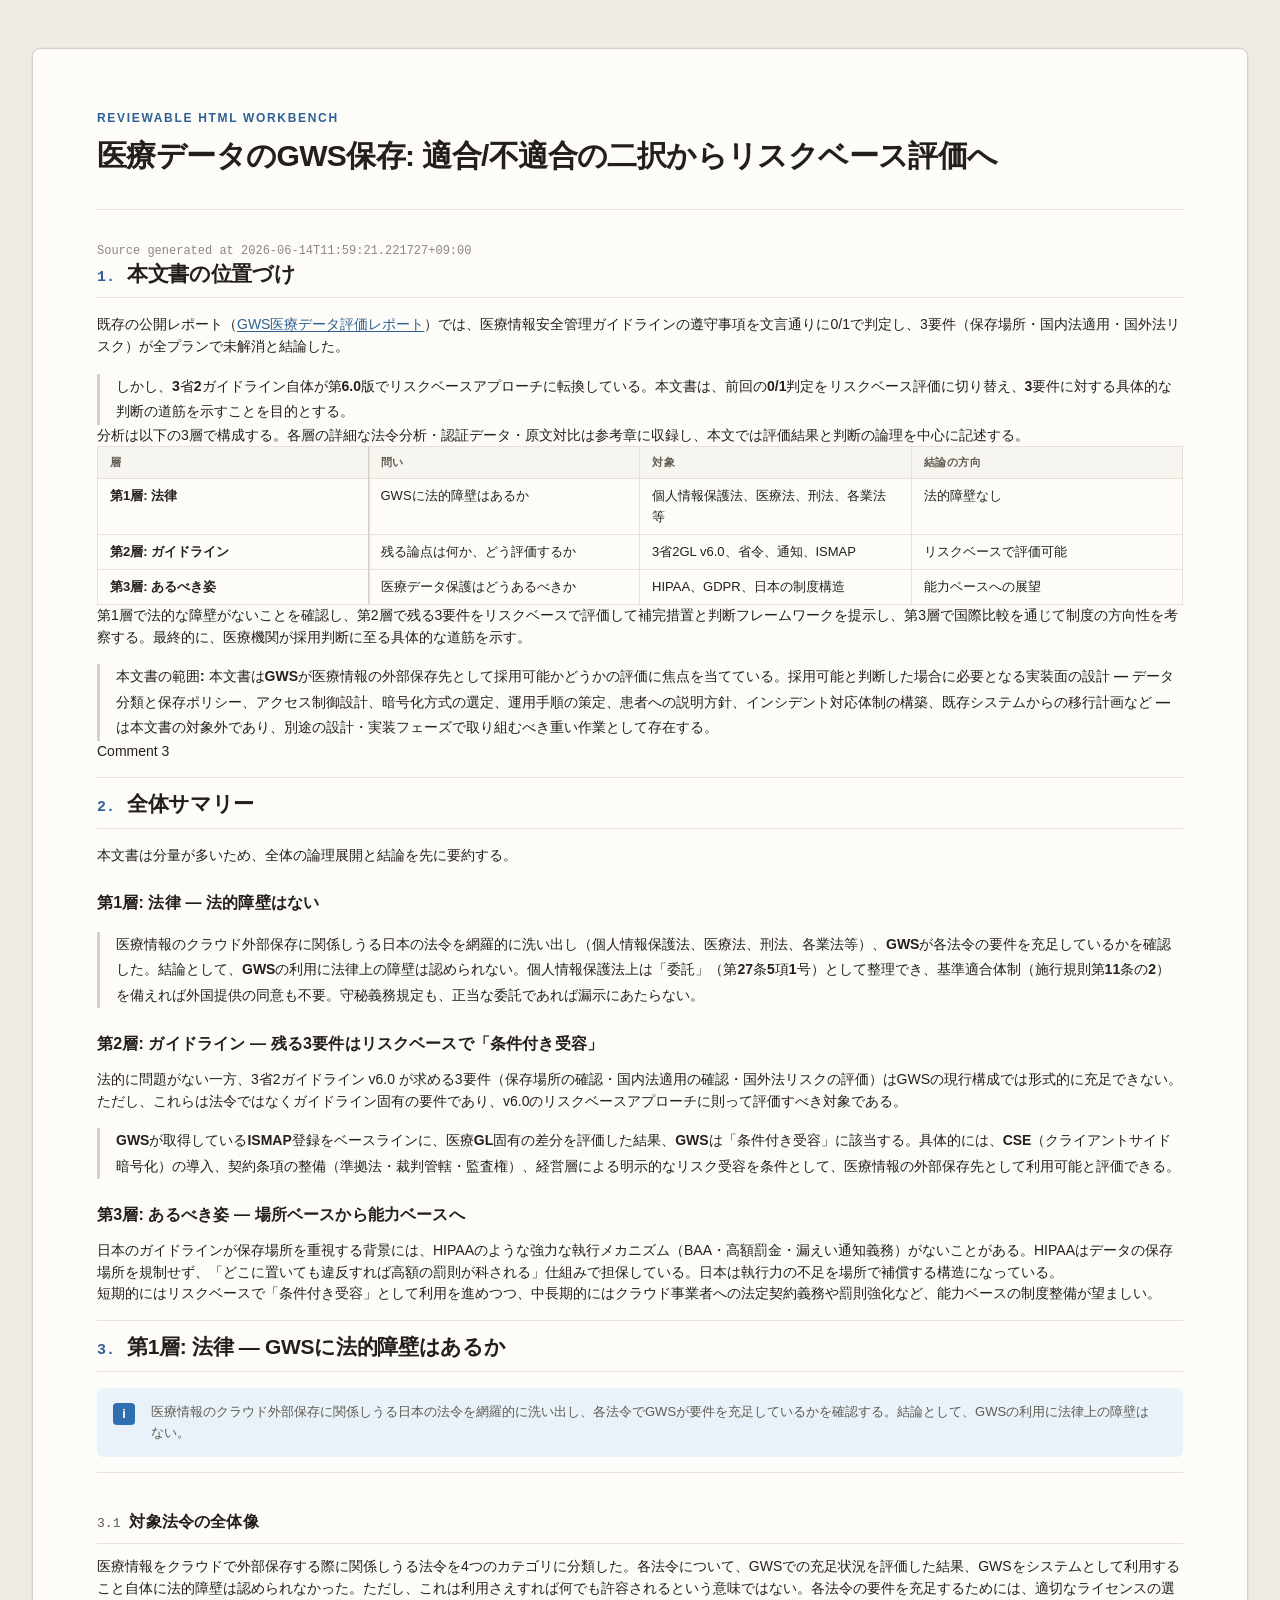
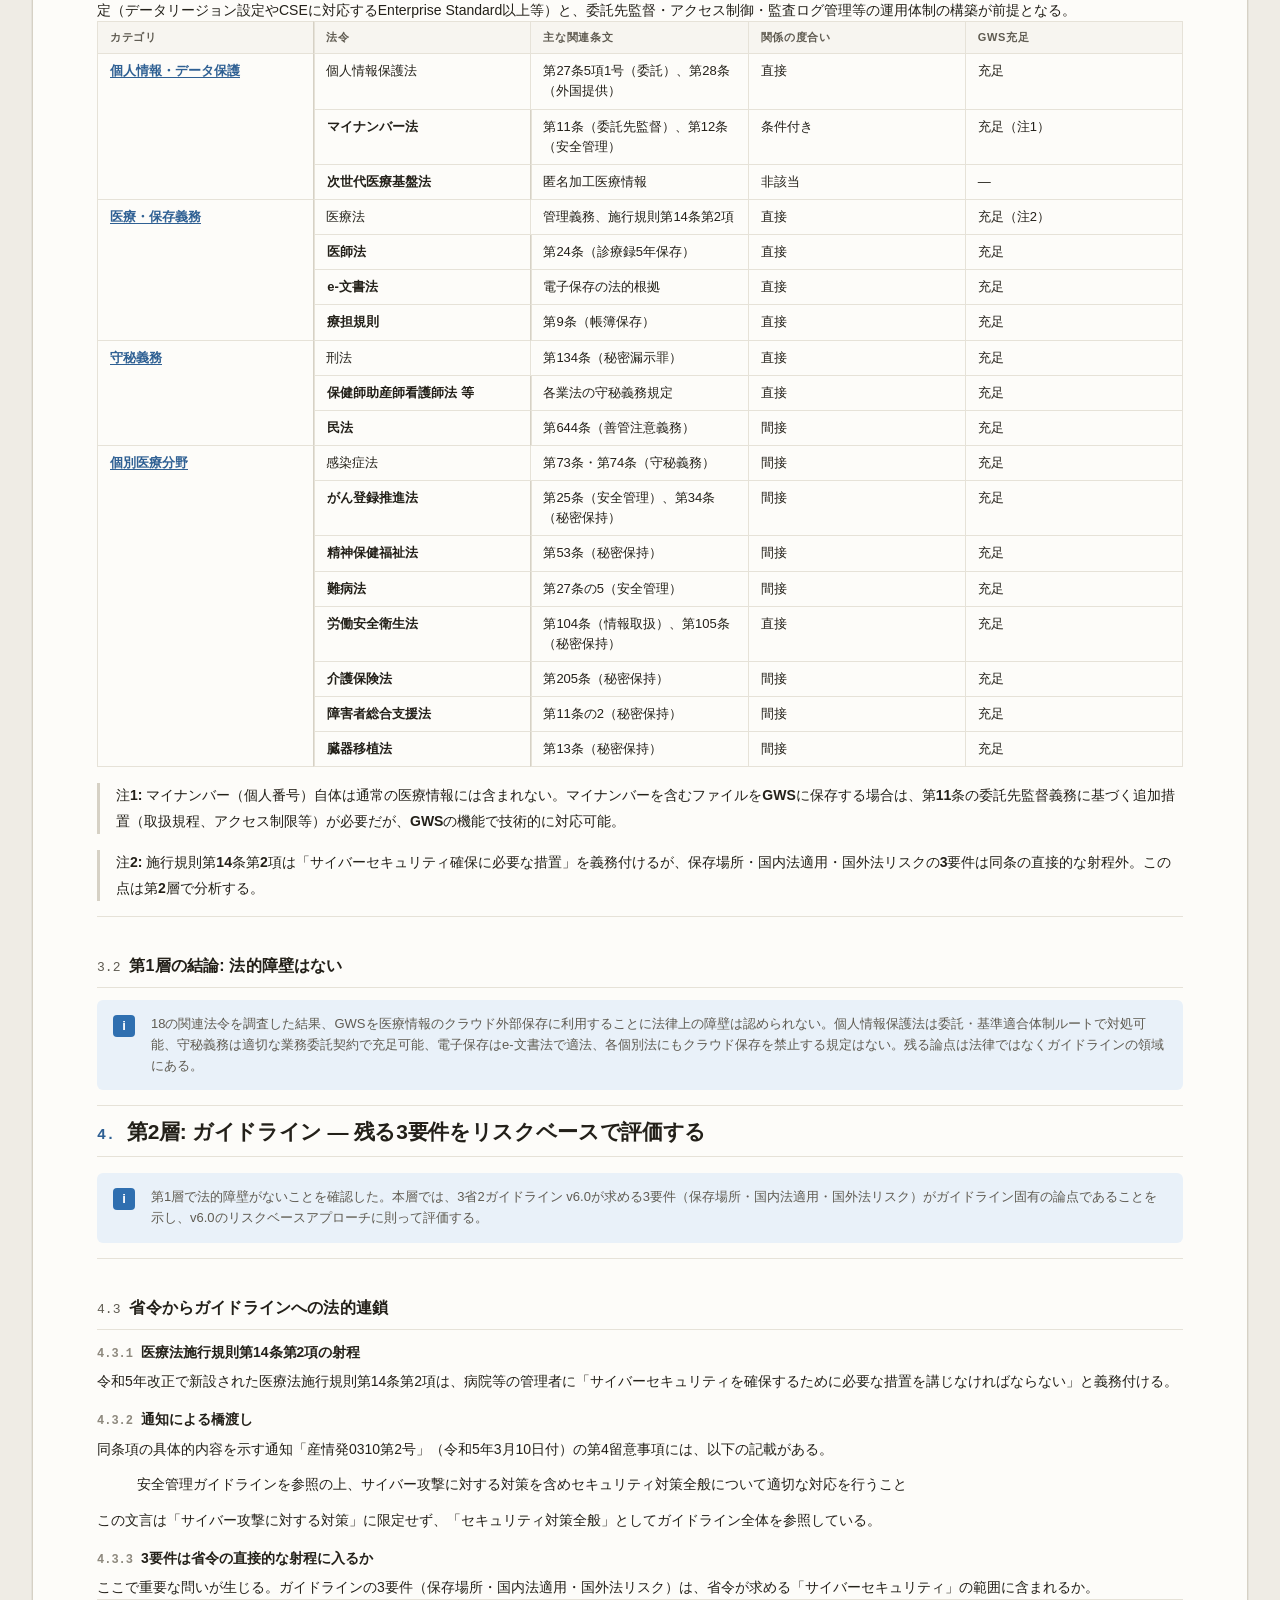
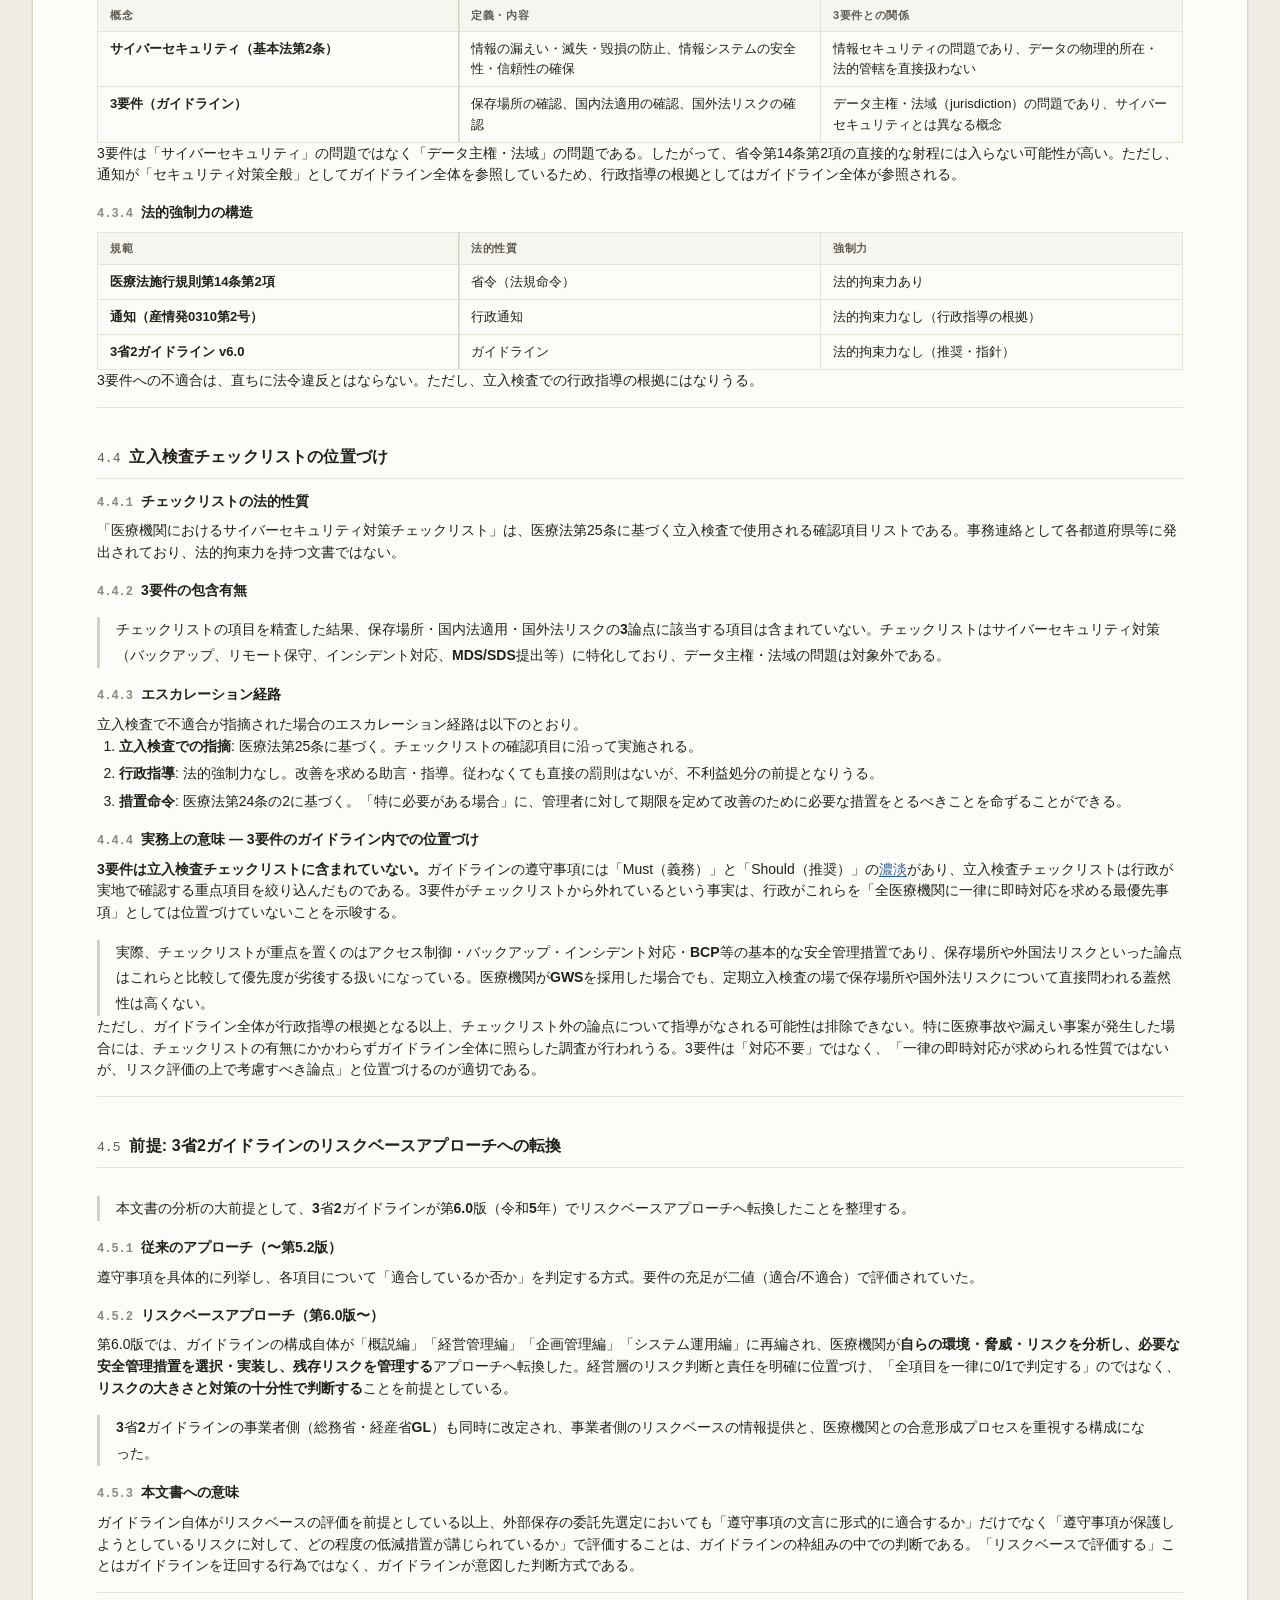
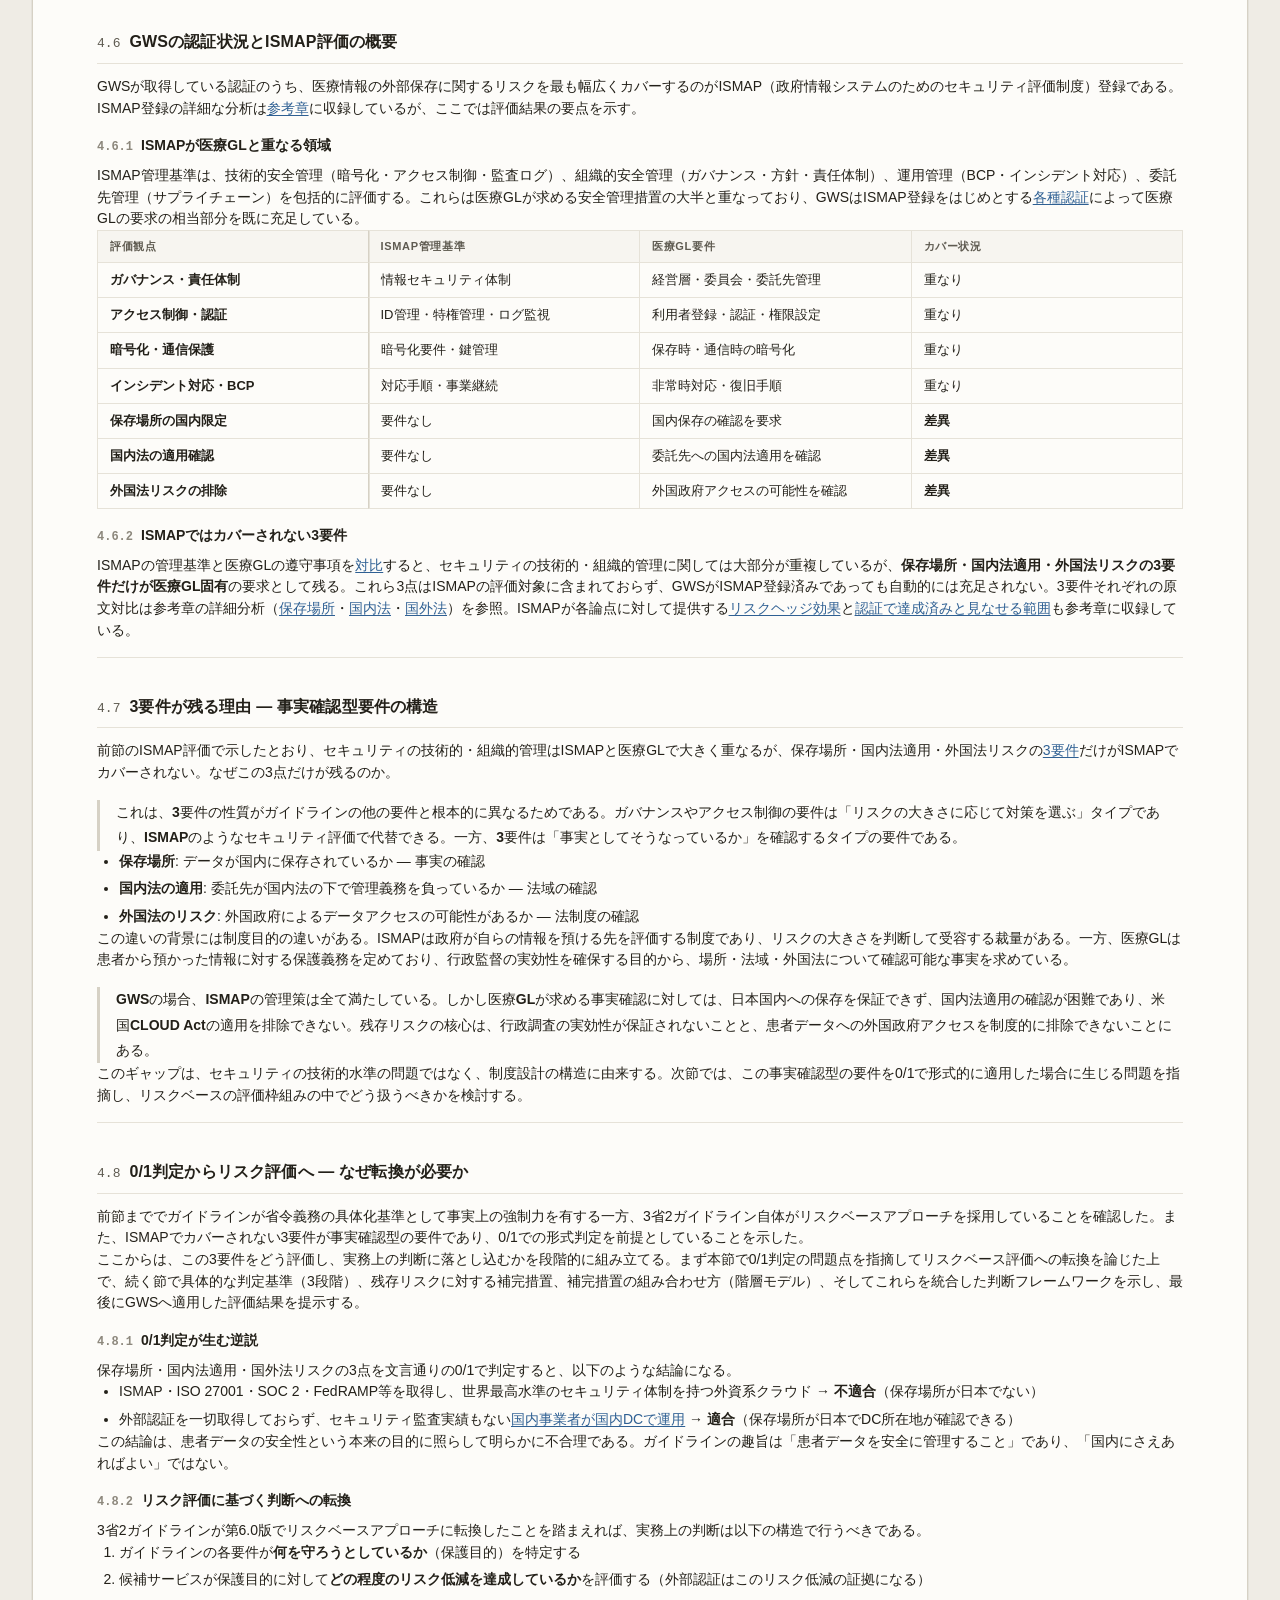
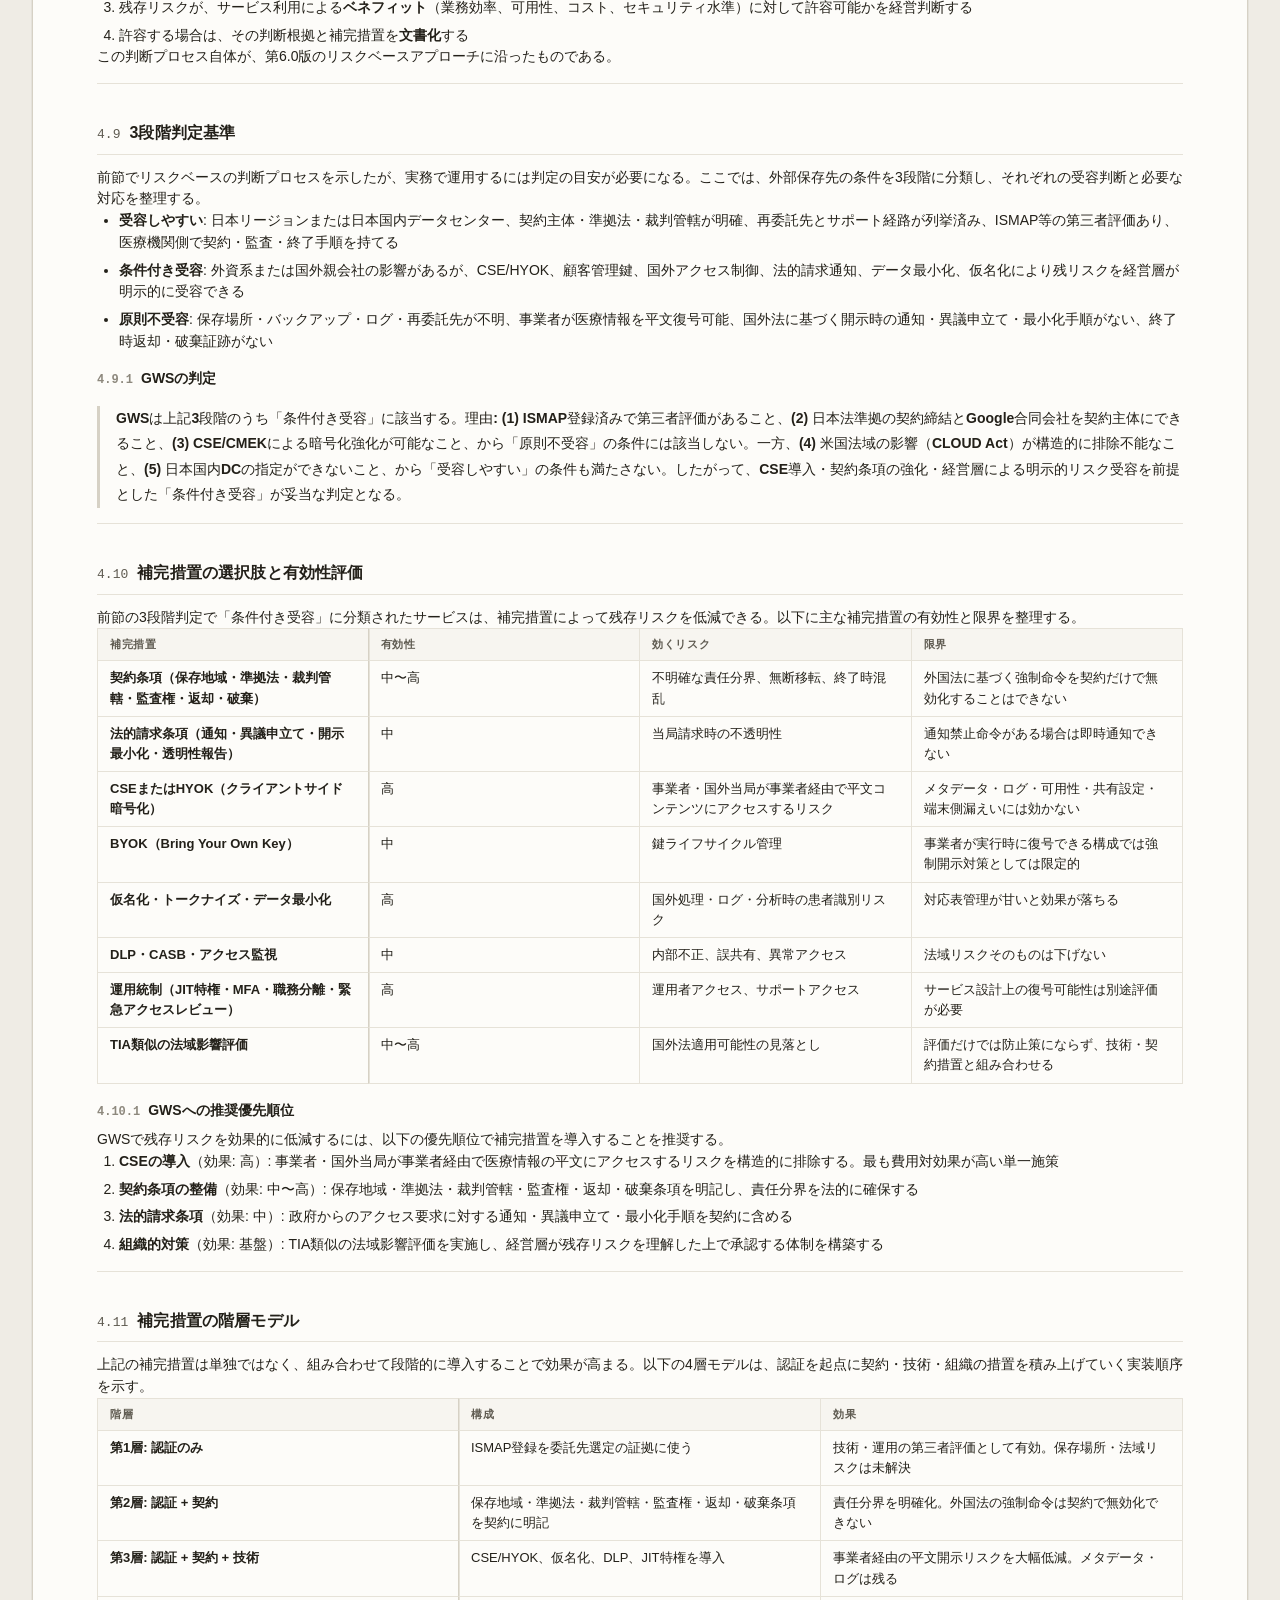
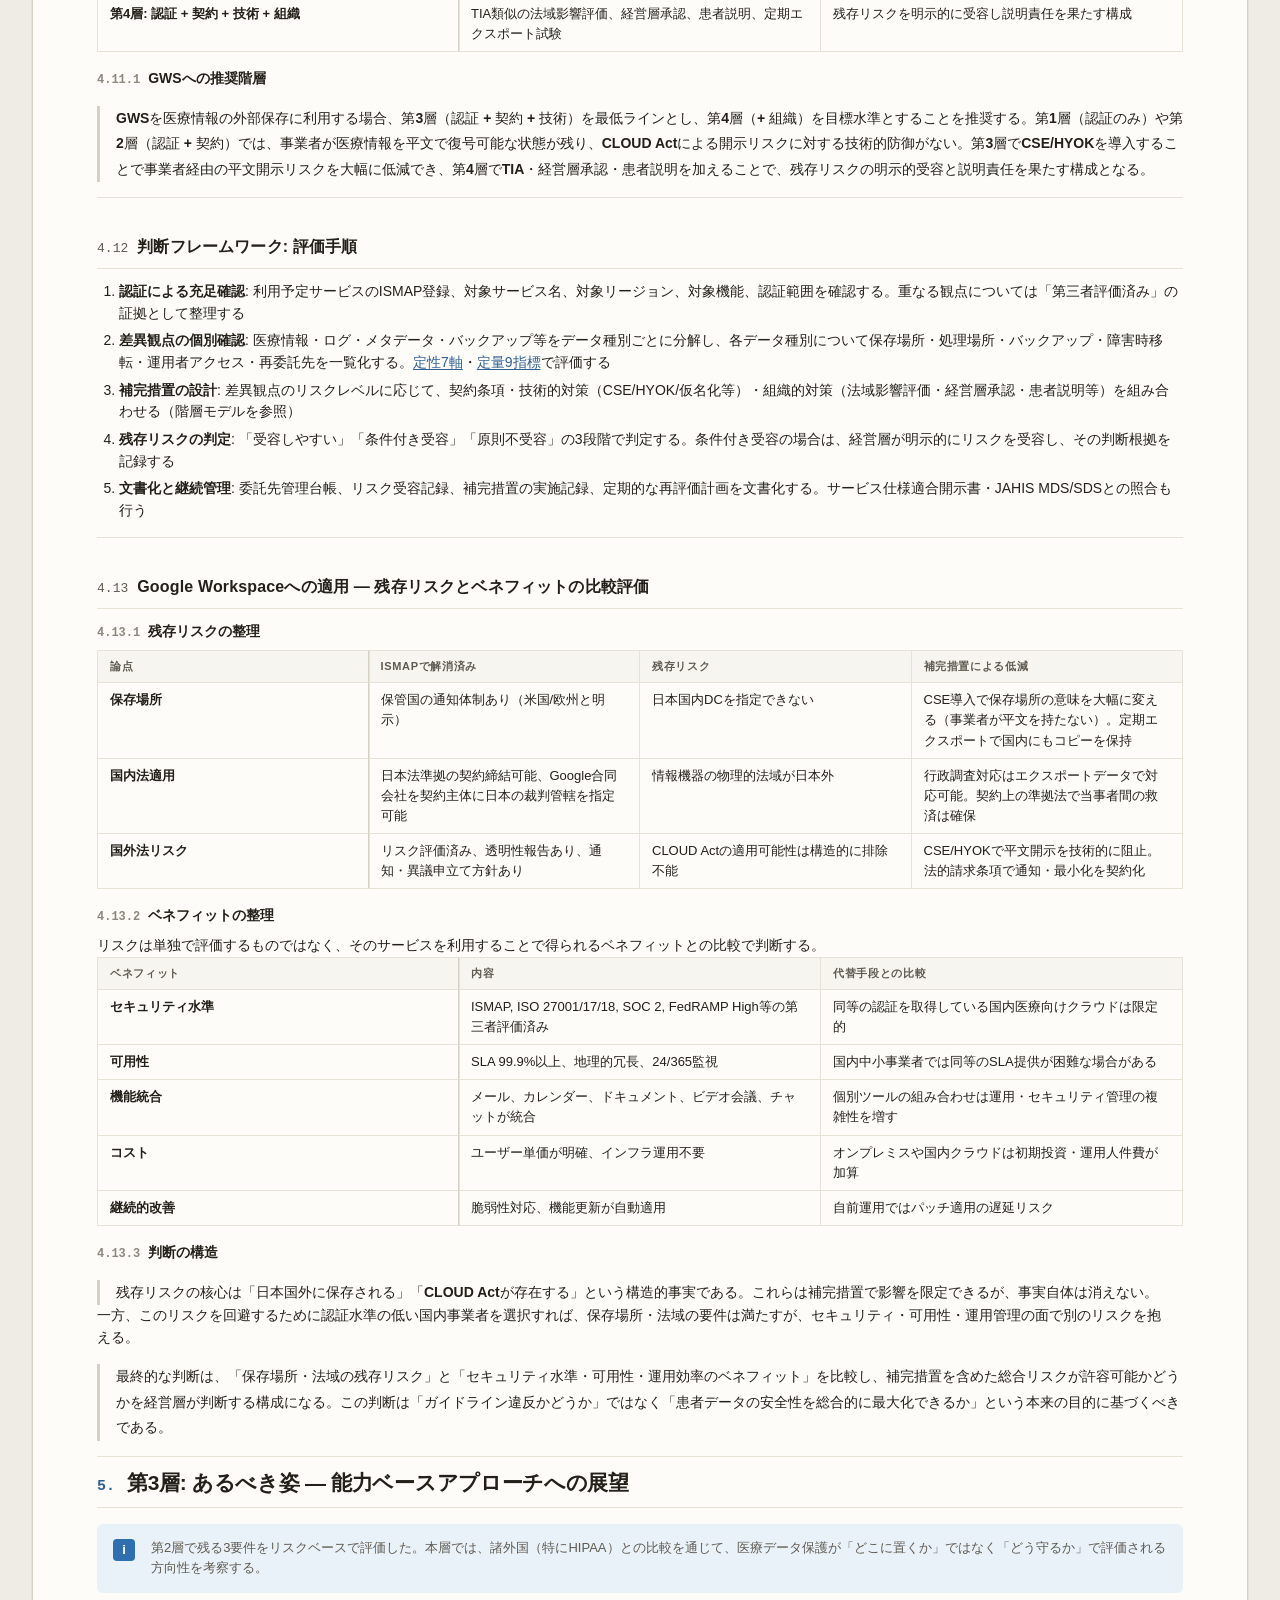
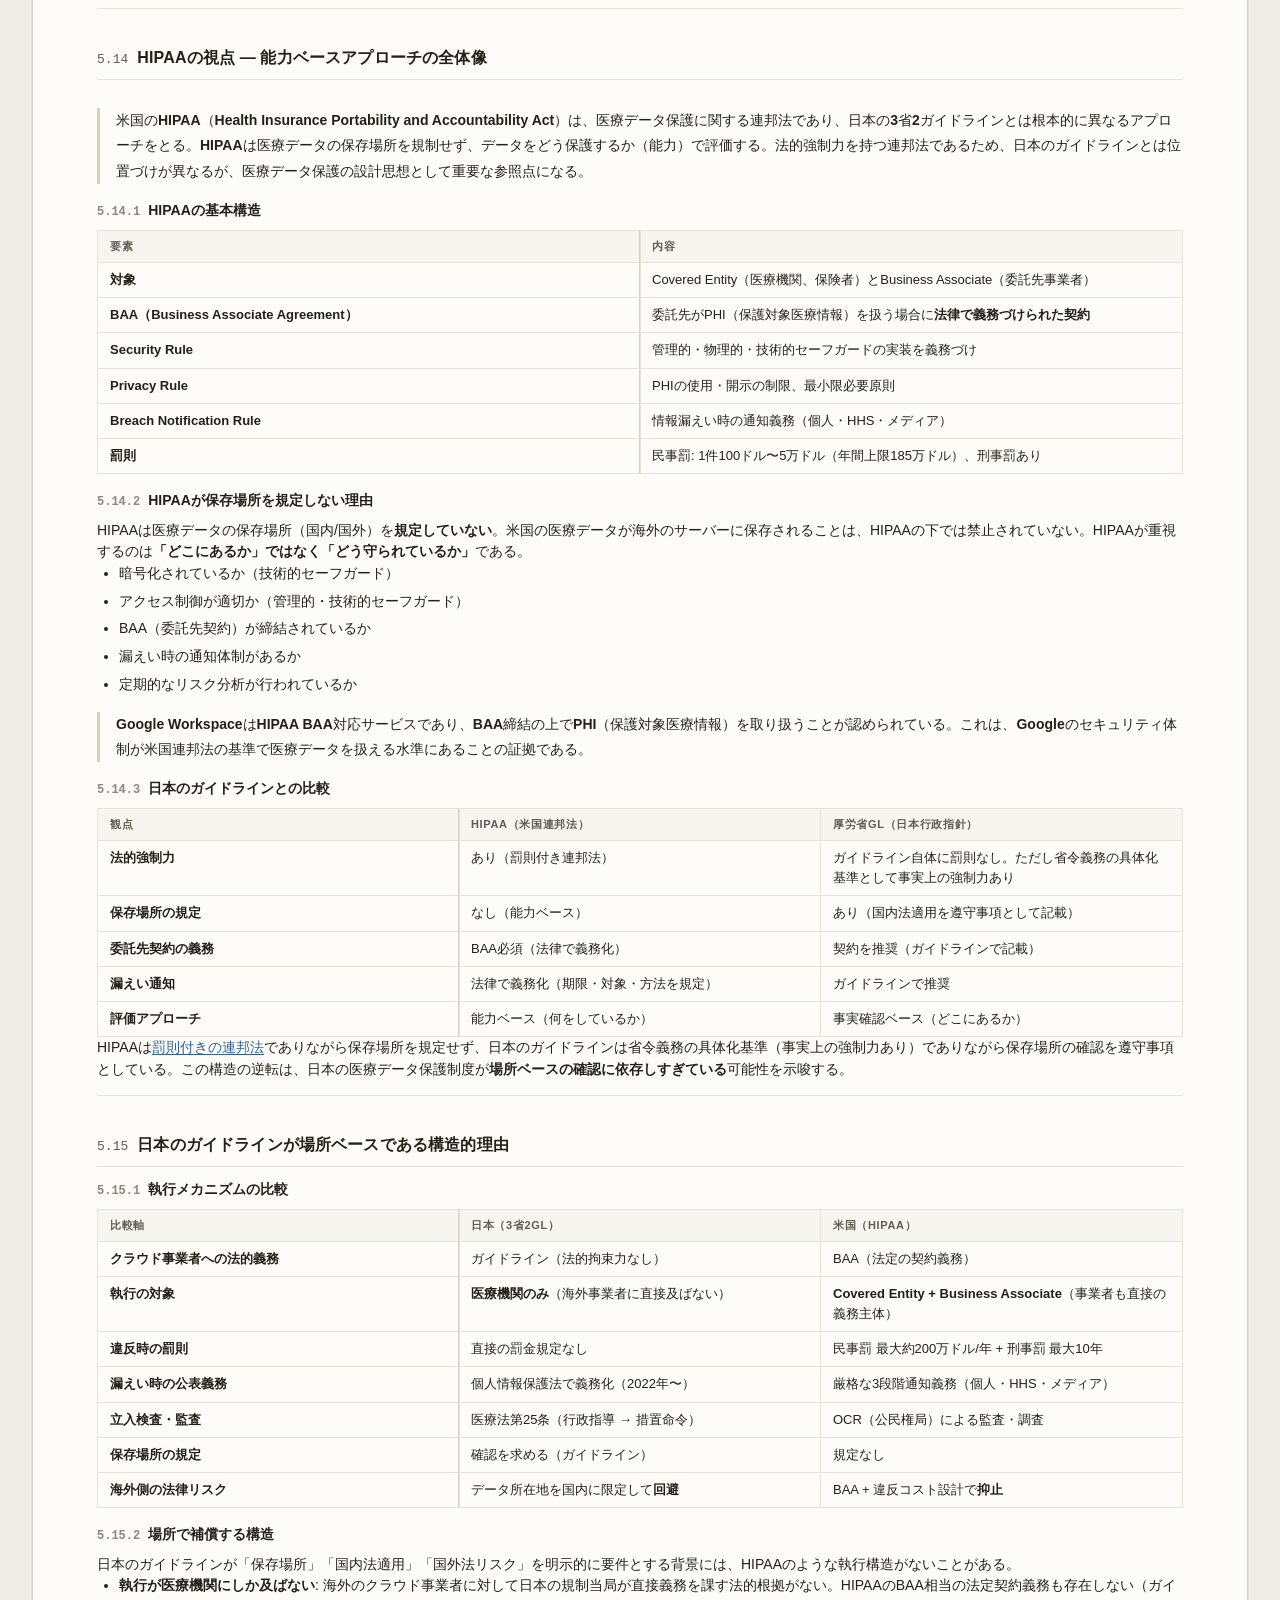
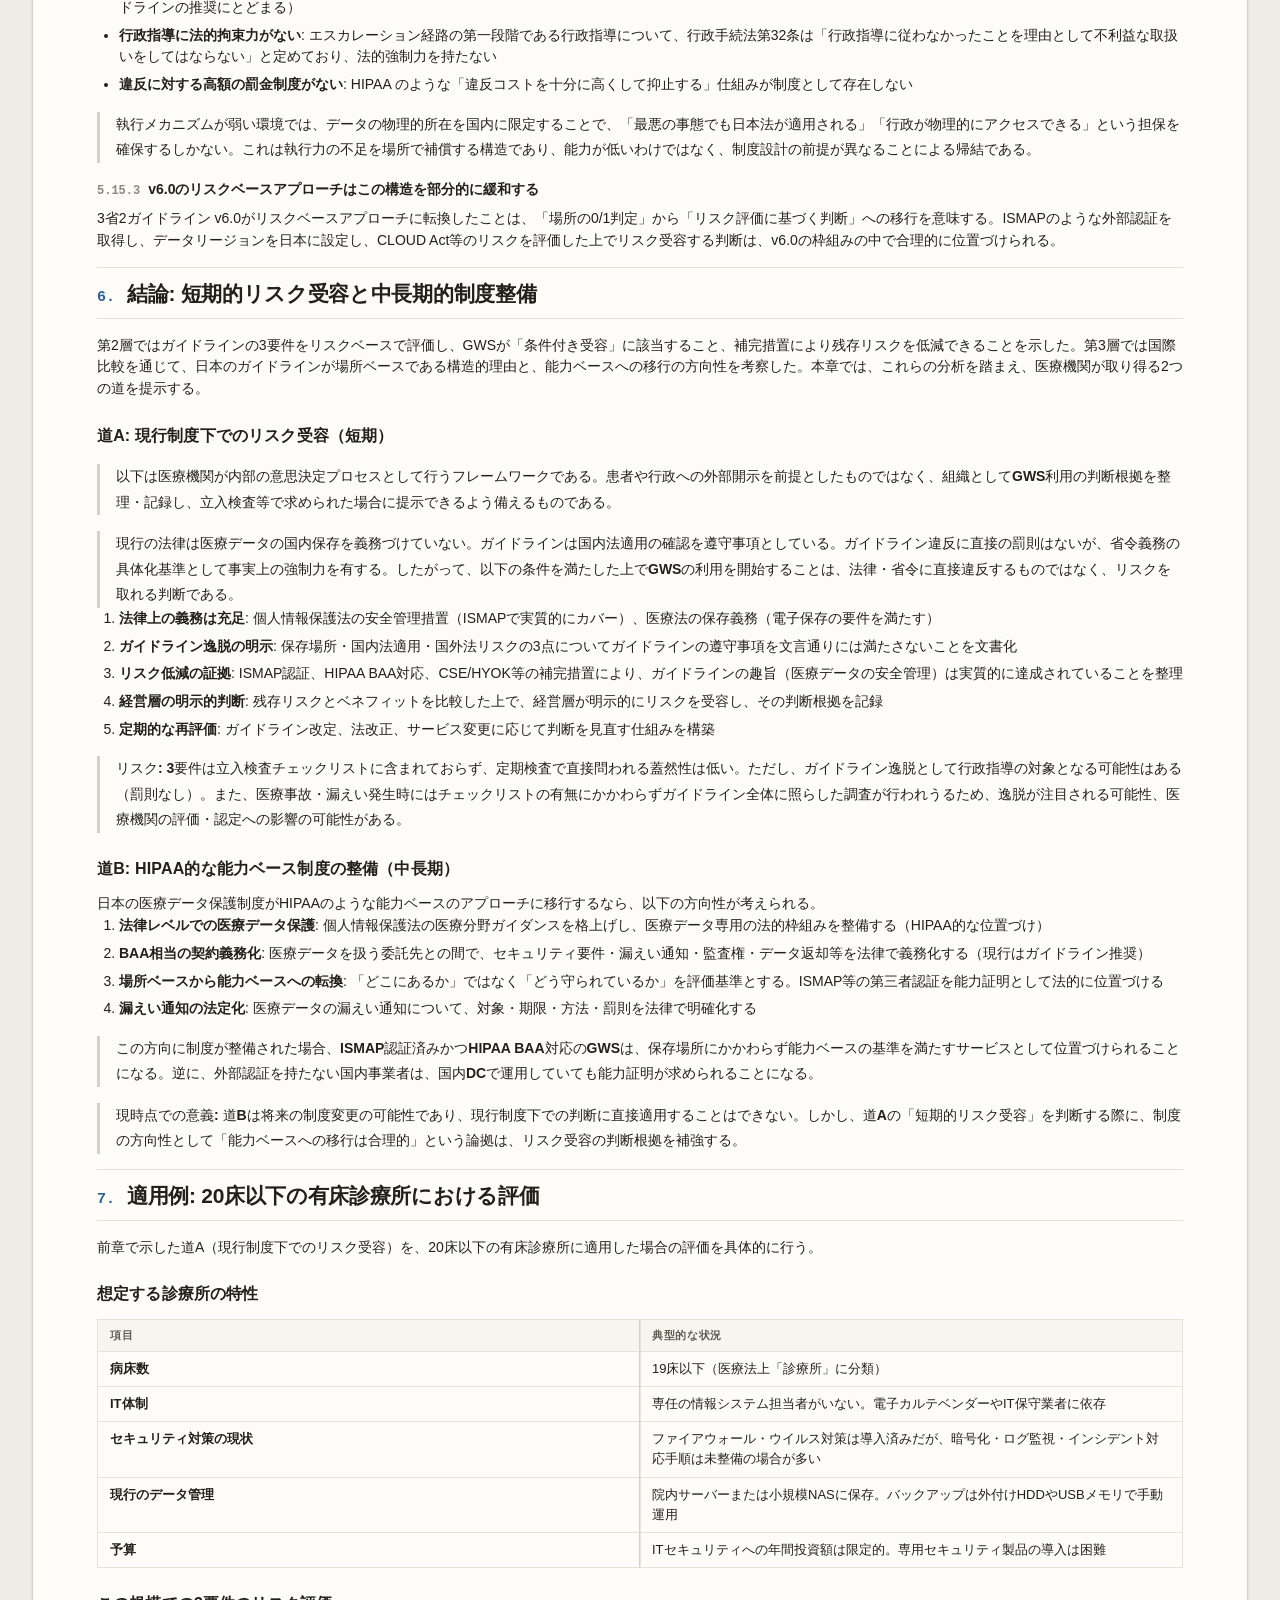
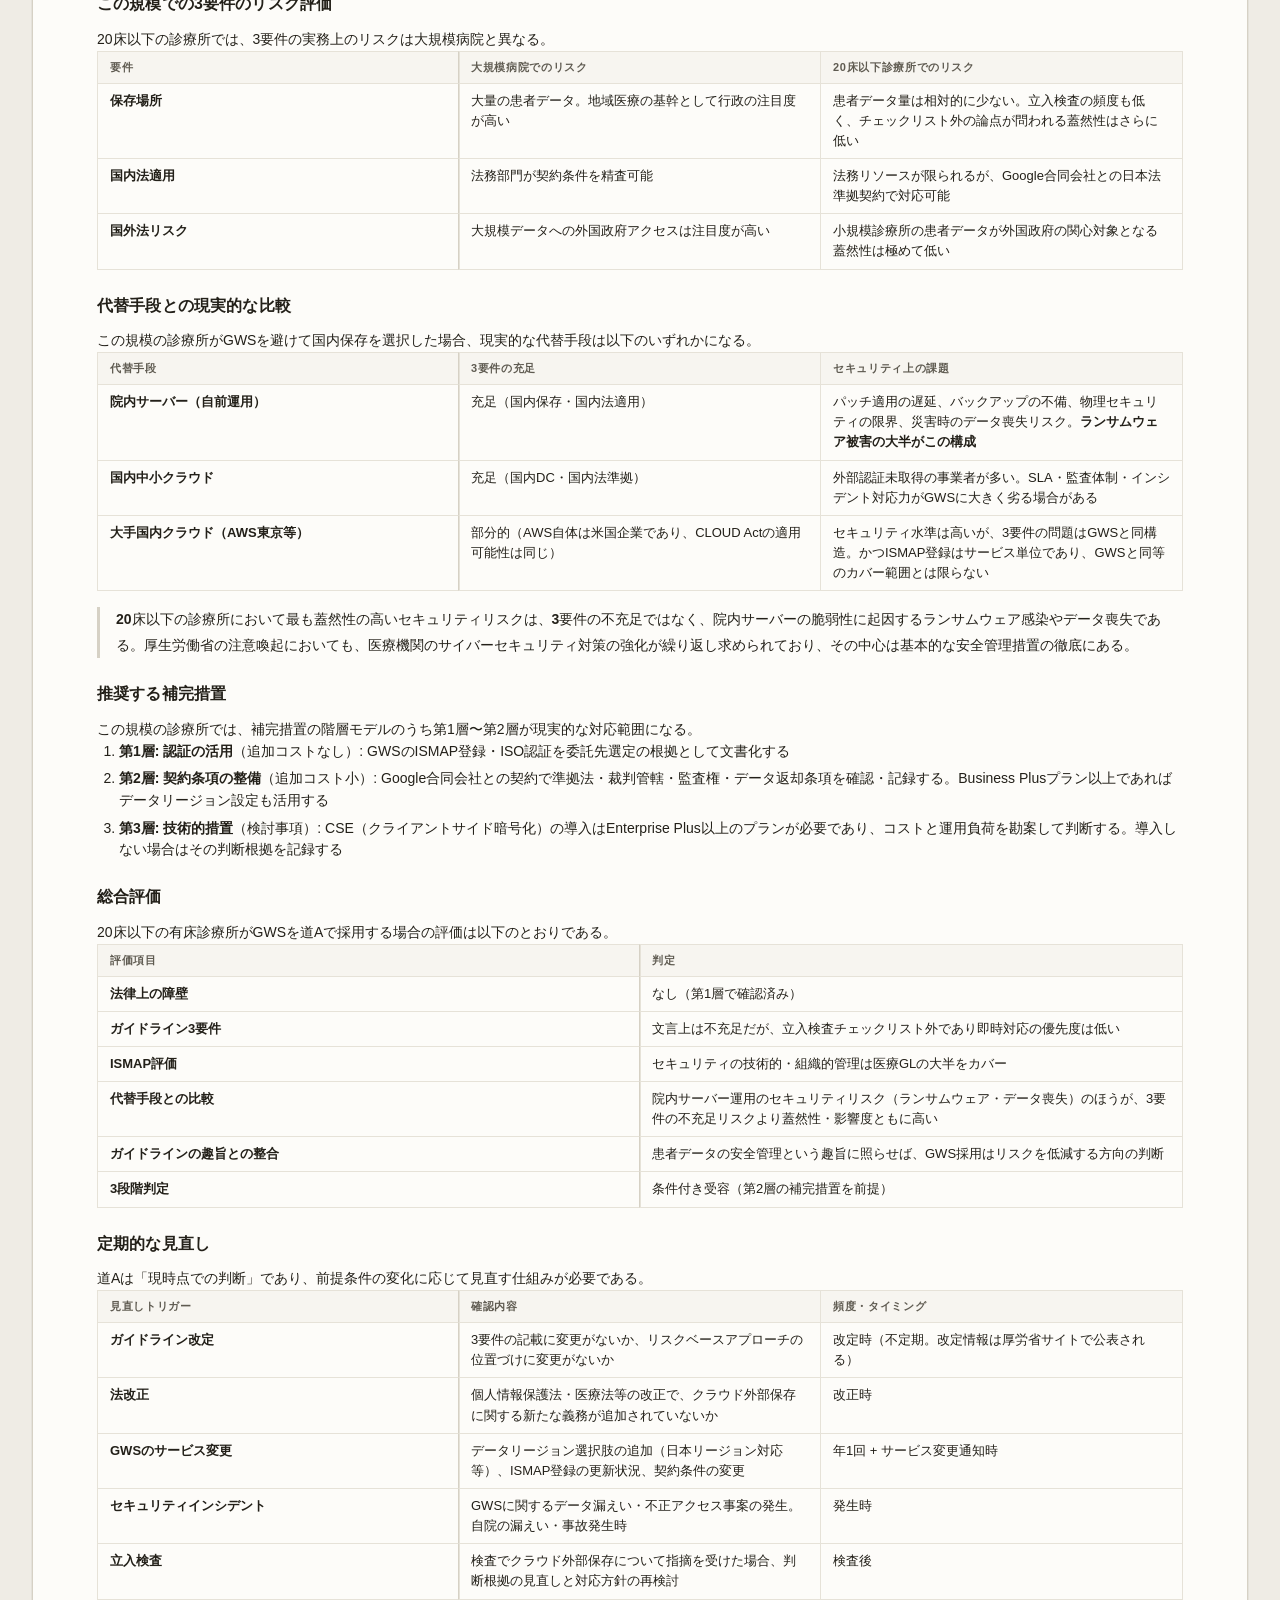
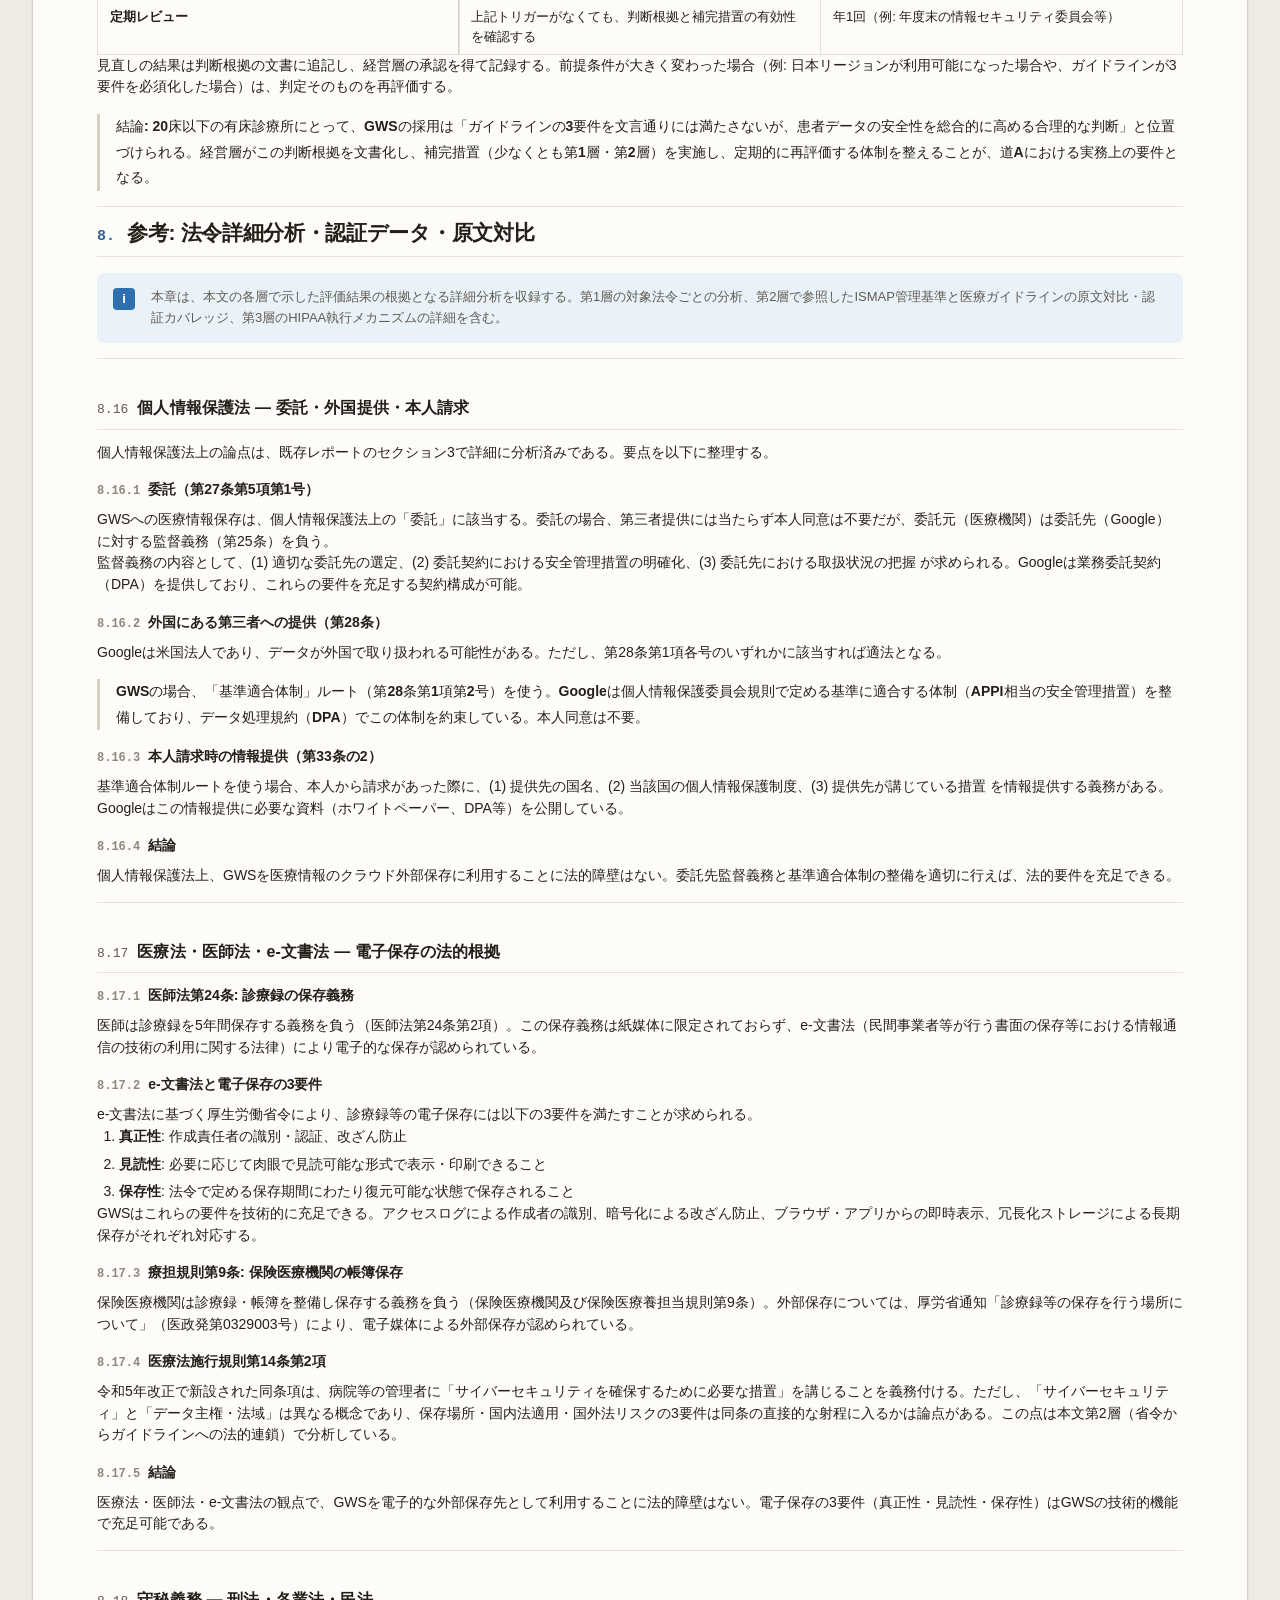
==== 2026-06-14-gws-medical-data-risk-based-evaluation/index.html @ 414c190c "📝 GWS医療データ リスクベース評価レポートを公開 Co-Authored-By: Claude Opus 4.6 <noreply@anthropic.com>" ====
<!DOCTYPE html>
<html lang="ja" data-density="compact">
<head>
<meta charset="utf-8">
<meta name="viewport" content="width=device-width, initial-scale=1.0">
<title>医療データのGWS保存: 適合/不適合の二択からリスクベース評価へ</title>
<style>
:root { --font-sans: -apple-system, BlinkMacSystemFont, "Segoe UI", "Helvetica Neue",
    "Hiragino Kaku Gothic ProN", "Yu Gothic", "Yu Gothic UI", Meiryo, sans-serif; --font-serif: -apple-system, BlinkMacSystemFont, "Segoe UI", "Helvetica Neue",
    "Hiragino Kaku Gothic ProN", "Yu Gothic", "Yu Gothic UI", Meiryo, sans-serif; --font-mono: ui-monospace, "SF Mono", "Cascadia Mono", Menlo, Consolas,
    "Liberation Mono", monospace; --fs-caption: 12px; --fs-small: 13px; --fs-meta: 13px; --fs-body: 15px; --fs-lead: 17px; --fs-h3: 16px; --fs-h2: 21px; --fs-h1: 30px; --fs-display: 34px; --sp-1: 4px; --sp-2: 8px; --sp-3: 12px; --sp-4: 16px; --sp-5: 24px; --sp-6: 32px; --sp-7: 48px; --sp-8: 64px; --r-xs: 2px; --r-sm: 4px; --r-md: 6px; --r-lg: 8px; --r-pill: 999px; --line: 1.72; --block-gap: 22px; --pad-card: 18px; --row-pad: 11px 14px; --bg-app: #efece5; --bg-rail: #f4f2ec; --paper: #fdfcf9; --paper-2: #f7f5f0; --ink: #232019; --ink-2: #5f5b51; --ink-3: #8d887d; --ink-faint: #b3aea3; --line-1: #e6e2d8; --line-2: #d6d1c5; --line-3: #c4bdae; --brand: #2f6093; --brand-soft: #e8eff7; --open: #2f6fb0; --open-bg: #e9f1f9; --open-line: #bcd6ee; --reply: #a9772a; --reply-bg: #f7efdc; --reply-line: #e6cf9b; --resolved: #3f8a5c; --resolved-bg: #e9f1ea; --resolved-line: #bcd9c5; --code-bg: #1d2127; --code-bg-2: #23282f; --code-ink: #d7d3c8; --code-ink-2: #8b9099; --code-line: #2f343c; --code-blue: #82b4e6; --code-green: #8fce9b; --code-amber: #e6c074; --code-pink: #e08fa8; --sh-1: 0 1px 2px rgba(40,36,28,.06), 0 0 0 1px rgba(40,36,28,.04); --sh-2: 0 2px 6px rgba(40,36,28,.08), 0 1px 2px rgba(40,36,28,.05); --sh-3: 0 8px 24px rgba(30,26,20,.16), 0 2px 6px rgba(30,26,20,.10); --focus-ring: 0 0 0 3px color-mix(in srgb, var(--brand) 28%, transparent); }
[data-density="compact"] { --line: 1.55; --block-gap: 15px; --pad-card: 13px; --row-pad: 7px 12px; --fs-body: 14px; }
[data-theme="dark"] { --bg-app: #131519; --bg-rail: #171a1f; --paper: #1c1f24; --paper-2: #20242a; --ink: #e7e3da; --ink-2: #a6a299; --ink-3: #7d7a72; --ink-faint: #5b5851; --line-1: #2c2f35; --line-2: #393d44; --line-3: #4a4e56; --brand: #6ea4dc; --brand-soft: #1f2d3c; --open: #6ea4dc; --open-bg: #1c2c3b; --open-line: #355472; --reply: #d6a85a; --reply-bg: #352c18; --reply-line: #604c25; --resolved: #6dba88; --resolved-bg: #1c2e23; --resolved-line: #345240; --code-bg: #15181d; --code-bg-2: #1b1f25; --code-line: #262b32; --sh-1: 0 1px 2px rgba(0,0,0,.4), 0 0 0 1px rgba(255,255,255,.04); --sh-2: 0 2px 8px rgba(0,0,0,.5), 0 0 0 1px rgba(255,255,255,.05); --sh-3: 0 10px 30px rgba(0,0,0,.6), 0 2px 6px rgba(0,0,0,.4); --focus-ring: 0 0 0 3px color-mix(in srgb, var(--brand) 40%, transparent); }
*, ::before, ::after { box-sizing: border-box; }
html, body { margin: 0px; padding: 0px; }
body { font-family: var(--font-sans); font-size: var(--fs-body); line-height: var(--line); color: var(--ink); background: var(--bg-app); -webkit-font-smoothing: antialiased; text-rendering: optimizelegibility; }
:focus-visible { outline: none; box-shadow: var(--focus-ring); border-radius: var(--r-sm); }
::selection { background: color-mix(in srgb, var(--brand) 24%, transparent); }
.app { min-height: 100vh; display: flex; flex-direction: column; }
.topbar { position: sticky; top: 0px; z-index: 60; display: flex; align-items: center; gap: var(--sp-4); height: 52px; padding: 0 var(--sp-5); background: color-mix(in srgb, var(--bg-app) 86%, transparent); backdrop-filter: saturate(1.2) blur(8px); border-bottom: 1px solid var(--line-2); }
.brand-mark { display: flex; align-items: center; gap: var(--sp-3); min-width: 0px; }
.brand-glyph { width: 26px; height: 26px; flex: 0 0 auto; border-radius: var(--r-sm); background: var(--ink); color: var(--paper); display: grid; place-items: center; font-weight: 700; font-size: 13px; font-family: var(--font-mono); letter-spacing: -0.5px; }
.brand-name { font-weight: 650; font-size: 14px; letter-spacing: 0.1px; white-space: nowrap; }
.brand-sub { color: var(--ink-3); font-size: var(--fs-caption); white-space: nowrap; }
.topbar-spacer { flex: 1 1 0%; }
.toolset { display: flex; align-items: center; gap: var(--sp-2); }
.icon { width: 14px; height: 14px; display: inline-block; vertical-align: -2px; }
.tool-label { font-size: var(--fs-caption); color: var(--ink-3); margin: 0px 2px 0px 6px; }
.chip-select { appearance: none; font-style: inherit; font-variant: inherit; font-stretch: inherit; line-height: inherit; font-family: inherit; font-optical-sizing: inherit; font-size-adjust: inherit; font-kerning: inherit; font-feature-settings: inherit; font-variation-settings: inherit; font-language-override: inherit; font-size: var(--fs-caption); font-weight: 550; color: var(--ink); background-attachment: ; background-origin: ; background-clip: ; background-color: ; border: 1px solid var(--line-2); border-radius: var(--r-md); padding: 6px 26px 6px 10px; cursor: pointer; background-image: linear-gradient(45deg, transparent 50%, var(--ink-3) 50%),
                    linear-gradient(135deg, var(--ink-3) 50%, transparent 50%); background-position: calc(100% - 14px) 13px, calc(100% - 9px) 13px; background-size: 5px 5px, 5px 5px; background-repeat: no-repeat; }
.canvas { flex: 1 1 0%; overflow-y: auto; }
.view { display: none; }
.view.active { display: block; }
.doc-shell { max-width: 1600px; margin: 0px auto; padding: var(--sp-7) var(--sp-6) var(--sp-8); }
.doc-grid { display: grid; grid-template-columns: 232px minmax(0px, 1fr) 332px; column-gap: var(--sp-6); align-items: start; }
.toc { position: sticky; top: 76px; font-size: var(--fs-small); }
.toc-h { font-size: var(--fs-caption); letter-spacing: 0.14em; text-transform: uppercase; color: var(--ink-3); margin: 0 0 var(--sp-3); font-weight: 650; }
.toc ol { list-style: none; margin: 0px; padding: 0px; border-left: 2px solid var(--line-2); }
.toc li a { display: flex; justify-content: space-between; gap: 8px; align-items: baseline; text-decoration: none; color: var(--ink-2); padding: 5px 12px; margin-left: -2px; border-left: 2px solid transparent; }
.toc li a:hover { color: var(--ink); }
.toc li a.current { color: var(--ink); border-left-color: var(--brand); font-weight: 600; }
.toc .toc-flag { font-size: 10px; font-family: var(--font-mono); color: var(--ink-faint); }
.toc-list > li.toc-h2 { font-weight: 600; margin-top: var(--sp-2); }
.toc-list > li.toc-h2 > ol { font-weight: 400; margin-left: var(--sp-3); font-size: 0.9em; }
.toc-meta { margin-top: var(--sp-5); padding-top: var(--sp-4); border-top: 1px solid var(--line-1); color: var(--ink-3); font-size: var(--fs-caption); line-height: 1.6; }
.doc-main { min-width: 0px; }
.paper { background: var(--paper); border: 1px solid var(--line-2); border-radius: var(--r-lg); box-shadow: var(--sh-1); padding: var(--sp-7) var(--sp-7) var(--sp-8); }
.cmt-rail { position: relative; min-width: 0px; }
.cmt-rail-h { display: flex; align-items: center; justify-content: space-between; font-size: var(--fs-caption); letter-spacing: 0.12em; text-transform: uppercase; color: var(--ink-3); font-weight: 650; margin-bottom: var(--sp-2); }
.cmt-rail-count { font-family: var(--font-mono); letter-spacing: 0px; }
.cmt-layer { position: relative; }
.doc-breadcrumb { display: flex; align-items: center; gap: 7px; font-size: var(--fs-small); color: var(--ink-3); margin-bottom: var(--sp-4); flex-wrap: wrap; }
.doc-breadcrumb a { color: var(--ink-3); text-decoration: none; }
.doc-breadcrumb a:hover { color: var(--ink-2); text-decoration: underline; }
.doc-breadcrumb .sep { color: var(--ink-faint); }
.doc-headrow { display: flex; align-items: flex-start; gap: var(--sp-4); flex-wrap: wrap; }
.doc-status { display: inline-flex; align-items: center; gap: 6px; flex: 0 0 auto; font-size: var(--fs-caption); font-weight: 600; padding: 4px 10px; border-radius: var(--r-pill); border: 1px solid var(--line-2); background: var(--paper-2); color: var(--ink-2); }
.doc-status .dot { width: 7px; height: 7px; border-radius: 50%; background: var(--reply); }
.doc-status.in-review .dot { background: var(--open); }
.eyebrow { font-size: var(--fs-caption); font-weight: 650; letter-spacing: 0.14em; text-transform: uppercase; color: var(--brand); margin-bottom: 10px; }
h1.doc-title { font-family: var(--font-serif); font-weight: 700; font-size: var(--fs-h1); line-height: 1.18; letter-spacing: -0.02em; margin: 0 0 var(--sp-3); color: var(--ink); text-wrap: balance; }
.doc-deck { font-size: var(--fs-lead); line-height: 1.55; color: var(--ink-2); margin: 0px; max-width: 60ch; text-wrap: pretty; }
.byline { display: flex; align-items: center; gap: var(--sp-3); margin-top: var(--sp-4); font-size: var(--fs-small); color: var(--ink-2); flex-wrap: wrap; }
.agent-badge { display: inline-flex; align-items: center; gap: 7px; background: var(--paper-2); border: 1px solid var(--line-2); border-radius: var(--r-pill); padding: 3px 11px 3px 4px; font-weight: 550; }
.agent-avatar { width: 22px; height: 22px; border-radius: 50%; background: linear-gradient(140deg, var(--brand), #6a4f9c); color: rgb(255, 255, 255); display: grid; place-items: center; font-size: 10px; font-weight: 700; font-family: var(--font-mono); }
.byline .muted { color: var(--ink-3); }
.meta-grid { display: grid; grid-template-columns: repeat(auto-fit, minmax(132px, 1fr)); border: 1px solid var(--line-1); border-radius: var(--r-md); overflow: hidden; background: var(--paper-2); margin: var(--sp-5) 0; }
.meta-cell { padding: 12px 14px; border-right: 1px solid var(--line-1); border-bottom: 1px solid var(--line-1); }
.meta-key { font-size: 11px; letter-spacing: 0.08em; text-transform: uppercase; color: var(--ink-3); font-weight: 600; margin-bottom: 4px; display: flex; align-items: center; gap: 5px; }
.meta-val { font-size: var(--fs-small); font-weight: 600; color: var(--ink); font-variant-numeric: tabular-nums; }
.meta-val .mono { font-family: var(--font-mono); font-weight: 500; font-size: 12px; }
.confidence { display: inline-flex; gap: 3px; align-items: center; }
.confidence .bar { width: 5px; height: 11px; border-radius: 1px; background: var(--line-3); }
.confidence .bar.fill { background: var(--resolved); }
.prose { color: var(--ink); }
.prose > * + * { margin-top: var(--block-gap); }
.prose h2 { font-family: var(--font-serif); font-weight: 700; font-size: var(--fs-h2); line-height: 1.25; margin: var(--sp-7) 0 0; letter-spacing: -0.015em; padding-bottom: 10px; border-bottom: 1px solid var(--line-1); scroll-margin-top: 72px; }
.prose h2 .sec-no { font-family: var(--font-mono); font-size: 14px; color: var(--ink-faint); font-weight: 500; margin-right: 10px; }
.prose h3 { font-size: var(--fs-h3); font-weight: 650; margin: var(--sp-5) 0 0; letter-spacing: 0.01em; }
.review-block > h3 { font-size: var(--fs-h3); font-weight: 650; letter-spacing: 0.01em; margin: var(--sp-5) 0 var(--sp-3); padding-bottom: var(--sp-2); border-bottom: 1px solid var(--line-1); }
.review-block > h3 .sec-no { font-family: var(--font-mono); font-size: 13px; color: var(--ink-faint); font-weight: 500; margin-right: 8px; }
.review-block > h4 { font-size: var(--fs-body); font-weight: 600; margin: var(--sp-4) 0 var(--sp-2); }
.review-block > h4 .sub-sec-no, .block-content h4 .sub-sec-no { font-family: var(--font-mono); font-size: 11px; color: var(--ink-faint); font-weight: 500; margin-right: 6px; }
.prose.autonum { counter-reset: h2 0 h3 0 h4 0; }
.prose.autonum .review-block:has(> h2) { counter-increment: h2 1; counter-reset: h3 0 h4 0; }
.prose.autonum .review-block:has(> h3) { counter-increment: h3 1; counter-reset: h4 0; }
.prose.autonum .review-block > h4, .prose.autonum .block-content h4 { counter-increment: h4 1; }
.prose.autonum .sec-no, .prose.autonum .sub-sec-no { display: none; }
.prose.autonum .review-block > h2::before { content: counter(h2) "."; font-family: var(--font-mono); font-size: 15px; font-weight: 600; color: var(--brand); margin-right: 12px; letter-spacing: 0px; }
.prose.autonum .review-block > h3::before { content: counter(h2) "." counter(h3); font-family: var(--font-mono); font-size: 13px; font-weight: 500; color: var(--ink-2); margin-right: 9px; letter-spacing: 0px; }
.prose.autonum .review-block > h4::before, .prose.autonum .block-content h4::before { content: counter(h2) "." counter(h3) "." counter(h4); font-family: var(--font-mono); font-size: 12px; font-weight: 600; color: var(--ink-3); margin-right: 8px; letter-spacing: 0px; }
.prose p { margin: 0px; max-width: none; text-wrap: pretty; }
.prose a { color: var(--brand); text-decoration: underline; text-underline-offset: 2px; }
.prose a:hover { color: var(--brand); text-decoration-thickness: 2px; }
.prose a.ref { color: var(--brand); text-decoration: none; font-weight: 550; }
.prose a.ref:hover { text-decoration: underline; }
.prose sup.cite { font-size: 10px; color: var(--brand); font-weight: 700; font-family: var(--font-mono); vertical-align: super; margin-left: 1px; }
.prose ul, .prose ol { margin: 0px; padding-left: 22px; max-width: none; }
.prose li + li { margin-top: 6px; }
.prose strong { font-weight: 650; }
.prose p:has(> strong:only-child) { font-weight: 580; line-height: 1.82; }
.prose p:has(> strong:only-child) strong { font-weight: inherit; }
.block-content > p:has(> strong:only-child) { border-left: 3px solid var(--line-2); padding-left: var(--sp-4); margin-top: var(--sp-4); }
.prose code:not(pre code) { font-family: var(--font-mono); font-size: 0.86em; background: var(--paper-2); border: 1px solid var(--line-1); border-radius: var(--r-xs); padding: 1px 5px; color: color-mix(in srgb, var(--ink) 88%, var(--brand)); }
.lead-note { font-size: var(--fs-lead); line-height: 1.55; color: var(--ink-2); }
.decision-panel { border-top-color: ; border-top-style: ; border-top-width: ; border-right-color: ; border-right-style: ; border-right-width: ; border-bottom-color: ; border-bottom-style: ; border-bottom-width: ; border-image-source: ; border-image-slice: ; border-image-width: ; border-image-outset: ; border-image-repeat: ; border-left: 3px solid var(--brand); border-radius: var(--r-md); background: var(--paper-2); padding: var(--pad-card) var(--sp-5); margin: var(--sp-5) 0; }
.decision-panel > :first-child { margin-top: 0px; }
.decision-panel > :last-child { margin-bottom: 0px; }
.lead { font-size: var(--fs-lead); line-height: 1.55; }
.lead strong { font-weight: inherit; }
.document-header { margin-bottom: var(--sp-6); border-bottom: 1px solid var(--line-1); padding-bottom: var(--sp-5); }
.doc-head-main { flex: 1 1 0%; min-width: 260px; }
.doc-meta, .document-meta { margin: var(--sp-3) 0 0; color: var(--ink-3); font-family: var(--font-mono); font-size: var(--fs-caption); }
.document-summary { max-width: 60ch; margin: 0 0 var(--sp-4); color: var(--ink-2); font-size: var(--fs-lead); line-height: 1.55; text-wrap: pretty; }
.review-block { position: relative; margin: 0 0 var(--block-gap); padding: var(--pad-card) 0 0; border-top: 1px solid var(--line-1); }
.review-block:first-child { padding-top: 0px; border-top: 0px; }
.review-block.has-review-comments { border-left: 3px solid var(--open); padding-left: var(--sp-4); }
.review-block.has-review-replies { border-left-color: var(--reply); }
.review-block h2 { font-family: var(--font-serif); font-size: var(--fs-h2); font-weight: 700; letter-spacing: -0.015em; line-height: 1.25; margin: 0 0 var(--sp-4); padding-bottom: 10px; border-bottom: 1px solid var(--line-1); scroll-margin-top: 72px; }
.block-content h3 { font-size: var(--fs-h3); font-weight: 650; letter-spacing: 0.01em; margin: var(--sp-5) 0 var(--sp-3); }
.block-content h4 { font-size: var(--fs-body); font-weight: 600; margin: var(--sp-4) 0 var(--sp-2); }
.block-content { max-width: 100%; margin: 0px; overflow-x: auto; }
.block-content > :first-child { margin-top: 0px; }
.block-content > :last-child { margin-bottom: 0px; }
.block-content table { width: 100%; min-width: 720px; border-collapse: separate; border-spacing: 0px; table-layout: fixed; font-size: var(--fs-small); }
.block-content th, .block-content td { padding: var(--row-pad); border-bottom: 1px solid var(--line-1); border-right: 1px solid var(--line-1); text-align: left; vertical-align: top; overflow-wrap: anywhere; word-break: normal; }
.block-content th { position: sticky; top: 0px; z-index: 2; background: var(--paper-2); border-top: 1px solid var(--line-1); color: var(--ink-2); font-size: 11px; font-weight: 650; letter-spacing: 0.06em; text-transform: uppercase; }
.block-content th:first-child, .block-content td:first-child { position: sticky; left: 0px; z-index: 1; min-width: 168px; background: var(--paper); border-left: 1px solid var(--line-1); border-right: 1px solid var(--line-2); box-shadow: 1px 0 0 var(--line-1); font-weight: 600; }
.block-content th:first-child { z-index: 3; background: var(--paper-2); }
.block-content pre, .diagram-source { overflow-x: auto; margin: 0px; padding: 14px 16px; background: var(--code-bg); color: var(--code-ink); border: 1px solid var(--code-line); border-radius: var(--r-md); }
.block-content pre code, .diagram-source code { color: rgb(248, 250, 252); font-family: var(--font-mono); font-size: 12.5px; }
.block-content.callout { display: block; }
.review-block-callout .block-content.callout { border-left-color: var(--reply); background: var(--reply-bg); }
.summary { border-top-color: ; border-top-style: ; border-top-width: ; border-right-color: ; border-right-style: ; border-right-width: ; border-bottom-color: ; border-bottom-style: ; border-bottom-width: ; border-image-source: ; border-image-slice: ; border-image-width: ; border-image-outset: ; border-image-repeat: ; border-radius: var(--r-md); background: linear-gradient(var(--paper-2), var(--paper-2)) padding-box; padding: var(--pad-card) var(--sp-5); margin: var(--sp-5) 0; border-left: 3px solid var(--brand); }
.summary-h { display: flex; align-items: center; gap: 8px; font-size: var(--fs-caption); letter-spacing: 0.12em; text-transform: uppercase; color: var(--brand); font-weight: 700; margin-bottom: 10px; }
.summary p { margin: 0px; }
.summary ul { margin: 8px 0px 0px; padding-left: 20px; }
.callout { display: grid; grid-template-columns: 26px 1fr; gap: 12px; align-items: start; border-top-color: ; border-top-style: ; border-top-width: ; border-right-color: ; border-right-style: ; border-right-width: ; border-bottom-color: ; border-bottom-style: ; border-bottom-width: ; border-left-color: ; border-left-style: ; border-image-source: ; border-image-slice: ; border-image-width: ; border-image-outset: ; border-image-repeat: ; border-left-width: 3px; border-radius: var(--r-md); padding: 14px var(--sp-4); background: var(--paper-2); }
.callout .co-ico { width: 22px; height: 22px; border-radius: var(--r-sm); display: grid; place-items: center; color: rgb(255, 255, 255); font-weight: 700; font-size: 13px; margin-top: 1px; }
.callout .co-title { font-weight: 650; font-size: var(--fs-small); margin-bottom: 3px; }
.callout .co-body { font-size: var(--fs-small); color: var(--ink-2); line-height: 1.6; }
.callout .co-body p { margin: 0px; }
.callout.info { border-left-color: var(--open); background: var(--open-bg); }
.callout.info .co-ico { background: var(--open); }
.callout.warn { border-left-color: var(--reply); background: var(--reply-bg); }
.callout.warn .co-ico { background: var(--reply); }
.callout.success { border-left-color: var(--resolved); background: var(--resolved-bg); }
.callout.success .co-ico { background: var(--resolved); }
[data-theme="dark"] .callout.info .co-title, [data-theme="dark"] .callout.warn .co-title, [data-theme="dark"] .callout.success .co-title { color: var(--ink); }
.reco { border: 1px solid var(--resolved-line); background: var(--resolved-bg); border-radius: var(--r-md); padding: var(--sp-4) var(--sp-5); }
.reco .reco-tag { display: inline-flex; align-items: center; gap: 6px; font-size: 11px; font-weight: 700; letter-spacing: 0.1em; text-transform: uppercase; color: var(--resolved); margin-bottom: 8px; }
.table-wrap { border: 1px solid var(--line-2); border-radius: var(--r-md); overflow: hidden; background: var(--paper); }
.table-cap { display: flex; align-items: baseline; justify-content: space-between; gap: 12px; padding: 10px 14px; border-bottom: 1px solid var(--line-1); background: var(--paper-2); font-size: var(--fs-caption); color: var(--ink-3); flex-wrap: wrap; }
.table-cap .t-no { font-family: var(--font-mono); font-weight: 600; color: var(--ink-2); }
.table-cap .t-title { color: var(--ink); font-weight: 600; font-size: var(--fs-small); }
.table-scroll { overflow-x: auto; }
table.cmp { border-collapse: separate; border-spacing: 0px; width: 100%; font-size: var(--fs-small); min-width: 720px; }
table.cmp th, table.cmp td { padding: var(--row-pad); text-align: left; vertical-align: top; border-bottom: 1px solid var(--line-1); }
table.cmp thead th { position: sticky; top: 0px; z-index: 2; background: var(--paper-2); font-size: 11px; letter-spacing: 0.06em; text-transform: uppercase; color: var(--ink-2); font-weight: 650; border-bottom: 2px solid var(--line-2); white-space: nowrap; }
table.cmp th.axis, table.cmp td.axis { position: sticky; left: 0px; z-index: 1; background: var(--paper); font-weight: 600; color: var(--ink); border-right: 1px solid var(--line-2); min-width: 168px; box-shadow: 1px 0 0 var(--line-1); }
table.cmp thead th.axis { z-index: 3; background: var(--paper-2); }
table.cmp tbody tr:hover td { background: color-mix(in srgb, var(--brand) 4%, transparent); }
table.cmp tbody tr:hover td.axis { background: color-mix(in srgb, var(--brand) 6%, var(--paper)); }
table.cmp tbody tr:last-child td { border-bottom: 0px; }
table.cmp col.pick, table.cmp .pick { background: color-mix(in srgb, var(--resolved) 8%, var(--paper)); }
table.cmp th.pick { background: color-mix(in srgb, var(--resolved) 14%, var(--paper-2)); color: var(--resolved); }
table.cmp td.pick { background: color-mix(in srgb, var(--resolved) 7%, var(--paper)); }
.axis-sub { display: block; font-weight: 400; color: var(--ink-3); font-size: 11px; margin-top: 2px; }
.rate { display: inline-flex; align-items: center; gap: 6px; font-weight: 600; }
.rate .pips { display: inline-flex; gap: 2px; }
.rate .pip { width: 6px; height: 6px; border-radius: 50%; background: var(--line-3); }
.rate.r5 .pip:nth-child(-n+5), .rate.r4 .pip:nth-child(-n+4), .rate.r3 .pip:nth-child(-n+3), .rate.r2 .pip:nth-child(-n+2), .rate.r1 .pip:nth-child(-n+1) { background: var(--rate-c); }
.rate.good { --rate-c: var(--resolved); }
.rate.mid { --rate-c: var(--reply); }
.rate.low { --rate-c: #b65b4a; }
.tag-yes { color: var(--resolved); font-weight: 600; }
.tag-no { color: var(--ink-3); }
.tag-cell-note { display: block; color: var(--ink-3); font-size: 11px; margin-top: 3px; }
.num { font-variant-numeric: tabular-nums; font-family: var(--font-mono); font-size: 12px; }
.code { background: var(--code-bg); border: 1px solid var(--code-line); border-radius: var(--r-md); overflow: hidden; font-family: var(--font-mono); color: var(--code-ink); }
.code-bar { display: flex; align-items: center; gap: 10px; padding: 8px 12px; background: var(--code-bg-2); border-bottom: 1px solid var(--code-line); font-size: var(--fs-caption); }
.code-bar .dots { display: flex; gap: 5px; }
.code-bar .dots i { width: 9px; height: 9px; border-radius: 50%; background: rgb(74, 79, 87); display: block; }
.code-bar .fname { color: var(--code-ink-2); font-size: 12px; }
.code-bar .lang { margin-left: auto; color: var(--code-ink-2); font-size: 11px; text-transform: uppercase; letter-spacing: 0.08em; }
.code-body { margin: 0px; padding: 14px 0px; font-size: 12.5px; line-height: 1.65; overflow-x: auto; }
.code-body .ln { display: block; padding: 0px 16px 0px 56px; position: relative; white-space: pre; }
.code-body .ln::before { content: attr(data-n); position: absolute; left: 0px; width: 40px; text-align: right; color: rgb(86, 92, 100); }
.code-body .ln.hl { background: rgba(130, 180, 230, 0.1); box-shadow: inset 2px 0 0 var(--code-blue); }
.tok-k { color: var(--code-pink); }
.tok-f { color: var(--code-blue); }
.tok-s { color: var(--code-green); }
.tok-c { color: var(--code-ink-2); font-style: italic; }
.tok-n { color: var(--code-amber); }
.code.log .code-body { font-size: 12px; }
.log-line { display: block; padding: 1px 16px; white-space: pre-wrap; word-break: break-word; }
.log-line .ts { color: rgb(95, 101, 109); }
.lvl { font-weight: 700; }
.lvl.info { color: var(--code-blue); }
.lvl.ok { color: var(--code-green); }
.lvl.warn { color: var(--code-amber); }
.lvl.err { color: var(--code-pink); }
.log-line.is-warn { background: rgba(230, 192, 116, 0.07); }
.log-line.is-err { background: rgba(224, 143, 168, 0.09); }
.diagram-fallback { border: 1px dashed var(--line-3); border-radius: var(--r-md); background: var(--paper-2); padding: var(--sp-5); position: relative; }
.diagram-fallback .df-head { display: flex; align-items: center; gap: 8px; font-size: var(--fs-caption); color: var(--ink-3); font-family: var(--font-mono); margin-bottom: var(--sp-4); }
.diagram-fallback .df-badge { background: var(--reply-bg); color: var(--reply); border: 1px solid var(--reply-line); border-radius: var(--r-xs); padding: 1px 6px; font-weight: 600; letter-spacing: 0.04em; }
.flow { display: flex; align-items: stretch; gap: 0px; flex-wrap: wrap; font-size: var(--fs-small); }
.node { background: var(--paper); border: 1px solid var(--line-2); border-radius: var(--r-sm); padding: 10px 14px; text-align: center; min-width: 96px; box-shadow: var(--sh-1); }
.node .n-t { font-weight: 600; }
.node .n-s { color: var(--ink-3); font-size: 11px; font-family: var(--font-mono); }
.node.accent { border-color: var(--brand); background: var(--brand-soft); }
.arrow { align-self: center; color: var(--ink-faint); font-family: var(--font-mono); padding: 0px 10px; font-size: 16px; }
.df-cap { margin-top: var(--sp-4); font-size: var(--fs-caption); color: var(--ink-3); }
.df-raw { margin-top: 12px; font-size: 11px; color: var(--ink-faint); font-family: var(--font-mono); }
.figure { margin: var(--sp-5) 0; }
.gen-image { position: relative; border: 1px solid var(--line-2); border-radius: var(--r-md); aspect-ratio: 16 / 8.5; overflow: hidden; background-color: var(--paper-2); background-image: repeating-linear-gradient(135deg,
    transparent 0, transparent 9px,
    color-mix(in srgb, var(--ink) 5%, transparent) 9px,
    color-mix(in srgb, var(--ink) 5%, transparent) 10px); display: grid; place-items: center; }
.gen-image .gi-tag { position: absolute; top: 10px; left: 10px; font-family: var(--font-mono); font-size: 11px; background: color-mix(in srgb, var(--paper) 88%, transparent); color: var(--ink-2); border: 1px solid var(--line-2); border-radius: var(--r-xs); padding: 2px 7px; }
.gen-image .gi-center { text-align: center; color: var(--ink-3); font-family: var(--font-mono); font-size: var(--fs-small); padding: 10px 16px; }
.gen-image .gi-center .gi-dim { display: block; font-size: 11px; color: var(--ink-faint); margin-top: 4px; }
figcaption { margin-top: 8px; font-size: var(--fs-caption); color: var(--ink-3); display: flex; gap: 8px; }
figcaption .fc-no { font-family: var(--font-mono); font-weight: 600; color: var(--ink-2); }
.cx { border-radius: var(--r-xs); padding: 0px 1px; cursor: pointer; transition: background 0.12s; position: relative; box-decoration-break: clone; -webkit-box-decoration-break: clone; }
.cx[data-state="open"] { background: var(--open-bg); border-bottom: 2px solid var(--open); }
.cx[data-state="reply"] { background: var(--reply-bg); border-bottom: 2px solid var(--reply); }
.cx[data-state="resolved"] { background: transparent; border-bottom: 1px dashed var(--resolved-line); color: inherit; }
.code .cx[data-state="open"], .code .cx[data-state="reply"], .diagram-source .cx[data-state="open"], .diagram-source .cx[data-state="reply"] { color: rgb(29, 33, 39); }
[data-theme="dark"] .code .cx[data-state="open"], [data-theme="dark"] .code .cx[data-state="reply"], [data-theme="dark"] .diagram-source .cx[data-state="open"], [data-theme="dark"] .diagram-source .cx[data-state="reply"] { color: var(--code-ink); }
.cx:hover { filter: brightness(0.97); }
[data-theme="dark"] .cx:hover { filter: brightness(1.25); }
.cx.is-active { box-shadow: 0 0 0 2px var(--paper), 0 0 0 4px currentColor; }
.cx[data-state="open"].is-active { color: var(--open); }
.cx[data-state="reply"].is-active { color: var(--reply); }
.cx[data-state="resolved"].is-active { color: var(--resolved); }
.cx .cx-num { font-family: var(--font-mono); font-size: 9px; font-weight: 700; line-height: 1; vertical-align: super; padding: 1px 3px; border-radius: var(--r-pill); margin-left: 2px; color: rgb(255, 255, 255); }
.cx[data-state="open"] .cx-num { background: var(--open); }
.cx[data-state="reply"] .cx-num { background: var(--reply); }
.cx[data-state="resolved"] .cx-num { background: var(--resolved); }
.filter-open [data-state="reply"].cx { background: var(--reply-bg); }
.hide-resolved [data-cstate="resolved"] { display: none !important; }
.only-open [data-cstate="reply"], .only-open [data-cstate="resolved"] { display: none !important; }
.only-open .cx[data-state="reply"], .only-open .cx[data-state="resolved"] { background: transparent; border-bottom: 0px; }
.hide-resolved .cx[data-state="resolved"] { background: transparent; border-bottom: 0px; cursor: default; }
.is-focus .doc-grid { grid-template-columns: minmax(0px, 1fr); }
.is-focus .toc, .is-focus .cmt-rail { display: none; }
.is-focus .doc-shell { max-width: 1480px; }
.is-focus .paper { padding: var(--sp-7) clamp(28px, 5vw, 76px) var(--sp-8); }
.is-focus .prose p, .is-focus .prose ul, .is-focus .prose ol, .is-focus .doc-deck { max-width: none; }
.is-focus .table-wrap, .is-focus .code, .is-focus .figure, .is-focus .diagram-fallback, .is-focus .summary, .is-focus .meta-grid { max-width: none; }
.is-focus .cx { background: transparent; border-bottom: 0px; cursor: default; }
.is-focus .cx .cx-num { display: none; }
#focusToggle[aria-pressed="true"] { background: var(--brand-soft); color: var(--brand); }
.is-published .topbar { display: none; }
.is-published .doc-grid { grid-template-columns: minmax(0px, 1fr); }
.is-published .toc, .is-published .cmt-rail { display: none; }
.is-published .doc-shell { max-width: 1180px; padding-top: var(--sp-7); }
.is-published .paper { padding: var(--sp-7) clamp(28px, 5vw, 64px) var(--sp-8); }
.is-published .prose p, .is-published .prose ul, .is-published .prose ol, .is-published .doc-deck { max-width: none; }
.is-published .canvas.is-focus .doc-shell { max-width: 1480px; }
.is-published .canvas.is-focus .prose p, .is-published .canvas.is-focus .prose ul, .is-published .canvas.is-focus .prose ol, .is-published .canvas.is-focus .doc-deck { max-width: none; }
.is-published .table-wrap, .is-published .code, .is-published .figure, .is-published .diagram-fallback, .is-published .summary, .is-published .meta-grid { max-width: none; }
.is-published .cx { background: transparent; border-bottom: 0px; cursor: default; color: inherit; }
.is-published .cx .cx-num { display: none; }
.is-published .doc-status, .is-published .byline, .is-published .toc-flag { display: none; }
.is-published .review-comments-root { display: none; }
.is-published .review-comments-utility { display: none; }
.pub-exit { display: none; position: fixed; bottom: var(--sp-5); left: 50%; transform: translateX(-50%); z-index: 80; background: rgb(28, 31, 36); color: rgb(231, 227, 218); border-radius: var(--r-pill); padding: 6px 6px 6px 18px; gap: 8px; align-items: center; font-size: var(--fs-small); box-shadow: var(--sh-3); }
.is-published .pub-exit { display: flex; }
.pub-exit > * { flex: 0 0 auto; }
.pub-exit .pe-label { font-weight: 550; min-width: 0px; flex: 0 1 auto; overflow: hidden; }
@media (max-width: 760px) {
  .pub-exit .pe-label { display: none; }
}
.pub-exit .pe-w, .pub-exit .pe-btn { white-space: nowrap; }
.pub-exit .pe-label b { font-weight: 700; }
.pub-exit .pe-seg { display: inline-flex; background: rgba(255, 255, 255, 0.14); border-radius: var(--r-pill); padding: 2px; }
.pub-exit .pe-seg .pe-w { padding: 4px 12px; border-radius: var(--r-pill); border-width: medium; border-style: none; border-color: currentcolor; border-image: initial; background: transparent; color: inherit; font: inherit; cursor: pointer; }
.pub-exit .pe-seg .pe-w.on { background: var(--paper); color: var(--ink); }
.pub-exit .pe-btn { padding: 6px 14px; border-radius: var(--r-pill); border-width: medium; border-style: none; border-color: currentcolor; border-image: initial; background: rgba(255, 255, 255, 0.14); color: inherit; font: inherit; cursor: pointer; display: inline-flex; align-items: center; gap: 5px; }
.pub-exit .pe-btn.primary { background: var(--brand); color: rgb(255, 255, 255); }
.pub-exit .pe-btn:hover { filter: brightness(0.94); }
.pub-exit .pe-btn .icon { width: 14px; height: 14px; }
.pub-toast { position: fixed; bottom: 80px; left: 50%; transform: translateX(-50%) translateY(12px); background: rgb(28, 31, 36); color: rgb(231, 227, 218); padding: 10px 18px; border-radius: var(--r-pill); font: var(--fs-small)/1.4 var(--font-sans); box-shadow: var(--sh-3); z-index: 90; opacity: 0; transition: opacity 0.24s, transform 0.24s; display: flex; align-items: center; gap: 8px; }
.pub-toast .icon { width: 14px; height: 14px; }
.pub-toast.show { opacity: 1; transform: translateX(-50%) translateY(0px); }
.cmt { background: var(--paper); border-top-color: ; border-top-style: ; border-top-width: ; border-right-color: ; border-right-style: ; border-right-width: ; border-bottom-color: ; border-bottom-style: ; border-bottom-width: ; border-image-source: ; border-image-slice: ; border-image-width: ; border-image-outset: ; border-image-repeat: ; border-radius: var(--r-md); box-shadow: var(--sh-1); padding: var(--pad-card); font-size: var(--fs-small); border-left: 3px solid var(--ink-3); transition: box-shadow 0.15s, border-color 0.15s, transform 0.15s; }
.doc-grid .cmt { position: absolute; left: 0px; right: 0px; width: 100%; }
.cmt[data-cstate="open"] { border-left-color: var(--open); }
.cmt[data-cstate="reply"] { border-left-color: var(--reply); }
.cmt[data-cstate="resolved"] { border-left-color: var(--resolved); opacity: 0.78; }
.cmt.is-active { box-shadow: var(--sh-3); border-color: var(--line-3); transform: translateX(-3px); z-index: 5; opacity: 1; }
.cmt-head { display: flex; align-items: center; gap: 8px; margin-bottom: 8px; }
.av { width: 26px; height: 26px; border-radius: 50%; flex: 0 0 auto; display: grid; place-items: center; color: rgb(255, 255, 255); font-size: 11px; font-weight: 700; font-family: var(--font-mono); }
.av.u1 { background: rgb(77, 106, 154); }
.av.u2 { background: rgb(138, 106, 62); }
.av.u3 { background: rgb(90, 125, 90); }
.av.u4 { background: rgb(132, 86, 111); }
.cmt-who { min-width: 0px; }
.cmt-name { font-weight: 650; font-size: var(--fs-small); line-height: 1.2; }
.cmt-time { font-size: 11px; color: var(--ink-3); }
.cmt-state { margin-left: auto; flex: 0 0 auto; font-size: 10px; font-weight: 700; letter-spacing: 0.04em; padding: 3px 8px; border-radius: var(--r-pill); display: inline-flex; align-items: center; gap: 4px; }
.cmt-state .sdot { width: 6px; height: 6px; border-radius: 50%; background: currentcolor; }
.cmt[data-cstate="open"] .cmt-state { color: var(--open); background: var(--open-bg); }
.cmt[data-cstate="reply"] .cmt-state { color: var(--reply); background: var(--reply-bg); }
.cmt[data-cstate="resolved"] .cmt-state { color: var(--resolved); background: var(--resolved-bg); }
.cmt-quote { font-size: 12px; color: var(--ink-3); border-left: 2px solid var(--line-2); padding-left: 8px; margin: 0px 0px 8px; font-style: italic; }
.cmt-body { color: var(--ink); line-height: 1.55; }
.cmt-body p { margin: 0px; }
.cmt-thread { margin-top: 10px; border-top: 1px solid var(--line-1); padding-top: 10px; display: flex; flex-direction: column; gap: 10px; }
.reply { display: grid; grid-template-columns: 22px 1fr; gap: 8px; align-items: start; }
.reply .av { width: 22px; height: 22px; font-size: 9px; }
.reply-name { font-weight: 650; font-size: 12px; }
.reply-name .role { font-weight: 500; color: var(--ink-3); margin-left: 6px; font-size: 11px; }
.reply-time { font-size: 10px; color: var(--ink-3); margin-left: 6px; }
.reply-body { font-size: 12.5px; color: var(--ink-2); line-height: 1.5; margin-top: 2px; }
.reply.from-agent .av { background: linear-gradient(140deg, var(--brand), #6a4f9c); }
.cmt-resolved-by { display: flex; align-items: center; gap: 6px; margin-top: 10px; font-size: 11px; color: var(--resolved); font-weight: 600; }
.cmt-foot { display: flex; align-items: center; gap: 6px; margin-top: 12px; }
textarea.cmt-input, input.cmt-input { flex: 1 1 0%; font-style: inherit; font-variant: inherit; font-weight: inherit; font-stretch: inherit; line-height: inherit; font-family: inherit; font-optical-sizing: inherit; font-size-adjust: inherit; font-kerning: inherit; font-feature-settings: inherit; font-variation-settings: inherit; font-language-override: inherit; font-size: 12.5px; background: var(--paper-2); border: 1px solid var(--line-2); border-radius: var(--r-sm); padding: 7px 10px; color: var(--ink); min-width: 0px; resize: vertical; }
.cmt-input::placeholder { color: var(--ink-faint); }
.btn { appearance: none; font-style: inherit; font-variant: inherit; font-stretch: inherit; font-family: inherit; font-optical-sizing: inherit; font-size-adjust: inherit; font-kerning: inherit; font-feature-settings: inherit; font-variation-settings: inherit; font-language-override: inherit; font-size: 12px; font-weight: 600; cursor: pointer; border-radius: var(--r-sm); padding: 7px 12px; border: 1px solid var(--line-2); background: var(--paper-2); color: var(--ink); line-height: 1; white-space: nowrap; }
.btn:hover { border-color: var(--line-3); }
.btn.primary { background: var(--brand); border-color: var(--brand); color: rgb(255, 255, 255); }
.btn.primary:hover { filter: brightness(1.06); }
.btn.ghost { background: transparent; border-color: transparent; color: var(--ink-2); padding: 7px 8px; }
.btn.ghost:hover { background: color-mix(in srgb, var(--ink) 7%, transparent); }
.btn.resolve { color: var(--resolved); }
.btn.reopen { color: var(--reply); }
.btn .icon { width: 13px; height: 13px; }
.m-thread { margin: 12px 0px; border-top-color: ; border-top-style: ; border-top-width: ; border-right-color: ; border-right-style: ; border-right-width: ; border-bottom-color: ; border-bottom-style: ; border-bottom-width: ; border-left-color: ; border-left-style: ; border-image-source: ; border-image-slice: ; border-image-width: ; border-image-outset: ; border-image-repeat: ; border-left-width: 3px; border-radius: var(--r-md); background: var(--paper-2); overflow: hidden; }
.m-thread[data-cstate="open"] { border-left-color: var(--open); }
.m-thread[data-cstate="reply"] { border-left-color: var(--reply); }
.m-thread[data-cstate="resolved"] { border-left-color: var(--resolved); }
.m-thread-head { display: flex; align-items: center; gap: 8px; padding: 10px 12px; cursor: pointer; }
.m-thread-head .cmt-state { margin-left: auto; }
.m-thread-head .m-count { font-size: 11px; color: var(--ink-3); font-family: var(--font-mono); }
.m-thread-body { padding: 0px 12px 12px; display: none; }
.m-thread.open-state .m-thread-body { display: block; }
.m-chev { transition: transform 0.15s; color: var(--ink-3); }
.m-thread.open-state .m-chev { transform: rotate(90deg); }
.m-fab { position: absolute; right: 14px; bottom: 14px; z-index: 25; background: var(--brand); color: rgb(255, 255, 255); border-radius: var(--r-pill); padding: 10px 16px; font-size: 12px; font-weight: 650; box-shadow: var(--sh-2); display: inline-flex; align-items: center; gap: 7px; }
.m-fab .badge-n { background: rgba(255, 255, 255, 0.25); border-radius: var(--r-pill); padding: 1px 6px; font-family: var(--font-mono); }
.cmt-empty { color: var(--ink-faint); font-size: var(--fs-small); padding: var(--sp-4); border: 1px dashed var(--line-2); border-radius: var(--r-md); text-align: center; }
@media (max-width: 1180px) {
  .doc-grid { grid-template-columns: minmax(0px, 1fr) 320px; }
  .toc { display: none; }
}
@media (max-width: 900px) {
  .doc-shell { padding: var(--sp-5) var(--sp-4) var(--sp-7); }
  .doc-grid { grid-template-columns: minmax(0px, 1fr); }
  .cmt-rail { display: none; }
  .paper { padding: var(--sp-5) var(--sp-4) var(--sp-6); }
  .inline-thread-host { display: block; }
}
@media (min-width: 901px) {
  .inline-thread-host { display: none; }
}
.kbd { font-family: var(--font-mono); font-size: 11px; background: var(--paper-2); border-top-color: ; border-top-style: ; border-top-width: ; border-right-color: ; border-right-style: ; border-right-width: ; border-bottom-color: ; border-bottom-style: ; border-left-color: ; border-left-style: ; border-left-width: ; border-image-source: ; border-image-slice: ; border-image-width: ; border-image-outset: ; border-image-repeat: ; border-bottom-width: 2px; border-radius: var(--r-sm); padding: 1px 6px; }
.mono { font-family: var(--font-mono); }
.visually-hidden { position: absolute; width: 1px; height: 1px; overflow: hidden; clip: rect(0px, 0px, 0px, 0px); }
.review-comments-root { position: absolute; inset: 0px auto auto 0px; z-index: 80; font-size: var(--fs-small); line-height: 1.45; }
.review-comments-root [hidden] { display: none !important; }
.review-comments-toolbar, .review-comments-composer, .review-comments-thread-popover { position: absolute; box-shadow: var(--sh-3); }
.review-comments-toolbar { display: flex; align-items: center; padding: 6px; background: var(--code-bg); border: 1px solid var(--code-line); border-radius: var(--r-md); }
.review-comments-toolbar button, .review-comments-composer-actions button, .review-comments-thread-actions button, .review-comments-utility button, .review-comments-import { display: inline-flex; align-items: center; min-height: 30px; padding: 6px 10px; color: var(--ink); background: var(--paper-2); border: 1px solid var(--line-2); border-radius: var(--r-sm); font-style: inherit; font-variant: inherit; font-stretch: inherit; font-size: inherit; line-height: inherit; font-family: inherit; font-optical-sizing: inherit; font-size-adjust: inherit; font-kerning: inherit; font-feature-settings: inherit; font-variation-settings: inherit; font-language-override: inherit; font-weight: 600; cursor: pointer; }
.review-comments-toolbar button { color: var(--code-ink); background: var(--code-bg-2); border-color: var(--code-line); }
.review-comments-composer, .review-comments-thread-popover { width: min(340px, -32px + 100vw); max-height: calc(-32px + 100vh); overflow-y: auto; padding: var(--pad-card); color: var(--ink); background: var(--paper); border: 1px solid var(--line-2); border-radius: var(--r-md); }
.review-comments-composer textarea, .review-comments-thread-popover textarea, .review-comment-status-row select { width: 100%; resize: vertical; padding: 8px 10px; color: var(--ink); background: var(--paper-2); border: 1px solid var(--line-2); border-radius: var(--r-sm); font: inherit; }
.review-comments-composer-actions, .review-comments-thread-actions { display: flex; justify-content: flex-end; gap: var(--sp-2); margin-top: var(--sp-2); }
.review-comments-thread-actions [data-thread-delete] { min-height: auto; padding: 0px; color: var(--ink-3); background: transparent; border: 0px; }
.review-comments-import input { display: none; }
.review-comments-utility { position: fixed; right: var(--sp-4); bottom: var(--sp-4); display: flex; align-items: center; gap: var(--sp-2); padding: var(--sp-2); background: color-mix(in srgb, var(--paper) 94%, transparent); border: 1px solid var(--line-2); border-radius: var(--r-md); box-shadow: var(--sh-2); }
.review-comments-status, .review-comment-author, .review-comments-thread-popover blockquote { color: var(--ink-3); font-size: var(--fs-caption); }
.review-comments-thread-header { display: flex; align-items: center; justify-content: space-between; gap: var(--sp-3); margin-bottom: var(--sp-2); }
.review-comments-thread-header button { width: 28px; height: 28px; color: var(--ink-3); background: transparent; border: 0px; cursor: pointer; }
.review-comments-thread-popover blockquote { margin: 6px 0px; padding-left: var(--sp-2); border-left: 3px solid var(--line-2); }
.review-comments-thread-popover p { margin: 6px 0px; }
.review-comment-replies { display: grid; gap: var(--sp-2); margin: var(--sp-2) 0; padding: 0px; list-style: none; }
.review-comment-author { margin: var(--sp-2) 0 3px; font-weight: 650; }
.review-comment-body { padding: 6px 0px; white-space: pre-wrap; }
.review-comment-main-body { cursor: text; }
.review-comment-main-body:hover { background: var(--paper-2); border-radius: var(--r-sm); }
.review-comment-highlight { padding: 0px 2px; color: inherit; background: var(--open-bg); border-bottom: 2px solid var(--open); border-radius: var(--r-xs); }
.review-comment-highlight.has-review-replies { background: var(--reply-bg); border-bottom-color: var(--reply); }
.review-comment-highlight.is-review-resolved { background: transparent; border-bottom: 1px dashed var(--resolved-line); }
.review-comment-badge { position: absolute; top: 10px; right: 10px; min-height: 28px; padding: 4px 8px; color: var(--open); background: var(--open-bg); border: 1px solid var(--open-line); border-radius: var(--r-pill); font-style: inherit; font-variant: inherit; font-weight: inherit; font-stretch: inherit; line-height: inherit; font-family: inherit; font-optical-sizing: inherit; font-size-adjust: inherit; font-kerning: inherit; font-feature-settings: inherit; font-variation-settings: inherit; font-language-override: inherit; font-size: var(--fs-caption); cursor: pointer; }
.review-comment-badge.has-review-replies { color: var(--reply); background: var(--reply-bg); border-color: var(--reply-line); }
.review-comment-badge.is-review-resolved { color: var(--resolved); background: var(--resolved-bg); border-color: var(--resolved-line); }
@media (max-width: 640px) {
  .topbar { height: auto; min-height: 52px; align-items: flex-start; padding: var(--sp-3) var(--sp-4); }
  .brand-sub, .brand-name { white-space: normal; }
  .toolset { flex-wrap: wrap; justify-content: flex-end; }
  .review-comments-utility { position: static; flex-wrap: wrap; margin: var(--sp-4); }
}

/* published export overrides */
html,body{background:var(--bg-app);}
.canvas{overflow:visible;height:auto;min-height:100vh;}
@media(prefers-color-scheme:dark){:root{--bg-app:#131519;--bg-rail:#171a1f;--paper:#1c1f24;--paper-2:#20242a;--ink:#e7e3da;--ink-2:#a6a299;--ink-3:#7d7a72;--ink-faint:#5b5851;--line-1:#2c2f35;--line-2:#393d44;--line-3:#4a4e56;--brand:#6ea4dc;--brand-soft:#1f2d3c;--open:#6ea4dc;--open-bg:#1c2c3b;--open-line:#355472;--reply:#d6a85a;--reply-bg:#352c18;--reply-line:#604c25;--resolved:#6dba88;--resolved-bg:#1c2e23;--resolved-line:#345240;--code-bg:#15181d;--code-bg-2:#1b1f25;--code-line:#262b32;--sh-1:0 1px 2px rgba(0,0,0,.4),0 0 0 1px rgba(255,255,255,.04);--sh-2:0 2px 8px rgba(0,0,0,.5),0 0 0 1px rgba(255,255,255,.05);--sh-3:0 10px 30px rgba(0,0,0,.6),0 2px 6px rgba(0,0,0,.4);--focus-ring:0 0 0 3px color-mix(in srgb,var(--brand) 40%,transparent);}}
</style>
</head>
<body class="is-published">
<main class="canvas is-focus">
<div class="doc-shell">
        <div class="doc-grid">
          
          <article class="doc-main">
            <div class="paper">
              <header class="doc-headrow document-header" id="document-header">
                <div class="doc-head-main">
                  <p class="eyebrow">Reviewable HTML Workbench</p>
                  <h1 class="doc-title">医療データのGWS保存: 適合/不適合の二択からリスクベース評価へ</h1>
                  
                </div>
              </header>
              
              
              <p class="doc-meta document-meta">Source generated at <time>2026-06-14T11:59:21.221727+09:00</time></p>
              
              <div class="prose autonum document-content" id="content">
<section class="review-block" id="intro">
<h2>本文書の位置づけ</h2>
<div class="block-content"><p>既存の公開レポート（<a href="https://u-ichi.github.io/temp-pages/2026-06-13-google-workspace-medical-data-report">GWS医療データ評価レポート</a>）では、医療情報安全管理ガイドラインの遵守事項を文言通りに0/1で判定し、3要件（保存場所・国内法適用・国外法リスク）が全プランで未解消と結論した。</p>
<p>しかし、3省2ガイドライン自体が第6.0版でリスクベースアプローチに転換している。本文書は、前回の0/1判定を<strong>リスクベース評価に切り替え</strong>、3要件に対する具体的な判断の道筋を示すことを目的とする。</p>
<p>分析は以下の3層で構成する。各層の詳細な法令分析・認証データ・原文対比は参考章に収録し、本文では評価結果と判断の論理を中心に記述する。</p>
<table>
<thead><tr><th>層</th><th>問い</th><th>対象</th><th>結論の方向</th></tr></thead>
<tbody>
<tr><td><strong>第1層: 法律</strong></td><td>GWSに法的障壁はあるか</td><td>個人情報保護法、医療法、刑法、各業法 等</td><td>法的障壁なし</td></tr>
<tr><td><strong>第2層: ガイドライン</strong></td><td>残る論点は何か、どう評価するか</td><td>3省2GL v6.0、省令、通知、ISMAP</td><td>リスクベースで評価可能</td></tr>
<tr><td><strong>第3層: あるべき姿</strong></td><td>医療データ保護はどうあるべきか</td><td>HIPAA、GDPR、日本の制度構造</td><td>能力ベースへの展望</td></tr>
</tbody>
</table>
<p>第1層で法的な障壁がないことを確認し、第2層で残る3要件をリスクベースで評価して補完措置と判断フレームワークを提示し、第3層で国際比較を通じて制度の方向性を考察する。最終的に、医療機関が採用判断に至る具体的な道筋を示す。</p>
<p><strong>本文書の範囲</strong>: 本文書はGWSが医療情報の外部保存先として採用可能かどうかの評価に焦点を当てている。採用可能と判断した場合に必要となる実装面の設計 — データ分類と保存ポリシー、アクセス制御設計、暗号化方式の選定、運用手順の策定、患者への説明方針、インシデント対応体制の構築、既存システムからの移行計画など — は本文書の対象外であり、別途の設計・実装フェーズで取り組むべき重い作業として存在する。</p></div>
Comment 3</section>
<section class="review-block" id="executive-summary">
<h2>全体サマリー</h2>
<div class="block-content"><p>本文書は分量が多いため、全体の論理展開と結論を先に要約する。</p><h3>第1層: 法律 — 法的障壁はない</h3><p>医療情報のクラウド外部保存に関係しうる日本の法令を網羅的に洗い出し（個人情報保護法、医療法、刑法、各業法等）、GWSが各法令の要件を充足しているかを確認した。<strong>結論として、GWSの利用に法律上の障壁は認められない。</strong>個人情報保護法上は「委託」（第27条5項1号）として整理でき、基準適合体制（施行規則第11条の2）を備えれば外国提供の同意も不要。守秘義務規定も、正当な委託であれば漏示にあたらない。</p><h3>第2層: ガイドライン — 残る3要件はリスクベースで「条件付き受容」</h3><p>法的に問題がない一方、3省2ガイドライン v6.0 が求める3要件（保存場所の確認・国内法適用の確認・国外法リスクの評価）はGWSの現行構成では形式的に充足できない。ただし、これらは法令ではなくガイドライン固有の要件であり、v6.0のリスクベースアプローチに則って評価すべき対象である。</p><p>GWSが取得しているISMAP登録をベースラインに、医療GL固有の差分を評価した結果、GWSは<strong>「条件付き受容」</strong>に該当する。具体的には、CSE（クライアントサイド暗号化）の導入、契約条項の整備（準拠法・裁判管轄・監査権）、経営層による明示的なリスク受容を条件として、医療情報の外部保存先として利用可能と評価できる。</p><h3>第3層: あるべき姿 — 場所ベースから能力ベースへ</h3><p>日本のガイドラインが保存場所を重視する背景には、HIPAAのような強力な執行メカニズム（BAA・高額罰金・漏えい通知義務）がないことがある。HIPAAはデータの保存場所を規制せず、「どこに置いても違反すれば高額の罰則が科される」仕組みで担保している。日本は執行力の不足を場所で補償する構造になっている。</p><p>短期的にはリスクベースで「条件付き受容」として利用を進めつつ、中長期的にはクラウド事業者への法定契約義務や罰則強化など、能力ベースの制度整備が望ましい。</p></div>
</section>
<section class="review-block" id="layer1-header">
<h2>第1層: 法律 — GWSに法的障壁はあるか</h2>
<div class="callout info"><div class="co-ico">i</div><div><div class="co-body"><p>医療情報のクラウド外部保存に関係しうる日本の法令を網羅的に洗い出し、各法令でGWSが要件を充足しているかを確認する。結論として、GWSの利用に法律上の障壁はない。</p></div></div></div>
</section>
<section class="review-block" id="legal-survey">
<h3>対象法令の全体像</h3>
<div class="block-content"><p>医療情報をクラウドで外部保存する際に関係しうる法令を4つのカテゴリに分類した。各法令について、GWSでの充足状況を評価した結果、GWSをシステムとして利用すること自体に法的障壁は認められなかった。ただし、これは利用さえすれば何でも許容されるという意味ではない。各法令の要件を充足するためには、適切なライセンスの選定（データリージョン設定やCSEに対応するEnterprise Standard以上等）と、委託先監督・アクセス制御・監査ログ管理等の運用体制の構築が前提となる。</p>
<table>
<thead><tr><th>カテゴリ</th><th>法令</th><th>主な関連条文</th><th>関係の度合い</th><th>GWS充足</th></tr></thead>
<tbody>
<tr><td rowspan="3"><strong><a href="#legal-appi">個人情報・データ保護</a></strong></td><td>個人情報保護法</td><td>第27条5項1号（委託）、第28条（外国提供）</td><td>直接</td><td>充足</td></tr>
<tr><td>マイナンバー法</td><td>第11条（委託先監督）、第12条（安全管理）</td><td>条件付き</td><td>充足（注1）</td></tr>
<tr><td>次世代医療基盤法</td><td>匿名加工医療情報</td><td>非該当</td><td>—</td></tr>
<tr><td rowspan="4"><strong><a href="#legal-medical-act">医療・保存義務</a></strong></td><td>医療法</td><td>管理義務、施行規則第14条第2項</td><td>直接</td><td>充足（注2）</td></tr>
<tr><td>医師法</td><td>第24条（診療録5年保存）</td><td>直接</td><td>充足</td></tr>
<tr><td>e-文書法</td><td>電子保存の法的根拠</td><td>直接</td><td>充足</td></tr>
<tr><td>療担規則</td><td>第9条（帳簿保存）</td><td>直接</td><td>充足</td></tr>
<tr><td rowspan="3"><strong><a href="#legal-criminal-duty">守秘義務</a></strong></td><td>刑法</td><td>第134条（秘密漏示罪）</td><td>直接</td><td>充足</td></tr>
<tr><td>保健師助産師看護師法 等</td><td>各業法の守秘義務規定</td><td>直接</td><td>充足</td></tr>
<tr><td>民法</td><td>第644条（善管注意義務）</td><td>間接</td><td>充足</td></tr>
<tr><td rowspan="8"><strong><a href="#legal-other">個別医療分野</a></strong></td><td>感染症法</td><td>第73条・第74条（守秘義務）</td><td>間接</td><td>充足</td></tr>
<tr><td>がん登録推進法</td><td>第25条（安全管理）、第34条（秘密保持）</td><td>間接</td><td>充足</td></tr>
<tr><td>精神保健福祉法</td><td>第53条（秘密保持）</td><td>間接</td><td>充足</td></tr>
<tr><td>難病法</td><td>第27条の5（安全管理）</td><td>間接</td><td>充足</td></tr>
<tr><td>労働安全衛生法</td><td>第104条（情報取扱）、第105条（秘密保持）</td><td>直接</td><td>充足</td></tr>
<tr><td>介護保険法</td><td>第205条（秘密保持）</td><td>間接</td><td>充足</td></tr>
<tr><td>障害者総合支援法</td><td>第11条の2（秘密保持）</td><td>間接</td><td>充足</td></tr>
<tr><td>臓器移植法</td><td>第13条（秘密保持）</td><td>間接</td><td>充足</td></tr>
</tbody>
</table>
<p><strong>注1</strong>: マイナンバー（個人番号）自体は通常の医療情報には含まれない。マイナンバーを含むファイルをGWSに保存する場合は、第11条の委託先監督義務に基づく追加措置（取扱規程、アクセス制限等）が必要だが、GWSの機能で技術的に対応可能。</p>
<p><strong>注2</strong>: 施行規則第14条第2項は「サイバーセキュリティ確保に必要な措置」を義務付けるが、保存場所・国内法適用・国外法リスクの3要件は同条の直接的な射程外。この点は第2層で分析する。</p></div>
</section>
<section class="review-block" id="legal-conclusion">
<h3>第1層の結論: 法的障壁はない</h3>
<div class="callout info"><div class="co-ico">i</div><div><div class="co-body"><p>18の関連法令を調査した結果、GWSを医療情報のクラウド外部保存に利用することに法律上の障壁は認められない。個人情報保護法は委託・基準適合体制ルートで対処可能、守秘義務は適切な業務委託契約で充足可能、電子保存はe-文書法で適法、各個別法にもクラウド保存を禁止する規定はない。残る論点は法律ではなくガイドラインの領域にある。</p></div></div></div>
</section>
<section class="review-block" id="layer2-header">
<h2>第2層: ガイドライン — 残る3要件をリスクベースで評価する</h2>
<div class="callout info"><div class="co-ico">i</div><div><div class="co-body"><p>第1層で法的障壁がないことを確認した。本層では、3省2ガイドライン v6.0が求める3要件（保存場所・国内法適用・国外法リスク）がガイドライン固有の論点であることを示し、v6.0のリスクベースアプローチに則って評価する。</p></div></div></div>
</section>
<section class="review-block" id="ordinance-gl-bridge">
<h3>省令からガイドラインへの法的連鎖</h3>
<div class="block-content"><h4>医療法施行規則第14条第2項の射程</h4>
<p>令和5年改正で新設された医療法施行規則第14条第2項は、病院等の管理者に「サイバーセキュリティを確保するために必要な措置を講じなければならない」と義務付ける。</p>
<h4>通知による橋渡し</h4>
<p>同条項の具体的内容を示す通知「産情発0310第2号」（令和5年3月10日付）の第4留意事項には、以下の記載がある。</p>
<blockquote>安全管理ガイドラインを参照の上、サイバー攻撃に対する対策を含めセキュリティ対策全般について適切な対応を行うこと</blockquote>
<p>この文言は「サイバー攻撃に対する対策」に限定せず、「セキュリティ対策全般」としてガイドライン全体を参照している。</p>
<h4>3要件は省令の直接的な射程に入るか</h4>
<p>ここで重要な問いが生じる。ガイドラインの3要件（保存場所・国内法適用・国外法リスク）は、省令が求める「サイバーセキュリティ」の範囲に含まれるか。</p>
<table>
<thead><tr><th>概念</th><th>定義・内容</th><th>3要件との関係</th></tr></thead>
<tbody>
<tr><td><strong>サイバーセキュリティ</strong>（基本法第2条）</td><td>情報の漏えい・滅失・毀損の防止、情報システムの安全性・信頼性の確保</td><td>情報セキュリティの問題であり、データの物理的所在・法的管轄を直接扱わない</td></tr>
<tr><td><strong>3要件</strong>（ガイドライン）</td><td>保存場所の確認、国内法適用の確認、国外法リスクの確認</td><td>データ主権・法域（jurisdiction）の問題であり、サイバーセキュリティとは異なる概念</td></tr>
</tbody>
</table>
<p>3要件は「サイバーセキュリティ」の問題ではなく「データ主権・法域」の問題である。したがって、省令第14条第2項の直接的な射程には入らない可能性が高い。ただし、通知が「セキュリティ対策全般」としてガイドライン全体を参照しているため、行政指導の根拠としてはガイドライン全体が参照される。</p>
<h4>法的強制力の構造</h4>
<table>
<thead><tr><th>規範</th><th>法的性質</th><th>強制力</th></tr></thead>
<tbody>
<tr><td>医療法施行規則第14条第2項</td><td>省令（法規命令）</td><td>法的拘束力あり</td></tr>
<tr><td>通知（産情発0310第2号）</td><td>行政通知</td><td>法的拘束力なし（行政指導の根拠）</td></tr>
<tr><td>3省2ガイドライン v6.0</td><td>ガイドライン</td><td>法的拘束力なし（推奨・指針）</td></tr>
</tbody>
</table>
<p>3要件への不適合は、直ちに法令違反とはならない。ただし、立入検査での行政指導の根拠にはなりうる。</p></div>
</section>
<section class="review-block" id="checklist-positioning">
<h3>立入検査チェックリストの位置づけ</h3>
<div class="block-content"><h4>チェックリストの法的性質</h4>
<p>「医療機関におけるサイバーセキュリティ対策チェックリスト」は、医療法第25条に基づく立入検査で使用される確認項目リストである。事務連絡として各都道府県等に発出されており、法的拘束力を持つ文書ではない。</p>
<h4>3要件の包含有無</h4>
<p>チェックリストの項目を精査した結果、<strong>保存場所・国内法適用・国外法リスクの3論点に該当する項目は含まれていない</strong>。チェックリストはサイバーセキュリティ対策（バックアップ、リモート保守、インシデント対応、MDS/SDS提出等）に特化しており、データ主権・法域の問題は対象外である。</p>
<h4>エスカレーション経路</h4>
<p>立入検査で不適合が指摘された場合のエスカレーション経路は以下のとおり。</p>
<ol>
<li><strong>立入検査での指摘</strong>: 医療法第25条に基づく。チェックリストの確認項目に沿って実施される。</li>
<li><strong>行政指導</strong>: 法的強制力なし。改善を求める助言・指導。従わなくても直接の罰則はないが、不利益処分の前提となりうる。</li>
<li><strong>措置命令</strong>: 医療法第24条の2に基づく。「特に必要がある場合」に、管理者に対して期限を定めて改善のために必要な措置をとるべきことを命ずることができる。</li>
</ol>
<h4>実務上の意味 — 3要件のガイドライン内での位置づけ</h4>
<p><strong>3要件は立入検査チェックリストに含まれていない。</strong>ガイドラインの遵守事項には「Must（義務）」と「Should（推奨）」の<a href="#guideline-positioning">濃淡</a>があり、立入検査チェックリストは行政が実地で確認する重点項目を絞り込んだものである。3要件がチェックリストから外れているという事実は、行政がこれらを「全医療機関に一律に即時対応を求める最優先事項」としては位置づけていないことを示唆する。</p>
<p>実際、チェックリストが重点を置くのはアクセス制御・バックアップ・インシデント対応・BCP等の基本的な安全管理措置であり、保存場所や外国法リスクといった論点はこれらと比較して<strong>優先度が劣後する</strong>扱いになっている。医療機関がGWSを採用した場合でも、定期立入検査の場で保存場所や国外法リスクについて直接問われる蓋然性は高くない。</p>
<p>ただし、ガイドライン全体が行政指導の根拠となる以上、チェックリスト外の論点について指導がなされる可能性は排除できない。特に医療事故や漏えい事案が発生した場合には、チェックリストの有無にかかわらずガイドライン全体に照らした調査が行われうる。3要件は「対応不要」ではなく、「一律の即時対応が求められる性質ではないが、リスク評価の上で考慮すべき論点」と位置づけるのが適切である。</p></div>
</section>
<section class="review-block" id="risk-based-foundation">
<h3>前提: 3省2ガイドラインのリスクベースアプローチへの転換</h3>
<div class="block-content"><p>本文書の分析の大前提として、<strong>3省2ガイドラインが第6.0版（令和5年）でリスクベースアプローチへ転換した</strong>ことを整理する。</p><h4>従来のアプローチ（〜第5.2版）</h4><p>遵守事項を具体的に列挙し、各項目について「適合しているか否か」を判定する方式。要件の充足が二値（適合/不適合）で評価されていた。</p><h4>リスクベースアプローチ（第6.0版〜）</h4><p>第6.0版では、ガイドラインの構成自体が「概説編」「経営管理編」「企画管理編」「システム運用編」に再編され、医療機関が<strong>自らの環境・脅威・リスクを分析し、必要な安全管理措置を選択・実装し、残存リスクを管理する</strong>アプローチへ転換した。経営層のリスク判断と責任を明確に位置づけ、「全項目を一律に0/1で判定する」のではなく、<strong>リスクの大きさと対策の十分性で判断する</strong>ことを前提としている。</p><p>3省2ガイドラインの事業者側（総務省・経産省GL）も同時に改定され、事業者側のリスクベースの情報提供と、医療機関との<strong>合意形成プロセス</strong>を重視する構成になった。</p><h4>本文書への意味</h4><p>ガイドライン自体がリスクベースの評価を前提としている以上、外部保存の委託先選定においても「遵守事項の文言に形式的に適合するか」だけでなく「遵守事項が保護しようとしているリスクに対して、どの程度の低減措置が講じられているか」で評価することは、ガイドラインの枠組みの中での判断である。「リスクベースで評価する」ことはガイドラインを迂回する行為ではなく、ガイドラインが意図した判断方式である。</p></div>
</section>
<section class="review-block" id="ismap-eval-summary">
<h3>GWSの認証状況とISMAP評価の概要</h3>
<div class="block-content"><p>GWSが取得している認証のうち、医療情報の外部保存に関するリスクを最も幅広くカバーするのがISMAP（政府情報システムのためのセキュリティ評価制度）登録である。ISMAP登録の詳細な分析は<a href="#ismap-registration">参考章</a>に収録しているが、ここでは評価結果の要点を示す。</p>

<h4>ISMAPが医療GLと重なる領域</h4>
<p>ISMAP管理基準は、技術的安全管理（暗号化・アクセス制御・監査ログ）、組織的安全管理（ガバナンス・方針・責任体制）、運用管理（BCP・インシデント対応）、委託先管理（サプライチェーン）を包括的に評価する。これらは医療GLが求める安全管理措置の大半と重なっており、GWSはISMAP登録をはじめとする<a href="#certifications">各種認証</a>によって医療GLの要求の相当部分を既に充足している。</p>

<table>
<thead><tr><th>評価観点</th><th>ISMAP管理基準</th><th>医療GL要件</th><th>カバー状況</th></tr></thead>
<tbody>
<tr><td>ガバナンス・責任体制</td><td>情報セキュリティ体制</td><td>経営層・委員会・委託先管理</td><td>重なり</td></tr>
<tr><td>アクセス制御・認証</td><td>ID管理・特権管理・ログ監視</td><td>利用者登録・認証・権限設定</td><td>重なり</td></tr>
<tr><td>暗号化・通信保護</td><td>暗号化要件・鍵管理</td><td>保存時・通信時の暗号化</td><td>重なり</td></tr>
<tr><td>インシデント対応・BCP</td><td>対応手順・事業継続</td><td>非常時対応・復旧手順</td><td>重なり</td></tr>
<tr><td><strong>保存場所の国内限定</strong></td><td>要件なし</td><td>国内保存の確認を要求</td><td><strong>差異</strong></td></tr>
<tr><td><strong>国内法の適用確認</strong></td><td>要件なし</td><td>委託先への国内法適用を確認</td><td><strong>差異</strong></td></tr>
<tr><td><strong>外国法リスクの排除</strong></td><td>要件なし</td><td>外国政府アクセスの可能性を確認</td><td><strong>差異</strong></td></tr>
</tbody>
</table>

<h4>ISMAPではカバーされない3要件</h4>
<p>ISMAPの管理基準と医療GLの遵守事項を<a href="#comparison-matrix">対比</a>すると、セキュリティの技術的・組織的管理に関しては大部分が重複しているが、<strong>保存場所・国内法適用・外国法リスクの3要件だけが医療GL固有</strong>の要求として残る。これら3点はISMAPの評価対象に含まれておらず、GWSがISMAP登録済みであっても自動的には充足されない。3要件それぞれの原文対比は参考章の詳細分析（<a href="#deep-dive-location">保存場所</a>・<a href="#deep-dive-domestic-law">国内法</a>・<a href="#deep-dive-foreign-law">国外法</a>）を参照。ISMAPが各論点に対して提供する<a href="#ismap-risk-hedge">リスクヘッジ効果</a>と<a href="#overlap-coverage">認証で達成済みと見なせる範囲</a>も参考章に収録している。</p></div>
</section>
<section class="review-block" id="structural-gap-summary">
<h3>3要件が残る理由 — 事実確認型要件の構造</h3>
<div class="block-content"><p>前節のISMAP評価で示したとおり、セキュリティの技術的・組織的管理はISMAPと医療GLで大きく重なるが、保存場所・国内法適用・外国法リスクの<a href="#three-categories">3要件</a>だけがISMAPでカバーされない。なぜこの3点だけが残るのか。</p>

<p>これは、3要件の性質がガイドラインの他の要件と根本的に異なるためである。ガバナンスやアクセス制御の要件は「リスクの大きさに応じて対策を選ぶ」タイプであり、ISMAPのようなセキュリティ評価で代替できる。一方、3要件は<strong>「事実としてそうなっているか」を確認する</strong>タイプの要件である。</p>

<ul>
<li><strong>保存場所</strong>: データが国内に保存されているか — 事実の確認</li>
<li><strong>国内法の適用</strong>: 委託先が国内法の下で管理義務を負っているか — 法域の確認</li>
<li><strong>外国法のリスク</strong>: 外国政府によるデータアクセスの可能性があるか — 法制度の確認</li>
</ul>

<p>この違いの背景には制度目的の違いがある。ISMAPは政府が自らの情報を預ける先を評価する制度であり、リスクの大きさを判断して受容する裁量がある。一方、医療GLは患者から預かった情報に対する保護義務を定めており、行政監督の実効性を確保する目的から、場所・法域・外国法について確認可能な事実を求めている。</p>

<p>GWSの場合、ISMAPの管理策は全て満たしている。しかし医療GLが求める事実確認に対しては、日本国内への保存を保証できず、国内法適用の確認が困難であり、米国CLOUD Actの適用を排除できない。<strong>残存リスクの核心は、行政調査の実効性が保証されないことと、患者データへの外国政府アクセスを制度的に排除できないこと</strong>にある。</p>

<p>このギャップは、セキュリティの技術的水準の問題ではなく、制度設計の構造に由来する。次節では、この事実確認型の要件を0/1で形式的に適用した場合に生じる問題を指摘し、リスクベースの評価枠組みの中でどう扱うべきかを検討する。</p></div>
</section>
<section class="review-block" id="risk-based-reframing">
<h3>0/1判定からリスク評価へ — なぜ転換が必要か</h3>
<div class="block-content"><p>前節まででガイドラインが省令義務の具体化基準として事実上の強制力を有する一方、3省2ガイドライン自体がリスクベースアプローチを採用していることを確認した。また、ISMAPでカバーされない3要件が事実確認型の要件であり、0/1での形式判定を前提としていることを示した。</p><p>ここからは、この3要件をどう評価し、実務上の判断に落とし込むかを段階的に組み立てる。まず本節で0/1判定の問題点を指摘してリスクベース評価への転換を論じた上で、続く節で具体的な判定基準（3段階）、残存リスクに対する補完措置、補完措置の組み合わせ方（階層モデル）、そしてこれらを統合した判断フレームワークを示し、最後にGWSへ適用した評価結果を提示する。</p><h4>0/1判定が生む逆説</h4><p>保存場所・国内法適用・国外法リスクの3点を文言通りの0/1で判定すると、以下のような結論になる。</p><ul><li>ISMAP・ISO 27001・SOC 2・FedRAMP等を取得し、世界最高水準のセキュリティ体制を持つ外資系クラウド → <strong>不適合</strong>（保存場所が日本でない）</li><li>外部認証を一切取得しておらず、セキュリティ監査実績もない<a href="#domestic-paradox">国内事業者が国内DCで運用</a> → <strong>適合</strong>（保存場所が日本でDC所在地が確認できる）</li></ul><p>この結論は、患者データの安全性という本来の目的に照らして明らかに不合理である。ガイドラインの趣旨は「患者データを安全に管理すること」であり、「国内にさえあればよい」ではない。</p><h4>リスク評価に基づく判断への転換</h4><p>3省2ガイドラインが第6.0版でリスクベースアプローチに転換したことを踏まえれば、実務上の判断は以下の構造で行うべきである。</p><ol><li>ガイドラインの各要件が<strong>何を守ろうとしているか</strong>（保護目的）を特定する</li><li>候補サービスが保護目的に対して<strong>どの程度のリスク低減を達成しているか</strong>を評価する（外部認証はこのリスク低減の証拠になる）</li><li>残存リスクが、サービス利用による<strong>ベネフィット</strong>（業務効率、可用性、コスト、セキュリティ水準）に対して許容可能かを経営判断する</li><li>許容する場合は、その判断根拠と補完措置を<strong>文書化</strong>する</li></ol><p>この判断プロセス自体が、第6.0版のリスクベースアプローチに沿ったものである。</p></div>
</section>
<section class="review-block" id="three-tier-judgment">
<h3>3段階判定基準</h3>
<div class="block-content"><p>前節でリスクベースの判断プロセスを示したが、実務で運用するには判定の目安が必要になる。ここでは、外部保存先の条件を3段階に分類し、それぞれの受容判断と必要な対応を整理する。</p><ul><li><strong>受容しやすい</strong>: 日本リージョンまたは日本国内データセンター、契約主体・準拠法・裁判管轄が明確、再委託先とサポート経路が列挙済み、ISMAP等の第三者評価あり、医療機関側で契約・監査・終了手順を持てる</li><li><strong>条件付き受容</strong>: 外資系または国外親会社の影響があるが、CSE/HYOK、顧客管理鍵、国外アクセス制御、法的請求通知、データ最小化、仮名化により残リスクを経営層が明示的に受容できる</li><li><strong>原則不受容</strong>: 保存場所・バックアップ・ログ・再委託先が不明、事業者が医療情報を平文復号可能、国外法に基づく開示時の通知・異議申立て・最小化手順がない、終了時返却・破棄証跡がない</li></ul><h4>GWSの判定</h4><p>GWSは上記3段階のうち<strong>「条件付き受容」</strong>に該当する。理由: (1) ISMAP登録済みで第三者評価があること、(2) 日本法準拠の契約締結とGoogle合同会社を契約主体にできること、(3) CSE/CMEKによる暗号化強化が可能なこと、から「原則不受容」の条件には該当しない。一方、(4) 米国法域の影響（CLOUD Act）が構造的に排除不能なこと、(5) 日本国内DCの指定ができないこと、から「受容しやすい」の条件も満たさない。したがって、CSE導入・契約条項の強化・経営層による明示的リスク受容を前提とした「条件付き受容」が妥当な判定となる。</p></div>
</section>
<section class="review-block" id="supplementary-measures">
<h3>補完措置の選択肢と有効性評価</h3>
<div class="block-content"><p>前節の3段階判定で「条件付き受容」に分類されたサービスは、補完措置によって残存リスクを低減できる。以下に主な補完措置の有効性と限界を整理する。</p><table><thead><tr><th>補完措置</th><th>有効性</th><th>効くリスク</th><th>限界</th></tr></thead><tbody><tr><td>契約条項（保存地域・準拠法・裁判管轄・監査権・返却・破棄）</td><td>中〜高</td><td>不明確な責任分界、無断移転、終了時混乱</td><td>外国法に基づく強制命令を契約だけで無効化することはできない</td></tr><tr><td>法的請求条項（通知・異議申立て・開示最小化・透明性報告）</td><td>中</td><td>当局請求時の不透明性</td><td>通知禁止命令がある場合は即時通知できない</td></tr><tr><td>CSEまたはHYOK（クライアントサイド暗号化）</td><td>高</td><td>事業者・国外当局が事業者経由で平文コンテンツにアクセスするリスク</td><td>メタデータ・ログ・可用性・共有設定・端末側漏えいには効かない</td></tr><tr><td>BYOK（Bring Your Own Key）</td><td>中</td><td>鍵ライフサイクル管理</td><td>事業者が実行時に復号できる構成では強制開示対策としては限定的</td></tr><tr><td>仮名化・トークナイズ・データ最小化</td><td>高</td><td>国外処理・ログ・分析時の患者識別リスク</td><td>対応表管理が甘いと効果が落ちる</td></tr><tr><td>DLP・CASB・アクセス監視</td><td>中</td><td>内部不正、誤共有、異常アクセス</td><td>法域リスクそのものは下げない</td></tr><tr><td>運用統制（JIT特権・MFA・職務分離・緊急アクセスレビュー）</td><td>高</td><td>運用者アクセス、サポートアクセス</td><td>サービス設計上の復号可能性は別途評価が必要</td></tr><tr><td>TIA類似の法域影響評価</td><td>中〜高</td><td>国外法適用可能性の見落とし</td><td>評価だけでは防止策にならず、技術・契約措置と組み合わせる</td></tr></tbody></table><h4>GWSへの推奨優先順位</h4><p>GWSで残存リスクを効果的に低減するには、以下の優先順位で補完措置を導入することを推奨する。</p><ol><li><strong>CSEの導入</strong>（効果: 高）: 事業者・国外当局が事業者経由で医療情報の平文にアクセスするリスクを構造的に排除する。最も費用対効果が高い単一施策</li><li><strong>契約条項の整備</strong>（効果: 中〜高）: 保存地域・準拠法・裁判管轄・監査権・返却・破棄条項を明記し、責任分界を法的に確保する</li><li><strong>法的請求条項</strong>（効果: 中）: 政府からのアクセス要求に対する通知・異議申立て・最小化手順を契約に含める</li><li><strong>組織的対策</strong>（効果: 基盤）: TIA類似の法域影響評価を実施し、経営層が残存リスクを理解した上で承認する体制を構築する</li></ol></div>
</section>
<section class="review-block" id="tier-model">
<h3>補完措置の階層モデル</h3>
<div class="block-content"><p>上記の補完措置は単独ではなく、組み合わせて段階的に導入することで効果が高まる。以下の4層モデルは、認証を起点に契約・技術・組織の措置を積み上げていく実装順序を示す。</p><table><thead><tr><th>階層</th><th>構成</th><th>効果</th></tr></thead><tbody><tr><td>第1層: 認証のみ</td><td>ISMAP登録を委託先選定の証拠に使う</td><td>技術・運用の第三者評価として有効。保存場所・法域リスクは未解決</td></tr><tr><td>第2層: 認証 + 契約</td><td>保存地域・準拠法・裁判管轄・監査権・返却・破棄条項を契約に明記</td><td>責任分界を明確化。外国法の強制命令は契約で無効化できない</td></tr><tr><td>第3層: 認証 + 契約 + 技術</td><td>CSE/HYOK、仮名化、DLP、JIT特権を導入</td><td>事業者経由の平文開示リスクを大幅低減。メタデータ・ログは残る</td></tr><tr><td>第4層: 認証 + 契約 + 技術 + 組織</td><td>TIA類似の法域影響評価、経営層承認、患者説明、定期エクスポート試験</td><td>残存リスクを明示的に受容し説明責任を果たす構成</td></tr></tbody></table><h4>GWSへの推奨階層</h4><p>GWSを医療情報の外部保存に利用する場合、<strong>第3層（認証 + 契約 + 技術）を最低ラインとし、第4層（+ 組織）を目標水準</strong>とすることを推奨する。第1層（認証のみ）や第2層（認証 + 契約）では、事業者が医療情報を平文で復号可能な状態が残り、CLOUD Actによる開示リスクに対する技術的防御がない。第3層でCSE/HYOKを導入することで事業者経由の平文開示リスクを大幅に低減でき、第4層でTIA・経営層承認・患者説明を加えることで、残存リスクの明示的受容と説明責任を果たす構成となる。</p></div>
</section>
<section class="review-block" id="framework-procedure">
<h3>判断フレームワーク: 評価手順</h3>
<div class="block-content"><ol><li><strong>認証による充足確認</strong>: 利用予定サービスのISMAP登録、対象サービス名、対象リージョン、対象機能、認証範囲を確認する。重なる観点については「第三者評価済み」の証拠として整理する</li><li><strong>差異観点の個別確認</strong>: 医療情報・ログ・メタデータ・バックアップ等をデータ種別ごとに分解し、各データ種別について保存場所・処理場所・バックアップ・障害時移転・運用者アクセス・再委託先を一覧化する。<a href="#qualitative-axes">定性7軸</a>・<a href="#quantitative-indicators">定量9指標</a>で評価する</li><li><strong>補完措置の設計</strong>: 差異観点のリスクレベルに応じて、契約条項・技術的対策（CSE/HYOK/仮名化等）・組織的対策（法域影響評価・経営層承認・患者説明等）を組み合わせる（階層モデルを参照）</li><li><strong>残存リスクの判定</strong>: 「受容しやすい」「条件付き受容」「原則不受容」の3段階で判定する。条件付き受容の場合は、経営層が明示的にリスクを受容し、その判断根拠を記録する</li><li><strong>文書化と継続管理</strong>: 委託先管理台帳、リスク受容記録、補完措置の実施記録、定期的な再評価計画を文書化する。サービス仕様適合開示書・JAHIS MDS/SDSとの照合も行う</li></ol></div>
</section>
<section class="review-block" id="gws-application">
<h3>Google Workspaceへの適用 — 残存リスクとベネフィットの比較評価</h3>
<div class="block-content"><h4>残存リスクの整理</h4><table><thead><tr><th>論点</th><th>ISMAPで解消済み</th><th>残存リスク</th><th>補完措置による低減</th></tr></thead><tbody><tr><td>保存場所</td><td>保管国の通知体制あり（米国/欧州と明示）</td><td>日本国内DCを指定できない</td><td>CSE導入で保存場所の意味を大幅に変える（事業者が平文を持たない）。定期エクスポートで国内にもコピーを保持</td></tr><tr><td>国内法適用</td><td>日本法準拠の契約締結可能、Google合同会社を契約主体に日本の裁判管轄を指定可能</td><td>情報機器の物理的法域が日本外</td><td>行政調査対応はエクスポートデータで対応可能。契約上の準拠法で当事者間の救済は確保</td></tr><tr><td>国外法リスク</td><td>リスク評価済み、透明性報告あり、通知・異議申立て方針あり</td><td>CLOUD Actの適用可能性は構造的に排除不能</td><td>CSE/HYOKで平文開示を技術的に阻止。法的請求条項で通知・最小化を契約化</td></tr></tbody></table><h4>ベネフィットの整理</h4><p>リスクは単独で評価するものではなく、そのサービスを利用することで得られるベネフィットとの比較で判断する。</p><table><thead><tr><th>ベネフィット</th><th>内容</th><th>代替手段との比較</th></tr></thead><tbody><tr><td>セキュリティ水準</td><td>ISMAP, ISO 27001/17/18, SOC 2, FedRAMP High等の第三者評価済み</td><td>同等の認証を取得している国内医療向けクラウドは限定的</td></tr><tr><td>可用性</td><td>SLA 99.9%以上、地理的冗長、24/365監視</td><td>国内中小事業者では同等のSLA提供が困難な場合がある</td></tr><tr><td>機能統合</td><td>メール、カレンダー、ドキュメント、ビデオ会議、チャットが統合</td><td>個別ツールの組み合わせは運用・セキュリティ管理の複雑性を増す</td></tr><tr><td>コスト</td><td>ユーザー単価が明確、インフラ運用不要</td><td>オンプレミスや国内クラウドは初期投資・運用人件費が加算</td></tr><tr><td>継続的改善</td><td>脆弱性対応、機能更新が自動適用</td><td>自前運用ではパッチ適用の遅延リスク</td></tr></tbody></table><h4>判断の構造</h4><p>残存リスクの核心は「日本国外に保存される」「CLOUD Actが存在する」という<strong>構造的事実</strong>である。これらは補完措置で影響を限定できるが、事実自体は消えない。</p><p>一方、このリスクを回避するために認証水準の低い国内事業者を選択すれば、保存場所・法域の要件は満たすが、セキュリティ・可用性・運用管理の面で別のリスクを抱える。</p><p>最終的な判断は、<strong>「保存場所・法域の残存リスク」と「セキュリティ水準・可用性・運用効率のベネフィット」を比較し、補完措置を含めた総合リスクが許容可能かどうか</strong>を経営層が判断する構成になる。この判断は「ガイドライン違反かどうか」ではなく「患者データの安全性を総合的に最大化できるか」という本来の目的に基づくべきである。</p></div>
</section>
<section class="review-block" id="layer3-header">
<h2>第3層: あるべき姿 — 能力ベースアプローチへの展望</h2>
<div class="callout info"><div class="co-ico">i</div><div><div class="co-body"><p>第2層で残る3要件をリスクベースで評価した。本層では、諸外国（特にHIPAA）との比較を通じて、医療データ保護が「どこに置くか」ではなく「どう守るか」で評価される方向性を考察する。</p></div></div></div>
</section>
<section class="review-block" id="hipaa-perspective">
<h3>HIPAAの視点 — 能力ベースアプローチの全体像</h3>
<div class="block-content"><p>米国のHIPAA（Health Insurance Portability and Accountability Act）は、医療データ保護に関する連邦法であり、日本の3省2ガイドラインとは根本的に異なるアプローチをとる。HIPAAは医療データの保存場所を規制せず、データを<strong>どう保護するか（能力）</strong>で評価する。法的強制力を持つ連邦法であるため、日本のガイドラインとは位置づけが異なるが、医療データ保護の設計思想として重要な参照点になる。</p><h4>HIPAAの基本構造</h4><table><thead><tr><th>要素</th><th>内容</th></tr></thead><tbody><tr><td>対象</td><td>Covered Entity（医療機関、保険者）とBusiness Associate（委託先事業者）</td></tr><tr><td>BAA（Business Associate Agreement）</td><td>委託先がPHI（保護対象医療情報）を扱う場合に<strong>法律で義務づけられた契約</strong></td></tr><tr><td>Security Rule</td><td>管理的・物理的・技術的セーフガードの実装を義務づけ</td></tr><tr><td>Privacy Rule</td><td>PHIの使用・開示の制限、最小限必要原則</td></tr><tr><td>Breach Notification Rule</td><td>情報漏えい時の通知義務（個人・HHS・メディア）</td></tr><tr><td>罰則</td><td>民事罰: 1件100ドル〜5万ドル（年間上限185万ドル）、刑事罰あり</td></tr></tbody></table><h4>HIPAAが保存場所を規定しない理由</h4><p>HIPAAは医療データの保存場所（国内/国外）を<strong>規定していない</strong>。米国の医療データが海外のサーバーに保存されることは、HIPAAの下では禁止されていない。HIPAAが重視するのは<strong>「どこにあるか」ではなく「どう守られているか」</strong>である。</p><ul><li>暗号化されているか（技術的セーフガード）</li><li>アクセス制御が適切か（管理的・技術的セーフガード）</li><li>BAA（委託先契約）が締結されているか</li><li>漏えい時の通知体制があるか</li><li>定期的なリスク分析が行われているか</li></ul><p>Google WorkspaceはHIPAA BAA対応サービスであり、BAA締結の上でPHI（保護対象医療情報）を取り扱うことが認められている。これは、Googleのセキュリティ体制が<strong>米国連邦法の基準で医療データを扱える水準</strong>にあることの証拠である。</p><h4>日本のガイドラインとの比較</h4><table><thead><tr><th>観点</th><th>HIPAA（米国連邦法）</th><th>厚労省GL（日本行政指針）</th></tr></thead><tbody><tr><td>法的強制力</td><td>あり（罰則付き連邦法）</td><td>ガイドライン自体に罰則なし。ただし省令義務の具体化基準として事実上の強制力あり</td></tr><tr><td>保存場所の規定</td><td>なし（能力ベース）</td><td>あり（国内法適用を遵守事項として記載）</td></tr><tr><td>委託先契約の義務</td><td>BAA必須（法律で義務化）</td><td>契約を推奨（ガイドラインで記載）</td></tr><tr><td>漏えい通知</td><td>法律で義務化（期限・対象・方法を規定）</td><td>ガイドラインで推奨</td></tr><tr><td>評価アプローチ</td><td>能力ベース（何をしているか）</td><td>事実確認ベース（どこにあるか）</td></tr></tbody></table><p>HIPAAは<a href="#hipaa-enforcement">罰則付きの連邦法</a>でありながら保存場所を規定せず、日本のガイドラインは省令義務の具体化基準（事実上の強制力あり）でありながら保存場所の確認を遵守事項としている。この構造の逆転は、日本の医療データ保護制度が<strong>場所ベースの確認に依存しすぎている</strong>可能性を示唆する。</p></div>
</section>
<section class="review-block" id="location-vs-capability">
<h3>日本のガイドラインが場所ベースである構造的理由</h3>
<div class="block-content"><h4>執行メカニズムの比較</h4>
<table><thead><tr><th>比較軸</th><th>日本（3省2GL）</th><th>米国（HIPAA）</th></tr></thead><tbody><tr><td>クラウド事業者への法的義務</td><td>ガイドライン（法的拘束力なし）</td><td>BAA（法定の契約義務）</td></tr><tr><td>執行の対象</td><td><strong>医療機関のみ</strong>（海外事業者に直接及ばない）</td><td><strong>Covered Entity + Business Associate</strong>（事業者も直接の義務主体）</td></tr><tr><td>違反時の罰則</td><td>直接の罰金規定なし</td><td>民事罰 最大約200万ドル/年 + 刑事罰 最大10年</td></tr><tr><td>漏えい時の公表義務</td><td>個人情報保護法で義務化（2022年〜）</td><td>厳格な3段階通知義務（個人・HHS・メディア）</td></tr><tr><td>立入検査・監査</td><td>医療法第25条（行政指導 → 措置命令）</td><td>OCR（公民権局）による監査・調査</td></tr><tr><td>保存場所の規定</td><td>確認を求める（ガイドライン）</td><td>規定なし</td></tr><tr><td>海外側の法律リスク</td><td>データ所在地を国内に限定して<strong>回避</strong></td><td>BAA + 違反コスト設計で<strong>抑止</strong></td></tr></tbody></table>
<h4>場所で補償する構造</h4><p>日本のガイドラインが「保存場所」「国内法適用」「国外法リスク」を明示的に要件とする背景には、HIPAAのような執行構造がないことがある。</p><ul><li><strong>執行が医療機関にしか及ばない</strong>: 海外のクラウド事業者に対して日本の規制当局が直接義務を課す法的根拠がない。HIPAAのBAA相当の法定契約義務も存在しない（ガイドラインの推奨にとどまる）</li><li><strong>行政指導に法的拘束力がない</strong>: エスカレーション経路の第一段階である行政指導について、行政手続法第32条は「行政指導に従わなかったことを理由として不利益な取扱いをしてはならない」と定めており、法的強制力を持たない</li><li><strong>違反に対する高額の罰金制度がない</strong>: HIPAA のような「違反コストを十分に高くして抑止する」仕組みが制度として存在しない</li></ul><p>執行メカニズムが弱い環境では、データの物理的所在を国内に限定することで、「最悪の事態でも日本法が適用される」「行政が物理的にアクセスできる」という担保を確保するしかない。これは<strong>執行力の不足を場所で補償する構造</strong>であり、能力が低いわけではなく、制度設計の前提が異なることによる帰結である。</p><h4>v6.0のリスクベースアプローチはこの構造を部分的に緩和する</h4>
<p>3省2ガイドライン v6.0がリスクベースアプローチに転換したことは、「場所の0/1判定」から「リスク評価に基づく判断」への移行を意味する。ISMAPのような外部認証を取得し、データリージョンを日本に設定し、CLOUD Act等のリスクを評価した上でリスク受容する判断は、v6.0の枠組みの中で合理的に位置づけられる。</p></div>
</section>
<section class="review-block" id="two-paths">
<h2>結論: 短期的リスク受容と中長期的制度整備</h2>
<div class="block-content"><p>第2層ではガイドラインの3要件をリスクベースで評価し、GWSが「条件付き受容」に該当すること、補完措置により残存リスクを低減できることを示した。第3層では国際比較を通じて、日本のガイドラインが場所ベースである構造的理由と、能力ベースへの移行の方向性を考察した。本章では、これらの分析を踏まえ、医療機関が取り得る2つの道を提示する。</p><h3>道A: 現行制度下でのリスク受容（短期）</h3><p>以下は医療機関が<strong>内部の意思決定プロセス</strong>として行うフレームワークである。患者や行政への外部開示を前提としたものではなく、組織としてGWS利用の判断根拠を整理・記録し、立入検査等で求められた場合に提示できるよう備えるものである。</p><p>現行の法律は医療データの国内保存を義務づけていない。ガイドラインは国内法適用の確認を遵守事項としている。ガイドライン違反に直接の罰則はないが、省令義務の具体化基準として事実上の強制力を有する。したがって、以下の条件を満たした上でGWSの利用を開始することは、<strong>法律・省令に直接違反するものではなく、リスクを取れる判断</strong>である。</p><ol><li><strong>法律上の義務は充足</strong>: 個人情報保護法の安全管理措置（ISMAPで実質的にカバー）、医療法の保存義務（電子保存の要件を満たす）</li><li><strong>ガイドライン逸脱の明示</strong>: 保存場所・国内法適用・国外法リスクの3点についてガイドラインの遵守事項を文言通りには満たさないことを文書化</li><li><strong>リスク低減の証拠</strong>: ISMAP認証、HIPAA BAA対応、CSE/HYOK等の補完措置により、ガイドラインの趣旨（医療データの安全管理）は実質的に達成されていることを整理</li><li><strong>経営層の明示的判断</strong>: 残存リスクとベネフィットを比較した上で、経営層が明示的にリスクを受容し、その判断根拠を記録</li><li><strong>定期的な再評価</strong>: ガイドライン改定、法改正、サービス変更に応じて判断を見直す仕組みを構築</li></ol><p><strong>リスク</strong>: 3要件は立入検査チェックリストに含まれておらず、定期検査で直接問われる蓋然性は低い。ただし、ガイドライン逸脱として行政指導の対象となる可能性はある（罰則なし）。また、医療事故・漏えい発生時にはチェックリストの有無にかかわらずガイドライン全体に照らした調査が行われうるため、逸脱が注目される可能性、医療機関の評価・認定への影響の可能性がある。</p><h3>道B: HIPAA的な能力ベース制度の整備（中長期）</h3><p>日本の医療データ保護制度がHIPAAのような能力ベースのアプローチに移行するなら、以下の方向性が考えられる。</p><ol><li><strong>法律レベルでの医療データ保護</strong>: 個人情報保護法の医療分野ガイダンスを格上げし、医療データ専用の法的枠組みを整備する（HIPAA的な位置づけ）</li><li><strong>BAA相当の契約義務化</strong>: 医療データを扱う委託先との間で、セキュリティ要件・漏えい通知・監査権・データ返却等を法律で義務化する（現行はガイドライン推奨）</li><li><strong>場所ベースから能力ベースへの転換</strong>: 「どこにあるか」ではなく「どう守られているか」を評価基準とする。ISMAP等の第三者認証を能力証明として法的に位置づける</li><li><strong>漏えい通知の法定化</strong>: 医療データの漏えい通知について、対象・期限・方法・罰則を法律で明確化する</li></ol><p>この方向に制度が整備された場合、ISMAP認証済みかつHIPAA BAA対応のGWSは、保存場所にかかわらず<strong>能力ベースの基準を満たすサービス</strong>として位置づけられることになる。逆に、外部認証を持たない国内事業者は、国内DCで運用していても能力証明が求められることになる。</p><p><strong>現時点での意義</strong>: 道Bは将来の制度変更の可能性であり、現行制度下での判断に直接適用することはできない。しかし、道Aの「短期的リスク受容」を判断する際に、制度の方向性として「能力ベースへの移行は合理的」という論拠は、リスク受容の判断根拠を補強する。</p></div>
</section>
<section class="review-block" id="small-clinic-assessment">
<h2>適用例: 20床以下の有床診療所における評価</h2>
<div class="block-content"><p>前章で示した道A（現行制度下でのリスク受容）を、20床以下の有床診療所に適用した場合の評価を具体的に行う。</p>

<h3>想定する診療所の特性</h3>
<table>
<thead><tr><th>項目</th><th>典型的な状況</th></tr></thead>
<tbody>
<tr><td>病床数</td><td>19床以下（医療法上「診療所」に分類）</td></tr>
<tr><td>IT体制</td><td>専任の情報システム担当者がいない。電子カルテベンダーやIT保守業者に依存</td></tr>
<tr><td>セキュリティ対策の現状</td><td>ファイアウォール・ウイルス対策は導入済みだが、暗号化・ログ監視・インシデント対応手順は未整備の場合が多い</td></tr>
<tr><td>現行のデータ管理</td><td>院内サーバーまたは小規模NASに保存。バックアップは外付けHDDやUSBメモリで手動運用</td></tr>
<tr><td>予算</td><td>ITセキュリティへの年間投資額は限定的。専用セキュリティ製品の導入は困難</td></tr>
</tbody>
</table>

<h3>この規模での3要件のリスク評価</h3>
<p>20床以下の診療所では、3要件の実務上のリスクは大規模病院と異なる。</p>

<table>
<thead><tr><th>要件</th><th>大規模病院でのリスク</th><th>20床以下診療所でのリスク</th></tr></thead>
<tbody>
<tr><td>保存場所</td><td>大量の患者データ。地域医療の基幹として行政の注目度が高い</td><td>患者データ量は相対的に少ない。立入検査の頻度も低く、チェックリスト外の論点が問われる蓋然性はさらに低い</td></tr>
<tr><td>国内法適用</td><td>法務部門が契約条件を精査可能</td><td>法務リソースが限られるが、Google合同会社との日本法準拠契約で対応可能</td></tr>
<tr><td>国外法リスク</td><td>大規模データへの外国政府アクセスは注目度が高い</td><td>小規模診療所の患者データが外国政府の関心対象となる蓋然性は極めて低い</td></tr>
</tbody>
</table>

<h3>代替手段との現実的な比較</h3>
<p>この規模の診療所がGWSを避けて国内保存を選択した場合、現実的な代替手段は以下のいずれかになる。</p>

<table>
<thead><tr><th>代替手段</th><th>3要件の充足</th><th>セキュリティ上の課題</th></tr></thead>
<tbody>
<tr><td>院内サーバー（自前運用）</td><td>充足（国内保存・国内法適用）</td><td>パッチ適用の遅延、バックアップの不備、物理セキュリティの限界、災害時のデータ喪失リスク。<strong>ランサムウェア被害の大半がこの構成</strong></td></tr>
<tr><td>国内中小クラウド</td><td>充足（国内DC・国内法準拠）</td><td>外部認証未取得の事業者が多い。SLA・監査体制・インシデント対応力がGWSに大きく劣る場合がある</td></tr>
<tr><td>大手国内クラウド（AWS東京等）</td><td>部分的（AWS自体は米国企業であり、CLOUD Actの適用可能性は同じ）</td><td>セキュリティ水準は高いが、3要件の問題はGWSと同構造。かつISMAP登録はサービス単位であり、GWSと同等のカバー範囲とは限らない</td></tr>
</tbody>
</table>

<p>20床以下の診療所において<strong>最も蓋然性の高いセキュリティリスクは、3要件の不充足ではなく、院内サーバーの脆弱性に起因するランサムウェア感染やデータ喪失</strong>である。厚生労働省の注意喚起においても、医療機関のサイバーセキュリティ対策の強化が繰り返し求められており、その中心は基本的な安全管理措置の徹底にある。</p>

<h3>推奨する補完措置</h3>
<p>この規模の診療所では、補完措置の階層モデルのうち第1層〜第2層が現実的な対応範囲になる。</p>

<ol>
<li><strong>第1層: 認証の活用</strong>（追加コストなし）: GWSのISMAP登録・ISO認証を委託先選定の根拠として文書化する</li>
<li><strong>第2層: 契約条項の整備</strong>（追加コスト小）: Google合同会社との契約で準拠法・裁判管轄・監査権・データ返却条項を確認・記録する。Business Plusプラン以上であればデータリージョン設定も活用する</li>
<li><strong>第3層: 技術的措置</strong>（検討事項）: CSE（クライアントサイド暗号化）の導入はEnterprise Plus以上のプランが必要であり、コストと運用負荷を勘案して判断する。導入しない場合はその判断根拠を記録する</li>
</ol>

<h3>総合評価</h3>
<p>20床以下の有床診療所がGWSを道Aで採用する場合の評価は以下のとおりである。</p>

<table>
<thead><tr><th>評価項目</th><th>判定</th></tr></thead>
<tbody>
<tr><td>法律上の障壁</td><td>なし（第1層で確認済み）</td></tr>
<tr><td>ガイドライン3要件</td><td>文言上は不充足だが、立入検査チェックリスト外であり即時対応の優先度は低い</td></tr>
<tr><td>ISMAP評価</td><td>セキュリティの技術的・組織的管理は医療GLの大半をカバー</td></tr>
<tr><td>代替手段との比較</td><td>院内サーバー運用のセキュリティリスク（ランサムウェア・データ喪失）のほうが、3要件の不充足リスクより蓋然性・影響度ともに高い</td></tr>
<tr><td>ガイドラインの趣旨との整合</td><td>患者データの安全管理という趣旨に照らせば、GWS採用はリスクを低減する方向の判断</td></tr>
<tr><td>3段階判定</td><td>条件付き受容（第2層の補完措置を前提）</td></tr>
</tbody>
</table>

<h3>定期的な見直し</h3>
<p>道Aは「現時点での判断」であり、前提条件の変化に応じて見直す仕組みが必要である。</p>

<table>
<thead><tr><th>見直しトリガー</th><th>確認内容</th><th>頻度・タイミング</th></tr></thead>
<tbody>
<tr><td>ガイドライン改定</td><td>3要件の記載に変更がないか、リスクベースアプローチの位置づけに変更がないか</td><td>改定時（不定期。改定情報は厚労省サイトで公表される）</td></tr>
<tr><td>法改正</td><td>個人情報保護法・医療法等の改正で、クラウド外部保存に関する新たな義務が追加されていないか</td><td>改正時</td></tr>
<tr><td>GWSのサービス変更</td><td>データリージョン選択肢の追加（日本リージョン対応等）、ISMAP登録の更新状況、契約条件の変更</td><td>年1回 + サービス変更通知時</td></tr>
<tr><td>セキュリティインシデント</td><td>GWSに関するデータ漏えい・不正アクセス事案の発生。自院の漏えい・事故発生時</td><td>発生時</td></tr>
<tr><td>立入検査</td><td>検査でクラウド外部保存について指摘を受けた場合、判断根拠の見直しと対応方針の再検討</td><td>検査後</td></tr>
<tr><td>定期レビュー</td><td>上記トリガーがなくても、判断根拠と補完措置の有効性を確認する</td><td>年1回（例: 年度末の情報セキュリティ委員会等）</td></tr>
</tbody>
</table>

<p>見直しの結果は判断根拠の文書に追記し、経営層の承認を得て記録する。前提条件が大きく変わった場合（例: 日本リージョンが利用可能になった場合や、ガイドラインが3要件を必須化した場合）は、判定そのものを再評価する。</p>

<p><strong>結論</strong>: 20床以下の有床診療所にとって、GWSの採用は「ガイドラインの3要件を文言通りには満たさないが、患者データの安全性を総合的に高める合理的な判断」と位置づけられる。経営層がこの判断根拠を文書化し、補完措置（少なくとも第1層・第2層）を実施し、定期的に再評価する体制を整えることが、道Aにおける実務上の要件となる。</p></div>
</section>
<section class="review-block" id="appendix-header">
<h2>参考: 法令詳細分析・認証データ・原文対比</h2>
<div class="callout info"><div class="co-ico">i</div><div><div class="co-body"><p>本章は、本文の各層で示した評価結果の根拠となる詳細分析を収録する。第1層の対象法令ごとの分析、第2層で参照したISMAP管理基準と医療ガイドラインの原文対比・認証カバレッジ、第3層のHIPAA執行メカニズムの詳細を含む。</p></div></div></div>
</section>
<section class="review-block" id="legal-appi">
<h3>個人情報保護法 — 委託・外国提供・本人請求</h3>
<div class="block-content"><p>個人情報保護法上の論点は、既存レポートのセクション3で詳細に分析済みである。要点を以下に整理する。</p>
<h4>委託（第27条第5項第1号）</h4>
<p>GWSへの医療情報保存は、個人情報保護法上の「委託」に該当する。委託の場合、第三者提供には当たらず本人同意は不要だが、委託元（医療機関）は委託先（Google）に対する監督義務（第25条）を負う。</p>
<p>監督義務の内容として、(1) 適切な委託先の選定、(2) 委託契約における安全管理措置の明確化、(3) 委託先における取扱状況の把握 が求められる。Googleは業務委託契約（DPA）を提供しており、これらの要件を充足する契約構成が可能。</p>
<h4>外国にある第三者への提供（第28条）</h4>
<p>Googleは米国法人であり、データが外国で取り扱われる可能性がある。ただし、第28条第1項各号のいずれかに該当すれば適法となる。</p>
<p>GWSの場合、<strong>「基準適合体制」ルート（第28条第1項第2号）</strong>を使う。Googleは個人情報保護委員会規則で定める基準に適合する体制（APPI相当の安全管理措置）を整備しており、データ処理規約（DPA）でこの体制を約束している。本人同意は不要。</p>
<h4>本人請求時の情報提供（第33条の2）</h4>
<p>基準適合体制ルートを使う場合、本人から請求があった際に、(1) 提供先の国名、(2) 当該国の個人情報保護制度、(3) 提供先が講じている措置 を情報提供する義務がある。Googleはこの情報提供に必要な資料（ホワイトペーパー、DPA等）を公開している。</p>
<h4>結論</h4>
<p>個人情報保護法上、GWSを医療情報のクラウド外部保存に利用することに法的障壁はない。委託先監督義務と基準適合体制の整備を適切に行えば、法的要件を充足できる。</p></div>
</section>
<section class="review-block" id="legal-medical-act">
<h3>医療法・医師法・e-文書法 — 電子保存の法的根拠</h3>
<div class="block-content"><h4>医師法第24条: 診療録の保存義務</h4>
<p>医師は診療録を5年間保存する義務を負う（医師法第24条第2項）。この保存義務は紙媒体に限定されておらず、e-文書法（民間事業者等が行う書面の保存等における情報通信の技術の利用に関する法律）により電子的な保存が認められている。</p>
<h4>e-文書法と電子保存の3要件</h4>
<p>e-文書法に基づく厚生労働省令により、診療録等の電子保存には以下の3要件を満たすことが求められる。</p>
<ol>
<li><strong>真正性</strong>: 作成責任者の識別・認証、改ざん防止</li>
<li><strong>見読性</strong>: 必要に応じて肉眼で見読可能な形式で表示・印刷できること</li>
<li><strong>保存性</strong>: 法令で定める保存期間にわたり復元可能な状態で保存されること</li>
</ol>
<p>GWSはこれらの要件を技術的に充足できる。アクセスログによる作成者の識別、暗号化による改ざん防止、ブラウザ・アプリからの即時表示、冗長化ストレージによる長期保存がそれぞれ対応する。</p>
<h4>療担規則第9条: 保険医療機関の帳簿保存</h4>
<p>保険医療機関は診療録・帳簿を整備し保存する義務を負う（保険医療機関及び保険医療養担当規則第9条）。外部保存については、厚労省通知「診療録等の保存を行う場所について」（医政発第0329003号）により、電子媒体による外部保存が認められている。</p>
<h4>医療法施行規則第14条第2項</h4>
<p>令和5年改正で新設された同条項は、病院等の管理者に「サイバーセキュリティを確保するために必要な措置」を講じることを義務付ける。ただし、「サイバーセキュリティ」と「データ主権・法域」は異なる概念であり、保存場所・国内法適用・国外法リスクの3要件は同条の直接的な射程に入るかは論点がある。この点は本文第2層（省令からガイドラインへの法的連鎖）で分析している。</p>
<h4>結論</h4>
<p>医療法・医師法・e-文書法の観点で、GWSを電子的な外部保存先として利用することに法的障壁はない。電子保存の3要件（真正性・見読性・保存性）はGWSの技術的機能で充足可能である。</p></div>
</section>
<section class="review-block" id="legal-criminal-duty">
<h3>守秘義務 — 刑法・各業法・民法</h3>
<div class="block-content"><h4>刑法第134条: 秘密漏示罪</h4>
<p>医師が「正当な理由がないのに、その業務上取り扱ったことについて知り得た人の秘密を漏らしたとき」は、6月以下の懲役又は10万円以下の罰金に処せられる。</p>
<p>クラウドサービスへの医療情報の保存が「秘密を漏らす」行為にあたるかが論点となる。通説・実務上、<strong>正当な業務委託であり、委託先との間で守秘義務契約が締結されている場合は「漏示」にあたらない</strong>と解される。Googleとの業務委託契約（DPA）に守秘義務条項が含まれており、この要件を満たす。</p>
<h4>各業法の守秘義務</h4>
<table>
<thead><tr><th>法令</th><th>対象者</th><th>罰則</th></tr></thead>
<tbody>
<tr><td>刑法第134条</td><td>医師、薬剤師、助産師 等</td><td>6月以下の懲役 / 10万円以下の罰金</td></tr>
<tr><td>保健師助産師看護師法第42条の2</td><td>保健師、看護師、准看護師</td><td>6月以下の懲役 / 10万円以下の罰金</td></tr>
<tr><td>感染症法第73条・第74条</td><td>医療従事者・業務関係者</td><td>1年以下の懲役 / 100万円以下の罰金</td></tr>
<tr><td>精神保健福祉法第53条</td><td>精神科病院管理者、指定医 等</td><td>1年以下の懲役 / 100万円以下の罰金</td></tr>
<tr><td>がん登録推進法第52条</td><td>がん登録事務従事者</td><td>2年以下の拘禁刑 / 100万円以下の罰金</td></tr>
<tr><td>難病法第43条・第44条</td><td>審査会委員、委託先職員 等</td><td>1年以下の拘禁刑 / 100万円以下の罰金</td></tr>
</tbody>
</table>
<p>いずれの守秘義務も、情報の保存場所・保存方法を直接規制するものではない。クラウド保存自体が「秘密を漏らす」行為にあたるのではなく、<strong>不十分なセキュリティ措置により漏えいが発生した場合</strong>に守秘義務違反が問われうる。GWSの技術的安全管理措置（暗号化、アクセス制御、監査ログ）と業務委託契約上の守秘義務条項により、適切な体制を構築できる。</p>
<h4>民法第644条: 善管注意義務</h4>
<p>診療契約は準委任契約（民法第656条）と解され、医療機関は善管注意義務（第644条）を負う。患者情報の管理もこの義務の範囲に含まれる。GWSのような外部認証（ISMAP等）を取得したクラウドサービスの利用は、善管注意義務を果たすための適切な手段と評価できる。</p></div>
</section>
<section class="review-block" id="legal-other">
<h3>その他の関係法令</h3>
<div class="block-content"><h4>労働安全衛生法</h4>
<p>事業者は健康診断個人票を5年間（特殊健診の一部は30年間）、ストレスチェック結果を5年間保存する義務を負う。e-文書法により電子保存が認められており、GWSでの保存は技術的に可能。ただし、ストレスチェック結果は実施者・実施事務従事者以外への閲覧を厳格に制限する必要があり、GWSのアクセス制御設定で対応する。</p>
<h4>介護保険法・障害者総合支援法</h4>
<p>いずれもサービス提供記録の5年間保存義務と秘密保持義務を定めるが、クラウド保存を直接規制する条文はない。個人情報保護法の安全管理措置義務との重畳適用の下で、GWSの利用は可能。</p>
<h4>臓器移植法</h4>
<p>臓器あっせん機関の秘密保持義務（第13条）と帳簿保存義務（第14条、5年間）を定めるが、クラウド保存に関する直接的な規制はない。</p>
<h4>関係しない法令</h4>
<ul>
<li><strong>薬機法</strong>: GWSは医療機器プログラムに該当しない。GWSは汎用的なクラウドサービスであり、疾病の診断・治療・予防を目的とするプログラムではない。</li>
<li><strong>電気通信事業法</strong>: Googleは電気通信事業者としての届出を行っているが、通信の秘密保護義務はクラウド保存の適法性に追加の制約を課すものではない。</li>
<li><strong>電子署名法</strong>: 電子カルテの真正性確保はe-文書法・3省2ガイドラインの要件であり、電子署名法の直接的な適用場面は限定的。</li>
<li><strong>母子保健法</strong>: 民間事業者のクラウド保存を規制する法律ではない。</li>
</ul></div>
</section>
<section class="review-block" id="ismap-registration">
<h3>ISMAP登録状況</h3>
<div class="block-content"><p>GWSが取得している認証のうち、医療情報の外部保存におけるリスクを最も幅広くカバーするのがISMAP登録である。ISMAPは政府が調達するクラウドサービスのセキュリティ要件適合を第三者が評価・登録する制度であり、技術的安全管理（暗号化・アクセス制御・監査ログ等）、組織的安全管理（ガバナンス・方針・責任体制）、運用管理（BCP・インシデント対応）、委託先管理（サプライチェーン）を包括的に評価対象とする。本章ではGWSのISMAP登録をベースラインとし、医療GLが追加で求める要件との差分を特定することで、追加対応が必要な範囲を明確にする。</p><p>Google WorkspaceはISMAP公式クラウドサービスリストに、Google Cloud Platformとは別のクラウドサービスとして登録されている。</p><table><thead><tr><th>サービス</th><th>登録番号</th><th>事業者</th><th>備考</th></tr></thead><tbody><tr><td>Google Workspace</td><td>C21-0005-2</td><td>Google LLC</td><td>2026/03/02 更新申請中、登録有効</td></tr><tr><td>Google Cloud Platform</td><td>C21-0004-2</td><td>Google LLC</td><td>別登録。GCPの登録をGWSに読み替えることはできない</td></tr></tbody></table><p>GWSの言明対象範囲には、Admin Console、Gmail、Calendar、Drive、Docs、Sheets、Meet、Chat、Vault、Gemini for Google Workspace等が含まれる。基盤の一部（Google Cloud Storage等）はGCP登録側の対象。ISMAP-LIUリストではGoogleの登録は確認できず、通常ISMAPとして整理する。</p></div>
</section>
<section class="review-block" id="certifications">
<h3>取得認証一覧</h3>
<div class="block-content"><table><thead><tr><th>認証</th><th>取得状況</th><th>対象範囲</th></tr></thead><tbody><tr><td>ISO/IEC 27001</td><td>取得済</td><td>Google Cloud / Google Workspace</td></tr><tr><td>ISO/IEC 27017</td><td>取得済</td><td>クラウドセキュリティ管理策</td></tr><tr><td>ISO/IEC 27018</td><td>取得済</td><td>クラウド上の個人識別情報保護</td></tr><tr><td>ISO/IEC 27701</td><td>取得済</td><td>プライバシー情報管理</td></tr><tr><td>SOC 2 Type II</td><td>取得済</td><td>Compliance Reports Managerで確認</td></tr><tr><td>SOC 3</td><td>取得済</td><td>SOC 2と同範囲の公開レポート</td></tr><tr><td>CSA STAR Level 2</td><td>取得済</td><td>Google Cloud / Workspace</td></tr><tr><td>FedRAMP High</td><td>取得済</td><td>米国政府向け。対応版の構成確認が必要</td></tr><tr><td>BSI C5</td><td>取得済</td><td>ドイツ政府向けクラウド統制カタログ</td></tr><tr><td>MTCS</td><td>取得済</td><td>シンガポール</td></tr><tr><td>HIPAA BAA</td><td>対応可能</td><td>BAA締結が前提。対象機能リストの範囲内に限定</td></tr><tr><td>ISMAP</td><td>C21-0005-2</td><td>日本政府調達向け</td></tr></tbody></table></div>
</section>
<section class="review-block" id="three-categories">
<h3>3分類の整理</h3>
<div class="block-content"><ul><li><strong>(a) 重なる観点（認証で充足可能）</strong>: ガバナンス、リスクアセスメント、アクセス制御、暗号化、可用性、サプライチェーン、セキュア開発<br>→ ISMAP登録は「これらの観点について第三者評価済み」の証拠として使える。医療機関の委託先選定で「この事業者は技術的・運用的な安全管理能力を持つ」ことの根拠になる。</li><li><strong>(b) 重なるが追加確認必須（認証だけでは不十分）</strong>: 保存場所、国内法適用、国外法リスク、契約終了・返却<br>→ ISMAPにも管理策は存在するが、医療GLはサービス個別の確認を医療機関の責任として求める。以下で3論点ごとに原文を対比し、差異の構造と程度を分析する。</li><li><strong>(c) 医療GL固有（認証では代替不可）</strong>: 患者説明・説明責任<br>→ 医療機関固有の義務であり、クラウドサービスの認証では代替できない。</li></ul></div>
</section>
<section class="review-block" id="domestic-paradox">
<h3>比較: ISMAP認証済み外資 vs 未認証国内事業者</h3>
<div class="block-content"><p>「国内事業者・国内DC」というだけで安全と判断するリスクを可視化するため、2つの仮想的な選択肢を比較する。</p><table><thead><tr><th>評価軸</th><th>A: ISMAP認証済み外資クラウド<br>（例: GWS）</th><th>B: 未認証の国内事業者<br>（国内DC運用）</th></tr></thead><tbody><tr><td>保存場所</td><td>米国/欧州（日本指定不可）</td><td>日本国内DC</td></tr><tr><td>国内法適用</td><td>物理的法域は米国/欧州</td><td>日本法が適用</td></tr><tr><td>国外法リスク</td><td>CLOUD Act等の適用あり</td><td>原則なし</td></tr><tr><td>第三者セキュリティ評価</td><td>ISMAP, ISO 27001/17/18, SOC 2, FedRAMP等 — 複数の独立した監査機関による継続的評価</td><td>なし。自己申告のみ</td></tr><tr><td>暗号化</td><td>保存時・通信時の暗号化が標準。CSE/HYOKオプションあり</td><td>実装水準は不明。監査されていない</td></tr><tr><td>アクセス制御</td><td>ゼロトラスト、JIT特権、MFA、詳細監査ログ</td><td>実装水準は不明</td></tr><tr><td>可用性・BCP</td><td>SLA 99.9%以上、地理的冗長、定期DR訓練</td><td>SLA・DR体制は不明</td></tr><tr><td>インシデント対応</td><td>専門チーム常設、透明性報告、脆弱性報奨金制度</td><td>体制・実績は不明</td></tr><tr><td>サプライチェーン管理</td><td>サブプロセッサ一覧公開、変更通知あり</td><td>再委託先の透明性は不明</td></tr></tbody></table><p>ガイドラインの保存場所・国内法・国外法の3要件を0/1で適用すると、<strong>Bが「適合」、Aが「不適合」</strong>になる。しかし、患者データに対する実質的な保護水準はAの方が圧倒的に高い。</p><p>この比較が示すのは、<strong>保存場所・法域の要件は、セキュリティ要件全体の一部にすぎない</strong>ということである。保存場所の要件だけを絶対視して他の要件を軽視すれば、総合的なリスクはむしろ上がる。外部認証は保存場所・法域リスクを直接解消しないが、<strong>セキュリティ全体のリスクを大幅に下げることで、法域リスクが顕在化した場合の影響を限定する効果</strong>がある（CSE導入済みなら、仮にCLOUD Actに基づく開示命令が出ても平文が渡らない等）。</p></div>
</section>
<section class="review-block" id="hipaa-enforcement">
<h3>HIPAAが場所を不問にできる理由 — 執行メカニズムの強度</h3>
<div class="block-content"><h4>BAA（Business Associate Agreement）</h4>
<p>HIPAAは、医療情報（PHI: Protected Health Information）を取り扱う全ての事業者に対して、BAA（業務提携契約）の締結を法律で義務付ける。BAAはガイドラインの推奨ではなく法的義務であり、違反には罰則が伴う。</p>
<p>クラウドサービス事業者はBusiness Associate（業務提携者）として位置づけられ、BAA を通じて HIPAA Security Rule の遵守を契約上も法律上も義務付けられる。Google は Google Cloud / Workspace の BAA を提供している。</p>
<h4>Security Rule — 技術的安全管理措置</h4>
<p>HIPAA Security Rule は、アクセス制御、監査制御、完全性制御、伝送セキュリティ等を「場所を問わず」義務付ける。サーバがどこにあっても、これらの措置を実装していれば適合となる。</p>
<h4>Breach Notification Rule — 漏えい時の通知義務</h4>
<p>500人以上の患者に影響する漏えいが発生した場合、(1) 影響を受けた個人への通知、(2) HHS（保健福祉省）への報告、(3) メディアへの通知 が義務付けられる。この「公開処刑」に近い仕組みが強力な抑止力として機能する。</p>
<h4>罰則の段階</h4>
<table>
<thead><tr><th>違反の程度</th><th>罰金（1件あたり）</th><th>年間上限</th></tr></thead>
<tbody>
<tr><td>認識なし</td><td>$137〜$68,928</td><td>$2,067,813</td></tr>
<tr><td>合理的な原因あり</td><td>$1,379〜$68,928</td><td>$2,067,813</td></tr>
<tr><td>故意の怠慢（是正あり）</td><td>$13,785〜$68,928</td><td>$2,067,813</td></tr>
<tr><td>故意の怠慢（是正なし）</td><td>$68,928</td><td>$2,067,813</td></tr>
</tbody>
</table>
<p>さらに、故意の違反には刑事罰（最大10年の禁固・$250,000の罰金）が科される可能性がある。</p>
<h4>場所を不問にできる理由 — 外国法リスクの処理構造</h4><p>HIPAAが保存場所を規制しないのは、<strong>場所に依存せず執行力が及ぶ仕組み</strong>を備えているからである。</p><p><strong>契約による管轄権の延長</strong>: BAAにより、Business Associateはデータの物理的所在にかかわらずHIPAAの義務を負い、米国の裁判管轄に服する。日本のガイドラインが「国内法適用の確認」として場所で担保しようとしている問題を、HIPAAは契約メカニズムで解決している。</p><p><strong>外国政府からのアクセス要求への対応</strong>: データが海外にある場合、当該国の政府が自国法に基づいてデータの開示を要求する可能性がある。この場合でも、BAAのもとでは開示はHIPAA違反となり、民事罰（最大年間約200万ドル）・刑事罰（最大10年の禁固）の対象となる。つまり、外国政府に応じるコストがHIPAA違反のコストを下回る場合にのみ開示が合理的になるよう、<strong>違反コストを十分に高く設計する</strong>ことで抑止している。</p><p>大手クラウド事業者（Google、Microsoft、AWS等）にとっては、HIPAA違反による罰金・刑事罰に加え、米国医療市場へのアクセス喪失という事業リスクが加わるため、外国政府の要求に安易に応じる経済的合理性がない。実際にこれらの事業者は政府からのアクセス要求を法的に争い、透明性レポートで公表する運用を行っている。</p><p><strong>まとめ</strong>: HIPAAは外国法リスクを「消す」のではなく、(1) BAAで契約管轄権を延長し、(2) 違反コストを十分に高く設計し、(3) 漏えい通知で隠蔽を不可能にすることで、合理的な事業者がリスクを取らない構造を作っている。「どこに置くか」ではなく「違反したらどうなるか」で担保する仕組みである。</p></div>
</section>
<section class="review-block" id="comparison-matrix">
<h3>ISMAP管理基準 vs 医療GL要件: 観点の重なりと差異</h3>
<div class="block-content"><table><thead><tr><th>観点</th><th>ISMAP管理基準</th><th>医療GL第6.0版</th><th>分類</th></tr></thead><tbody><tr><td>ガバナンス・方針・責任体制</td><td>情報セキュリティ体制を要求</td><td>経営層・企画管理者・委員会・委託先管理を要求</td><td>重なり</td></tr><tr><td>リスクアセスメント・監査・証跡</td><td>リスク基準・対応・内部監査・適合性監査</td><td>リスク分析・証跡整備・点検・監査・経営層報告</td><td>重なり</td></tr><tr><td>アクセス制御・認証・権限管理</td><td>ID管理・認証・アクセス権・特権管理・ログ監視を詳細化</td><td>利用者登録・認証・権限設定・監査</td><td>重なり</td></tr><tr><td>暗号化・鍵管理・通信保護</td><td>暗号管理策・鍵管理・通信保護</td><td>保存・通信・持ち出しの安全管理</td><td>重なり</td></tr><tr><td>可用性・BCP・インシデント対応</td><td>バックアップ・冗長化・監視・インシデント管理・事業継続</td><td>非常時対応・BCP・サイバー攻撃対応・委託終了時対応</td><td>重なり</td></tr><tr><td>サプライチェーン・再委託</td><td>サプライヤ関係・ICTサプライチェーン・委託先管理</td><td>再委託を含む委託先監督・契約条項・事業者選定</td><td>重なり</td></tr><tr><td>セキュア開発・脆弱性・変更管理</td><td>技術的管理策として詳細に扱う</td><td>技術的安全管理対策として扱う</td><td>重なり（ISMAP側が詳細）</td></tr><tr><td><strong>保存場所・データセンター所在地</strong></td><td>→ 下記で原文対比</td><td>→ 下記で原文対比</td><td><strong>重なるが追加確認必須</strong></td></tr><tr><td><strong>国内法の適用</strong></td><td>→ 下記で原文対比</td><td>→ 下記で原文対比</td><td><strong>重なるが追加確認必須</strong></td></tr><tr><td><strong>国外法・外国政府アクセスリスク</strong></td><td>→ 下記で原文対比</td><td>→ 下記で原文対比</td><td><strong>重なるが追加確認必須</strong></td></tr><tr><td>契約終了・返却・破棄</td><td>削除・返却・資産管理・証跡</td><td>返却方法・破棄証跡を契約で定める</td><td>重なるが医療GL側が明示度高</td></tr><tr><td><strong>患者説明・説明責任</strong></td><td>（該当なし）</td><td>外部保存の安全性やリスクを患者に説明すること</td><td><strong>医療GL固有</strong></td></tr></tbody></table></div>
</section>
<section class="review-block" id="deep-dive-intro">
<h3>3論点の原文対比と差異分析</h3>
<div class="callout info"><div class="co-ico">i</div><div><div class="co-body"><p>比較マトリクスで「重なるが追加確認必須」とした3行（保存場所・国内法適用・国外法リスク）について、ISMAP管理基準と医療GL企画管理編の原文を並べ、何がどの程度違うのかを分析する。差異の核心は「ISMAPは事業者の管理能力（体制・プロセス）を評価し、医療GLは医療機関に個別事実の確認を義務づけている」という粒度の違いにある。</p></div></div></div>
</section>
<section class="review-block" id="deep-dive-location">
<h3>論点1: 保存場所・データセンター所在地 — 原文対比</h3>
<div class="block-content"><p><strong>前提: GWSのデータリージョン制約</strong> — Google Workspaceのデータリージョン設定では「米国」「欧州連合/ヨーロッパ」「指定なし」を選択可能だが、日本リージョンを指定する機能は現時点で提供されていない。この制約が保存場所の論点に直結する。</p><h4>ISMAP管理基準の原文</h4><p><strong>管理策 6.1.3.3.PB</strong></p><blockquote>クラウドサービス事業者は、クラウドサービス利用者に、クラウドサービス事業者の組織の地理的所在地、及びクラウドサービス事業者がクラウドサービス利用者のデータを保管する可能性のある国々を通知する。</blockquote><p><strong>管理策 15.1.1.16.B</strong>（抜粋）</p><blockquote>…必要に応じてクラウドサービス利用者が扱う情報が取り扱われる場所及び契約に定める準拠法・裁判管轄を指定する。</blockquote><h4>医療GL企画管理編の原文</h4><p><strong>7章【遵守事項】⑥ h</strong>（企画管理編 p.34）</p><blockquote>外部保存の委託先事業者を選定する際は、少なくとも次に掲げる事項について確認すること。<br>h 医療情報を保存する情報機器が設置されている場所(地域、国)</blockquote><p><strong>Q&amp;A 企Q-27</strong>（Q&amp;A p.45）</p><blockquote>法令上の保存義務を有する医療機関等は、システム堅牢性の高い安全な情報の保存場所を選定する必要があります。</blockquote><h4>差異の分析</h4><table><thead><tr><th>比較軸</th><th>ISMAP</th><th>医療GL</th></tr></thead><tbody><tr><td>主語</td><td>クラウドサービス<strong>事業者</strong>が通知する</td><td><strong>医療機関</strong>が確認する</td></tr><tr><td>要求の性質</td><td>「保管する<strong>可能性のある</strong>国々を通知」</td><td>「情報機器が設置されている<strong>場所</strong>を確認」</td></tr><tr><td>条件</td><td>「<strong>必要に応じて</strong>」場所を指定</td><td>「<strong>少なくとも</strong>」確認する事項として列挙</td></tr><tr><td>確認の粒度</td><td>国レベルの通知で充足</td><td>「地域、国」の単位で特定</td></tr></tbody></table><h4>差異の程度</h4><p>ISMAPは「事業者がデータ保管国を利用者に<strong>通知できる体制</strong>を持っている」ことを評価する。医療GLは「医療機関が実際に保存場所を<strong>確認・特定した</strong>こと」を遵守事項とする。ISMAPが通知体制の存在を保証しても、医療機関が実際にその通知を受け取り、具体的な場所を特定し、選定判断に使ったかどうかは別の問題である。</p><p><strong>Google Workspaceの場合</strong>: ISMAPに登録されているため、Googleにはデータ保管国を通知する体制がある。しかし実際に通知される内容は「米国/欧州/指定なし」であり、日本を指定する選択肢がない。ISMAPの管理策は満たしているが、医療GLの観点では「保存場所が日本国内である」という確認結果が得られない。</p><h4>残存リスクの評価</h4><p>保存場所が日本国外であることに伴うリスクを、GWSの典型的な利用形態（電子カルテがマスター、GWSは外部保存先）を前提に評価する。</p><ul><li><strong>行政調査への対応</strong>: 医療法第25条の立入検査等で診療録の提出が求められる場合、マスターデータは電子カルテ（EHR）にあるため、EHRから行政に提供できる。GWSは外部保存先（バックアップ・アーカイブ等）としての位置づけであり、GWSの物理的所在が米国であっても行政調査の実務に直接の障壁は生じない。EHRのデータが消失しGWSのみに残存するケースでは間接的な影響があり得るが、その場合もGWSからのデータエクスポートで対応可能である。なお、GWS上にはEHRに存在しないデータ（Gmail/Chatでの患者との事務的やりとり、医師・コメディカル間の連絡等）が生じる場合があるが、これらは診療録（医師法第24条の保存義務対象）ではなく業務コミュニケーションデータであり、立入検査における診療録提出の直接の対象ではない</li><li><strong>災害・障害時の可用性</strong>: データセンターが海外にある場合、日本の災害対策法制に基づく優先復旧の対象にならないことは事実である。しかし、GWSは複数リージョンにデータを複製するグローバル分散アーキテクチャにより、99.9%以上のSLAを提供している。日本国内の単一拠点に保存する場合と比較すると、地震・台風等の日本固有の災害リスクに対してグローバル分散のほうが可用性が高い。法制度上の位置づけと技術的な可用性は分けて評価する必要がある</li><li><strong>患者からの問い合わせへの対応</strong>: 個人情報保護法上、物理的な保存場所を患者に積極的に開示する法的義務はない（委託として整理すれば第三者提供にあたらず、基準適合体制ルートなら外国提供の同意も不要）。患者から問い合わせがあった場合には、保存場所に加えてISMAP認証・暗号化・アクセス制御・監査ログ等のセキュリティ体制全体を説明することで、適切に対応できる。なお、場所が日本国内であっても安全管理が不十分な事業者に預けるほうが実質的なリスクは高く、保存場所そのものが安全性を保証するわけではない</li></ul><h4>ISMAPと医療GLの関係 — 上乗せ構造</h4><p>ISMAPは政府が調達するクラウドサービスのセキュリティ要求適合を評価・登録する制度であり、データ所在国そのものを承認する制度ではない。政府情報システムのクラウド利用方針（DS-310）は、データセンター設置場所について<strong>「国内であることを基本」</strong>とし、海外保管が必要な場合は準拠法・国際裁判管轄・暗号化・鍵管理等の個別確認を求めている。</p><p>つまり、政府調達においてもデータの海外保存は無条件に受容されているわけではなく、ISMAP登録は個別のデータ所在判断の前提となるセキュリティ評価である。医療GLはこのセキュリティ評価の基盤の上に、医療固有の要件（保存場所の特定、行政調査への対応能力等）を<strong>上乗せ</strong>している関係にある。</p><p>ただし、上乗せの根拠は医療データの特殊性にある。医療機関は個々の患者との診療契約における受任者として善管注意義務（民法第644条）を負い、患者情報は行政監督（医療法第25条の立入検査等）の対象でもある。政府が自らのデータについて行う政策判断と、医療機関が患者のデータについて負う管理責任ではアカウンタビリティの構造が異なるため、ISMAP評価をそのまま適用するのではなく、医療固有の確認事項を追加して判断することが求められる。</p></div>
</section>
<section class="review-block" id="deep-dive-domestic-law">
<h3>論点2: 国内法の適用 — 原文対比</h3>
<div class="block-content"><h4>ISMAP管理基準の原文</h4><p><strong>管理策 15.1.1.16.B</strong></p><blockquote>当該事業者が提供するサービス上で取り扱われる情報に対して国内法以外の法令及び規制が適用された結果、クラウドサービス利用者の意図しないまま当該利用者の管理する情報にアクセスされ、又は処理されるリスクを評価して外部委託先を選定し、必要に応じてクラウドサービス利用者が扱う情報が取り扱われる場所及び契約に定める準拠法・裁判管轄を指定する。</blockquote><p><strong>管理策 18.1.1</strong></p><blockquote>各情報システム及び組織について、全ての関連する法令、規制及び契約上の要求事項、並びにこれらの要求事項を満たすための組織の取組みを、明確に特定し、文書化し、また、最新に保つ。</blockquote><h4>医療GL企画管理編の原文</h4><p><strong>7章【遵守事項】⑤</strong>（企画管理編 p.33）</p><blockquote>外部の事業者との契約に基づいて医療情報を外部保存する場合、以下の対応を行うこと。重要度の高い委託の場合は、経営層に丁寧に報告し、承認を得ること。<br>－ 保存された情報を格納する情報機器等が、国内法の適用を受けることを確認すること。</blockquote><p><strong>Q&amp;A 企Q-27</strong>（Q&amp;A p.45）</p><blockquote>外部保存されている医療情報は、保存される情報やその目的に応じて厚生労働省等、所管する行政機関の調査等に供するため、提出等を行う必要が生じうることから、これを円滑に実現できることが求められます。<br>そのため外部保存の受託事業者の選定にあたっては、国内法の適用があることや、逆にこれを阻害するような国外法の適用がないことなどを確認し、適切に判断した上で選定することが求められます。</blockquote><p><strong>Q&amp;A 企Q-26</strong>（Q&amp;A p.45）— 例外規定</p><blockquote>医療情報が保存されないことが、契約等において担保されている場合は国内法の適用を受けていないサーバを利用可能です。</blockquote><h4>差異の分析</h4><table><thead><tr><th>比較軸</th><th>ISMAP</th><th>医療GL</th></tr></thead><tbody><tr><td>要求の性質</td><td>法令・規制を「特定し文書化」＋「<strong>必要に応じて</strong>」準拠法を指定</td><td>「国内法の適用を受けること<strong>を確認する</strong>」（無条件の遵守事項）</td></tr><tr><td>判断基準</td><td>リスク評価結果に基づく判断</td><td>「国内法の適用」という<strong>二値判定</strong>（適用を受ける/受けない）</td></tr><tr><td>目的の明示</td><td>一般的な法令遵守</td><td>「行政機関の調査等に供するため」と<strong>具体的目的</strong>を明示</td></tr><tr><td>条件の厳格さ</td><td>プロセス要件（評価・文書化）</td><td>結果要件（国内法が適用されている事実）</td></tr></tbody></table><h4>差異の程度</h4><p>ISMAPは「関連法令を特定・文書化し、リスクを評価して、必要に応じて準拠法を指定する<strong>プロセス</strong>を持っている」ことを評価する。医療GLは「保存された情報を格納する情報機器等が国内法の適用を受けている<strong>事実</strong>」を確認することを遵守事項とする。</p><p>この差は単なる表現の違いではない。ISMAPの管理策は「リスクを評価した結果、準拠法を指定しないという判断」も許容する（「必要に応じて」）。医療GLは「国内法の適用を受けること」を無条件の確認事項としており、「評価した結果、国内法適用でなくてもよい」という判断の余地を与えていない。</p><p>さらにQ&amp;Aは「行政機関の調査等に供するため提出等を行う必要が生じうる」と目的を明示しており、国内法適用の要件は抽象的なコンプライアンスではなく、行政調査への対応能力という具体的要請に根ざしている。</p><p><strong>Google Workspaceの場合</strong>: Googleは法令特定・文書化のプロセスを持ち（ISMAP適合）、契約で準拠法を指定できる。しかし、データの保存先が米国/欧州であり、情報機器が物理的に日本国外にある場合、「情報機器等が国内法の適用を受ける」という確認結果は得られない可能性が高い。</p><h4>「契約上の準拠法」と「物理的法域」の違い — 何がどこまで効くか</h4><p>「契約で日本法を準拠法に指定すれば国内法適用の要件を満たせるのでは」という疑問が生じるが、この2つは法的に異なる層の話であり、カバー範囲が重ならない部分がある。</p><table><thead><tr><th>層</th><th>契約上の準拠法指定</th><th>情報機器所在地に基づく法域</th></tr></thead><tbody><tr><td>何を規律するか</td><td>当事者間（医療機関とGoogle）の権利義務・紛争解決ルール</td><td>情報機器が物理的に置かれた国の公法（行政法・刑事法・規制法）が当該機器に及ぶ範囲</td></tr><tr><td>効力の範囲</td><td>契約当事者間のみ。第三者（外国政府等）を拘束しない</td><td>当該国の領域内にある機器に対して、国家権力が直接行使される</td></tr><tr><td>行政調査への効果</td><td>日本の行政機関が医療機関に「データを出せ」と命じる根拠にはなるが、Googleが米国にあるサーバーからデータを取り出す義務は契約上の問題になる</td><td>日本の行政機関が直接サーバーに対して調査権限を行使するには、機器が日本国内にある必要がある</td></tr><tr><td>外国政府の介入</td><td>排除できない。契約で「第三者にデータを開示しない」と定めても、米国裁判所の令状には対抗できない</td><td>機器が米国にあれば、米国の捜索令状・差押え・CLOUD Act命令の物理的執行が可能</td></tr></tbody></table><h4>ギャップの実際の大きさ</h4><p>このギャップは理論上のものではなく、実務上の以下の場面で顕在化する。</p><ul><li><strong>場面1: 厚労省が立入検査で診療録の提出を求める</strong> — 医療機関はGoogleに契約に基づきデータ取得を依頼できるが、Googleが応じる速度と確実性は契約上のSLAに依存する。ただし、この構造はサーバーが国内にあっても本質的に変わらない。現代の分散システムではデータは暗号化・分散されており、行政機関が物理的にサーバーを差し押さえてもデータを取得できない。国内・海外を問わず、行政調査はサービス事業者の技術的協力に依存する。差異があるのは法的プロセスの層であり、国内事業者には裁判所命令で直接協力を強制できるのに対し、海外事業者には国際司法共助を経る必要がある点である</li><li><strong>場面2: 訴訟で患者の診療録が証拠として必要になる</strong> — 日本の裁判所が文書提出命令を出しても、執行先が米国のサーバーであれば、国際司法共助の手続きを経る必要がある場合がある</li><li><strong>場面3: 米国政府がCLOUD Actに基づきGoogleにデータ開示を命じる</strong> — CLOUD Actは米国企業が保有するデータに適用され、データセンターの物理的所在地は無関係である。Google Cloud の東京リージョンやAWSの東京リージョンを利用し、データが日本国内に保存されていても、Google・Amazon が米国企業である限り CLOUD Act の適用を受ける。つまり、ガイドラインの「保存場所を日本に指定する」という要件は CLOUD Act リスクに対しては防御にならない。このリスクはサービス事業者の本社所在地（法域）の問題であり、データの物理的所在地の問題ではない</li></ul><p>ただし、以下の点は過度に悲観的な評価を避けるために考慮すべきである。</p><ul><li>医療機関が自らデータをエクスポートし国内に保持する運用を組み合わせれば、行政調査への対応は可能になる（ただしリアルタイムデータは対象外）</li><li>米国政府が日本の患者の診療録を特定して開示請求する実務上の蓋然性は低い（ただし蓋然性の低さはガイドライン遵守の根拠にはならない）</li><li>Google自身が「法的に可能な範囲で利用者に通知し、不当な請求には異議を申し立てる」方針を公表している（ただし通知禁止命令がある場合は通知できない）</li></ul><h4>残存リスク</h4><ul><li><strong>行政調査の法的プロセスの差異</strong>: 医療法・健康保険法等に基づく立入検査や報告命令が出された場合、データの取得はいずれの場合もサービス事業者の技術的協力を要する（物理的にサーバーを差し押さえてもデータは取得できない）。差異は法的プロセスにある。国内事業者には日本の裁判所が直接命令を出せるが、海外事業者には国際司法共助を経る必要があり、速度と確実性に差が生じうる</li><li><strong>「契約上の準拠法」と「物理的な法域」の乖離</strong>: 契約で日本法を準拠法と定めても、情報機器が米国にあれば米国裁判所の管轄権が及ぶ。契約上の準拠法は当事者間の紛争解決ルールであり、第三者（米国政府等）による法的介入を排除するものではない</li><li><strong>国内法の「適用を受ける」の解釈問題</strong>: 企画管理編の「国内法の適用を受けることを確認する」が何を意味するか — 契約上の準拠法で足りるのか、情報機器の物理的所在に基づく法域が必要なのか — は解釈に幅があるが、Q&amp;Aが「行政機関の調査等に供するため」と目的を明示している以上、行政権限が実効的に及ぶことが求められていると読むのが自然である</li></ul><h4>政府調達と医療GLの位置関係</h4><p>政府情報システムのクラウド利用方針（DS-310）自体が「データセンター設置場所は<strong>国内であることを基本</strong>」としており、海外保管は個別のリスク評価と保護措置を前提としている。つまり、政府調達でもデータの海外保存は無条件に許容されているわけではない。</p><p>ISMAPはこの方針の中でクラウドサービスのセキュリティ評価を担う制度であり、医療GLは医療固有の確認事項（行政調査への対応能力、保存場所の特定等）をISMAPの評価基盤の上に上乗せする関係にある。ISMAPが「保管可能国の通知」「国外法リスクの評価」を管理策として求め、DS-310が「国内を基本」とし、医療GLが「国内法の適用を確認」を遵守事項とするのは、抽象度と要求の厳格さが段階的に上がる構造であり、矛盾ではなく上乗せである。</p></div>
</section>
<section class="review-block" id="deep-dive-foreign-law">
<h3>論点3: 国外法・外国政府アクセスリスク — 原文対比</h3>
<div class="block-content"><h4>ISMAP管理基準の原文</h4><p><strong>管理策 15.1.1.16.B</strong></p><blockquote>当該事業者が提供するサービス上で取り扱われる情報に対して国内法以外の法令及び規制が適用された結果、クラウドサービス利用者の意図しないまま当該利用者の管理する情報にアクセスされ、又は処理されるリスクを評価して外部委託先を選定し…</blockquote><h4>医療GL企画管理編の原文</h4><p><strong>7章【遵守事項】⑥ i</strong>（企画管理編 p.34）</p><blockquote>外部保存の委託先事業者を選定する際は、少なくとも次に掲げる事項について確認すること。<br>i 委託先事業者に対する国外法の適用可能性</blockquote><p><strong>Q&amp;A 企Q-27</strong>（Q&amp;A p.45）</p><blockquote>外部保存の受託事業者の選定にあたっては、国内法の適用があることや、逆にこれを阻害するような国外法の適用がないことなどを確認し、適切に判断した上で選定することが求められます。</blockquote><h4>差異の分析</h4><table><thead><tr><th>比較軸</th><th>ISMAP</th><th>医療GL</th></tr></thead><tbody><tr><td>確認の対象</td><td>「国内法以外の法令・規制が適用された<strong>結果</strong>」のリスク</td><td>「委託先事業者に対する国外法の<strong>適用可能性</strong>」そのもの</td></tr><tr><td>要求の性質</td><td>リスクを「<strong>評価</strong>」する</td><td>適用可能性を「<strong>確認</strong>」する</td></tr><tr><td>判断の方向性</td><td>リスク評価に基づく委託先<strong>選定</strong></td><td>国内法を阻害する国外法がないことの<strong>確認</strong></td></tr><tr><td>閾値</td><td>リスク水準に応じた判断（段階的）</td><td>「阻害するような国外法の適用がないこと」（有無の判定）</td></tr></tbody></table><h4>差異の程度</h4><p>ISMAPは国外法リスクを「<strong>評価</strong>」し、評価結果に基づいて委託先を「<strong>選定</strong>」することを求める。リスクが存在しても、評価した上で受容する判断は制度上あり得る。</p><p>医療GLは国外法の「<strong>適用可能性を確認</strong>」し、Q&amp;Aでは「国内法の適用を<strong>阻害するような</strong>国外法の適用がないこと」を確認するよう求める。「阻害する国外法があるが、評価した結果受容する」という判断の余地は、Q&amp;Aの文言上は明示されていない。</p><p>ここに最大の構造的ギャップがある。ISMAPはリスクベースの評価（程度問題）を認めるが、医療GLは「阻害する国外法がないこと」の確認（有無の問題）を求めている。CLOUD Act等の域外適用法制が存在する米国系事業者の場合、ISMAPのリスク評価では「リスクを認識し対策を講じた上で利用する」という整理が可能だが、医療GLの「阻害する国外法がないことの確認」は文言上クリアしにくい。</p><p><strong>Google Workspaceの場合</strong>: Google LLC は米国法人であり、CLOUD Act (18 U.S.C. §2713) の適用を受ける。ISMAPの管理策に従えば「CLOUD Actによる強制開示リスクを評価し、対策を講じた上で利用する」という整理は可能。しかし医療GLのQ&amp;Aが求める「国内法の適用を阻害するような国外法の適用がないこと」については、CLOUD Actの存在自体が「阻害する可能性のある国外法」に該当し得る。この点が、補完措置（CSE/HYOK等による技術的対策）で「条件付き受容」に持ち込めるかどうかの焦点になる。</p><h4>残存リスク</h4><ul><li><strong>患者データへの外国政府アクセス</strong>: CLOUD Actに基づき、米国政府がGoogle LLCに対してデータ開示命令を出した場合、Googleは保存場所にかかわらず当該データを提出する法的義務を負う。患者の同意も医療機関への通知もなく、診療録が米国政府に開示される可能性がある</li><li><strong>通知禁止命令のリスク</strong>: 米国の裁判所はgag order（通知禁止命令）を併発できるため、Googleが医療機関に「あなたのデータが開示された」と通知することすら禁じられる場合がある。医療機関は自らの患者データが外国政府に渡ったことを知らないまま診療を継続するリスクがある</li><li><strong>「阻害する国外法がない」と言えない状態</strong>: CLOUD Actが存在する以上、「国内法の適用を阻害するような国外法の適用がないこと」を確認した結果は「阻害し得る国外法が存在する」になる。これは医療GLの遵守事項を文言通り満たせないことを意味する</li></ul><h4>政府調達では許容され、医療では許容しにくい理由</h4><p>政府調達の文脈では、ISMAPの管理策15.1.1.16.Bは国外法リスクを<strong>「評価」して委託先を「選定」する</strong>ことを求めている。これはリスクベースの判断であり、「リスクを認識した上で、対策を講じて利用する」という結論が制度上許容される。政府は<strong>自らの情報資産に対するリスク許容度を自ら決定する権限</strong>を持つ。</p><p>医療GLは「阻害するような国外法の適用が<strong>ないこと</strong>」の確認を求めている。これはリスクベースの程度問題ではなく、<strong>有無の判定</strong>である。医療機関は患者情報の受託者であり、患者データに対する外国政府のアクセス可能性を「リスクとして受容する」権限を当然には持たない。医療GLがリスク評価ではなく事実確認を求めているのは、<strong>患者の権利保護と行政監督の実効性は、医療機関のリスク判断で左右されるべきではない</strong>という制度設計に基づく。</p></div>
</section>
<section class="review-block" id="ismap-risk-hedge">
<h3>ISMAPが3論点に対して提供するリスクヘッジ — 原文に基づく評価</h3>
<div class="block-content"><p>前節の原文対比では、ISMAPの管理策と医療GLの遵守事項の間に構造的な差異（体制評価 vs 事実確認）があることを示した。しかしこの差異は「ISMAPが3論点に対して何もしていない」ことを意味しない。ISMAP認証済みの事業者は、3論点のそれぞれについて<strong>具体的な義務を監査で確認されている</strong>。</p><h4>論点1: 保存場所に対するISMAPのリスクヘッジ</h4><p><strong>管理策 6.1.3.3.PB</strong>（原文）</p><blockquote>クラウドサービス事業者は、クラウドサービス利用者に、クラウドサービス事業者の組織の地理的所在地、及びクラウドサービス事業者がクラウドサービス利用者のデータを保管する可能性のある国々を通知する。</blockquote><p><strong>これが意味するリスクヘッジ</strong>: ISMAP認証済みの事業者は、データ保管国を利用者に通知する義務が監査で確認されている。利用者（医療機関）は「どこに保存されるか分からない」状態にはならない。GWSの場合、「米国/欧州/指定なし」という選択肢が明示されており、保存場所の<strong>不透明性リスクは解消</strong>されている。残るのは「日本ではない」という事実に対する評価であり、これは不透明性とは質の異なるリスクである。</p><h4>論点2: 国内法適用に対するISMAPのリスクヘッジ</h4><p><strong>管理策 15.1.1.16.B</strong>（原文）</p><blockquote>…必要に応じてクラウドサービス利用者が扱う情報が取り扱われる場所及び契約に定める準拠法・裁判管轄を指定する。</blockquote><p><strong>管理策 18.1.1</strong>（原文）</p><blockquote>各情報システム及び組織について、全ての関連する法令、規制及び契約上の要求事項、並びにこれらの要求事項を満たすための組織の取組みを、明確に特定し、文書化し、また、最新に保つ。</blockquote><p><strong>これが意味するリスクヘッジ</strong>: ISMAP認証済みの事業者は、(1) 契約で準拠法・裁判管轄を指定する仕組みを持ち、(2) 関連法令を特定・文書化・更新する体制が監査で確認されている。GWSの場合、日本法を準拠法とする契約締結が可能であり、Google合同会社を契約主体として日本の裁判管轄を指定できる。契約上の準拠法は物理的法域と異なる層の保護だが、<strong>当事者間の紛争解決、損害賠償請求、契約違反に対する救済は日本法で行える</strong>。「国内法が一切及ばない」状態ではない。</p><h4>論点3: 国外法リスクに対するISMAPのリスクヘッジ</h4><p><strong>管理策 15.1.1.16.B</strong>（原文）</p><blockquote>当該事業者が提供するサービス上で取り扱われる情報に対して国内法以外の法令及び規制が適用された結果、クラウドサービス利用者の意図しないまま当該利用者の管理する情報にアクセスされ、又は処理されるリスクを評価して外部委託先を選定し…</blockquote><p><strong>これが意味するリスクヘッジ</strong>: ISMAP認証済みの事業者は、国外法による意図しないアクセスリスクを<strong>評価し、その評価に基づいて対策を講じていること</strong>が監査で確認されている。GWSの場合、Googleは年次透明性報告で政府からのデータ開示請求件数と対応を公開しており、法的に可能な範囲で利用者通知・異議申立てを行う方針を持つ。CLOUD Actの適用可能性は存在するが、ISMAP認証は「リスクを把握していない」「対策がない」状態ではないことを保証する。</p><h4>まとめ: ISMAPが解消するリスクと残存するリスク</h4><table><thead><tr><th>論点</th><th>ISMAPが解消するリスク</th><th>ISMAPでは解消しない残存リスク</th></tr></thead><tbody><tr><td>保存場所</td><td>不透明性（どこか分からない）</td><td>日本国外であること自体</td></tr><tr><td>国内法適用</td><td>契約的無保護（準拠法・管轄の未設定）</td><td>情報機器の物理的法域が日本外であること</td></tr><tr><td>国外法リスク</td><td>無認識・無対策（リスクを知らない・備えがない）</td><td>CLOUD Act等の国外法が存在すること自体</td></tr></tbody></table><p>ISMAPは3論点のリスクを「ゼロ」にはしないが、「不透明・無保護・無認識」という最も危険な状態を排除する。残存リスクは「保存場所が日本でない」「物理的法域が日本外」「CLOUD Actが存在する」という<strong>事実に対する評価</strong>に絞られる。この残存リスクを、サービスのベネフィットと補完措置を含めて総合的に判断するのが、リスクベースの評価である。</p></div>
</section>
<section class="review-block" id="overlap-coverage">
<h3>認証で達成済みと見なせる範囲</h3>
<div class="block-content"><p>ISMAP登録済みサービス（Google Workspace: C21-0005-2）について、以下の観点は「ISMAP管理基準に基づく第三者監査で適合が確認されている」と整理できる。</p><table><thead><tr><th>観点</th><th>ISMAPでの確認内容</th><th>医療GL要件との対応</th></tr></thead><tbody><tr><td>組織的安全管理</td><td>情報セキュリティ方針、体制、責任分担の文書化</td><td>企画管理編の組織体制要件をカバー</td></tr><tr><td>技術的安全管理</td><td>アクセス制御、認証、暗号化、脆弱性管理、ログ監視</td><td>システム運用編の技術要件の大部分をカバー</td></tr><tr><td>運用管理</td><td>変更管理、構成管理、インシデント対応、事業継続</td><td>運用編の管理要件をカバー</td></tr><tr><td>委託先管理（1次）</td><td>サプライヤ関係、ICTサプライチェーン管理</td><td>委託先選定・監督の基本要件をカバー</td></tr></tbody></table><p>ただし、これは「事業者側の能力確認」であり、「医療機関側の管理義務」（委託先監督、契約管理、院内体制構築等）を免除するものではない。</p></div>
</section>
<section class="review-block" id="guideline-positioning">
<h3>ISMAPがカバーする範囲の整理</h3>
<div class="block-content"><p>本文のISMAP評価概要（4.5節）で示したカバー状況の根拠として、ガイドライン要件分類ごとのISMAPカバー範囲を詳細に整理する。</p><table><thead><tr><th>ガイドラインの要件分類</th><th>ISMAPによるカバー</th><th>位置づけ</th></tr></thead><tbody><tr><td>技術的安全管理（暗号化、アクセス制御、監査ログ等）</td><td>高い。第三者監査で継続的に確認</td><td>法律（個人情報保護法の安全管理措置）の具体化部分 → ISMAPで実質的に充足</td></tr><tr><td>組織的安全管理（体制、方針、責任）</td><td>高い。ガバナンス基準で確認</td><td>同上 → ISMAPで実質的に充足</td></tr><tr><td>運用管理（BCP、インシデント対応、変更管理）</td><td>高い。マネジメント基準で確認</td><td>同上 → ISMAPで実質的に充足</td></tr><tr><td>委託先管理（選定基準、監督、再委託）</td><td>中〜高。サプライチェーン管理で確認</td><td>同上 → ISMAPで大部分充足、言明書確認で補完</td></tr><tr><td>保存場所・法域（国内保存、国内法適用、国外法リスク）</td><td>部分的。体制・プロセスは確認済み、事実の適合は別途</td><td>ガイドライン固有の遵守事項（法律・省令には直接の規定なし） → ISMAPでリスク低減、事実面は補完措置で対応</td></tr><tr><td>患者説明・説明責任</td><td>対象外</td><td>医療機関固有の義務 → 認証とは独立に対応</td></tr></tbody></table><p>ISMAPは法律・省令が求める安全管理措置の大部分をカバーする。3論点（保存場所・国内法・国外法）はガイドライン固有の遵守事項であり、法律・省令には直接の規定がない。ISMAPはこの3論点に対してもリスク低減効果を持つが、ガイドラインの文言通りの「事実確認」は別途必要になる。</p><h4>考察</h4><p>ISMAPは技術的・組織的・運用的な安全管理措置と委託先管理について高いカバレッジを持ち、医療GLが求める要件の大部分をセキュリティ基盤として充足している。一方、ISMAPがカバーしないのは<strong>保存場所・法域に関する確認事項</strong>（保存場所の特定、国内法適用の確認、国外法リスクの評価）であり、これらは医療データ固有の要件としてガイドラインが上乗せしている部分である。つまり、ISMAP登録をベースラインとして採用した上で、残る3論点についてのみ追加の評価と補完措置を設計すればよい、という構造になっている。</p></div>
</section>
<section class="review-block" id="qualitative-axes">
<h3>定性評価軸（7軸）</h3>
<div class="block-content"><p>本文の判断フレームワーク（4.10節）で用いる定性評価軸の詳細を以下に示す。医療機関がクラウド外部保存のリスクを評価する際の確認項目と判定基準である。</p><table><thead><tr><th>評価軸</th><th>確認内容</th><th>高リスク例</th><th>低リスク例</th></tr></thead><tbody><tr><td>データ分類</td><td>患者識別可能情報、仮名化情報、匿名加工情報、ログ、メタデータの区別</td><td>患者識別可能情報と鍵・対応表が同一クラウド内</td><td>医療情報は暗号化・仮名化され、対応表は別管理</td></tr><tr><td>所在マップ</td><td>保存・バックアップ・ログ・監視・サポート・フェイルオーバーの国・地域</td><td>保存先は指定だがログ・サポート・バックアップの国が不明</td><td>全処理経路が国・地域単位で列挙され、変更通知・承認がある</td></tr><tr><td>法域マップ</td><td>契約主体・親会社・準拠法・裁判管轄・運用者所在・再委託先</td><td>米国系事業者で復号可能、国外サポートが医療情報にアクセス可能</td><td>日本法人契約、国外アクセス不可または顧客承認制</td></tr><tr><td>鍵管理</td><td>CSE/BYOK/HYOK、鍵管理主体、事業者の復号可否</td><td>事業者が平文または鍵に通常アクセス可能</td><td>顧客管理鍵で事業者はコンテンツを復号できない</td></tr><tr><td>アクセス統制</td><td>特権アクセス、JIT承認、MFA、操作ログ、緊急アクセス</td><td>常設特権、監査ログ不十分</td><td>全特権アクセスがJIT、MFA、詳細ログ、事後レビュー対象</td></tr><tr><td>法的請求対応</td><td>当局請求時の通知・異議申立て・開示範囲最小化・透明性報告</td><td>通知不可時の代替報告なし、開示範囲不明</td><td>禁止されない限り通知、異議申立て、年次透明性報告</td></tr><tr><td>終了・移行</td><td>契約終了時の返却形式・破棄証明・移行テスト</td><td>返却形式や破棄証跡が未定</td><td>定期的なエクスポート試験、破棄証明、移行手順あり</td></tr></tbody></table><h4>GWSへの適用所見</h4><p>7軸のうち、GWSが「低リスク例」に該当するのは<strong>事業者監査</strong>（ISMAP・SOC2・ISO27001等の第三者評価あり）、<strong>鍵管理</strong>（CSE/CMEK選択可能）、<strong>終了・移行</strong>（Google Takeoutによるエクスポート可能）の3軸である。<strong>データ分類</strong>と<strong>所在マップ</strong>は医療機関側の運用設計に依存し、<strong>法域マップ</strong>と<strong>インシデント対応</strong>は米国法域に起因する構造的リスクが残る。特に法域マップ（CLOUD Actの適用可能性）は、補完措置で低減はできても排除はできない点に留意が必要である。</p></div>
</section>
<section class="review-block" id="quantitative-indicators">
<h3>定量評価指標（9指標）</h3>
<div class="block-content"><table><thead><tr><th>指標</th><th>目標値</th><th>意味</th></tr></thead><tbody><tr><td>対象データ種別の所在マップ化率</td><td>100%</td><td>医療情報・ログ・バックアップ・メタデータの所在不明を残さない</td></tr><tr><td>再委託先・サブプロセッサ列挙率</td><td>100%</td><td>未承認の処理者をなくす</td></tr><tr><td>未承認国外アクセス経路</td><td>0件</td><td>サポート・障害対応・監視経路を含める</td></tr><tr><td>暗号化適用率</td><td>100%</td><td>保存時・通信時。高リスク医療情報はCSE/HYOK等を検討</td></tr><tr><td>事業者が復号可能な高リスク医療情報</td><td>原則0件</td><td>国外法による強制開示時の平文開示リスクを下げる</td></tr><tr><td>特権アクセスのJIT化率</td><td>100%</td><td>常設特権をなくす</td></tr><tr><td>緊急アクセスレビュー期限</td><td>1-5営業日以内</td><td>緊急時の例外を後追いで閉じる</td></tr><tr><td>法的請求通知SLA</td><td>契約期限内</td><td>通知不能時の統計・透明性報告も確認</td></tr><tr><td>RTO/RPO</td><td>医療機関の業務継続要件</td><td>診療継続性を評価する</td></tr></tbody></table><h4>GWSでの達成見込み</h4><p>9指標のうち、GWSの標準構成で達成可能なのは<strong>所在マップ化率</strong>（Google公開情報で保存・処理場所を特定可能）、<strong>再委託先列挙率</strong>（サブプロセッサリスト公開）、<strong>暗号化適用率</strong>（転送時・保存時ともにデフォルトで暗号化）、<strong>インシデント通知SLA</strong>（BAA対象の通知体制あり）の4指標である。<strong>事業者が復号可能な高リスク医療情報</strong>はCSE導入で原則0件に近づけられるが、メタデータ・ファイル名・検索インデックス等は対象外となる。<strong>未承認国外アクセス経路</strong>はサポート経路の完全国内化が困難な点で課題が残る。</p></div>
</section>
<section class="review-block" id="references">
<h2>参照資料</h2>
<div class="block-content"><ul>
<li><a href="https://laws.e-gov.go.jp/law/415AC0000000057">個人情報の保護に関する法律（個人情報保護法）</a></li>
<li><a href="https://laws.e-gov.go.jp/law/323AC0000000201">医療法</a></li>
<li><a href="https://laws.e-gov.go.jp/law/323AC0000000201#Mp-At_14_2">医療法施行規則 第14条第2項</a></li>
<li><a href="https://laws.e-gov.go.jp/law/321AC0000000202">医師法</a></li>
<li><a href="https://laws.e-gov.go.jp/law/416AC0000000149">e-文書法（民間事業者等が行う書面の保存等における情報通信の技術の利用に関する法律）</a></li>
<li><a href="https://laws.e-gov.go.jp/law/140AC0000000045#Mp-At_134">刑法 第134条（秘密漏示）</a></li>
<li><a href="https://laws.e-gov.go.jp/law/425AC0000000027">行政手続における特定の個人を識別するための番号の利用等に関する法律（マイナンバー法）</a></li>
<li><a href="https://laws.e-gov.go.jp/law/329AC0000000031">保健師助産師看護師法</a></li>
<li><a href="https://laws.e-gov.go.jp/law/129AC0000000089#Mp-At_644">民法 第644条（善管注意義務）</a></li>
<li><a href="https://laws.e-gov.go.jp/law/347AC0000000057">労働安全衛生法</a></li>
<li><a href="https://www.mhlw.go.jp/stf/shingi/0000516275_00006.html">厚生労働省「医療情報システムの安全管理に関するガイドライン 第6.0版 企画管理編」</a></li>
<li><a href="https://www.mhlw.go.jp/stf/shingi/0000516275_00006.html">厚生労働省「医療情報システムの安全管理に関するガイドライン第6.0版 Q&amp;A 令和7年5月」</a></li>
<li><a href="https://www.soumu.go.jp/main_sosiki/joho_tsusin/top/Local_government/pdf/safetymanagement_guideline.pdf">総務省・経済産業省「医療情報を取り扱う情報システム・サービスの提供事業者における安全管理ガイドライン」</a></li>
<li><a href="https://www.digital.go.jp/resources/standard_guidelines">デジタル庁「デジタル社会推進標準ガイドライン」</a></li>
<li><a href="https://www.ismap.go.jp/csm?id=cloud_service_list">ISMAPクラウドサービスリスト（ismap.go.jp）</a></li>
<li><a href="https://www.ismap.go.jp/csm?id=cloud_service_list">Google Workspace ISMAP言明対象範囲（C21-0005-2）</a></li>
<li><a href="https://www.ismap.go.jp/csm?id=ismap_management_std">ISMAP管理基準マニュアル</a></li>
<li><a href="https://www.bsi.bund.de/EN/Themen/Unternehmen-und-Organisationen/Informationssicherheit/C5/C5_node.html">BSI C5 Cloud Computing Compliance Criteria Catalogue</a></li>
<li><a href="https://www.fedramp.gov/documents-templates/">FedRAMP Rev5 Documents &amp; Templates</a></li>
<li><a href="https://www.edpb.europa.eu/our-work-tools/our-documents/recommendations/recommendations-012020-measures-supplement-transfer_en">EDPB Recommendations 01/2020 on supplementary measures for international transfers</a></li>
<li><a href="https://www.jahis.jp/standard/contents_type=33">JAHIS「製造業者/サービス事業者による医療情報セキュリティ開示書」ガイドVer.5.0</a></li>
</ul></div>
</section>
              </div>
            </div>
          </article>
          
        </div>
      </div>
</main>
</body>
</html>
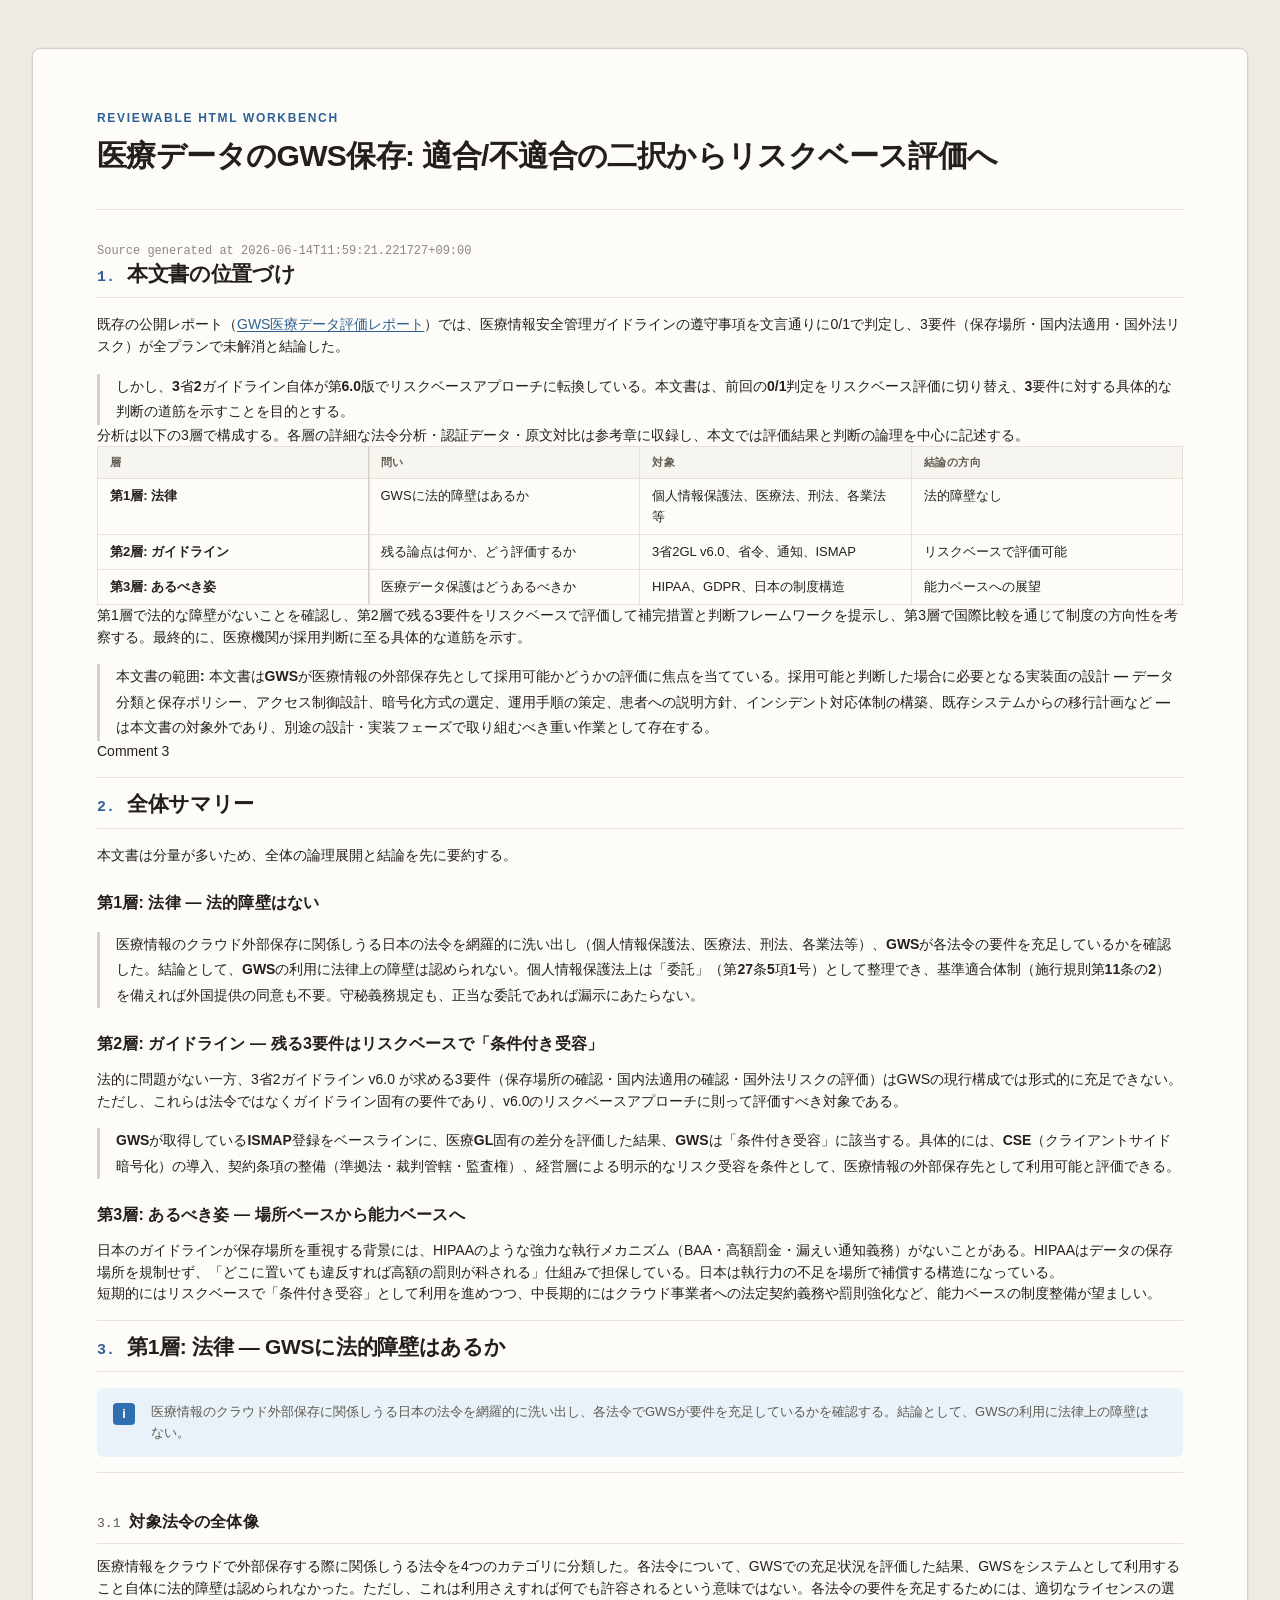
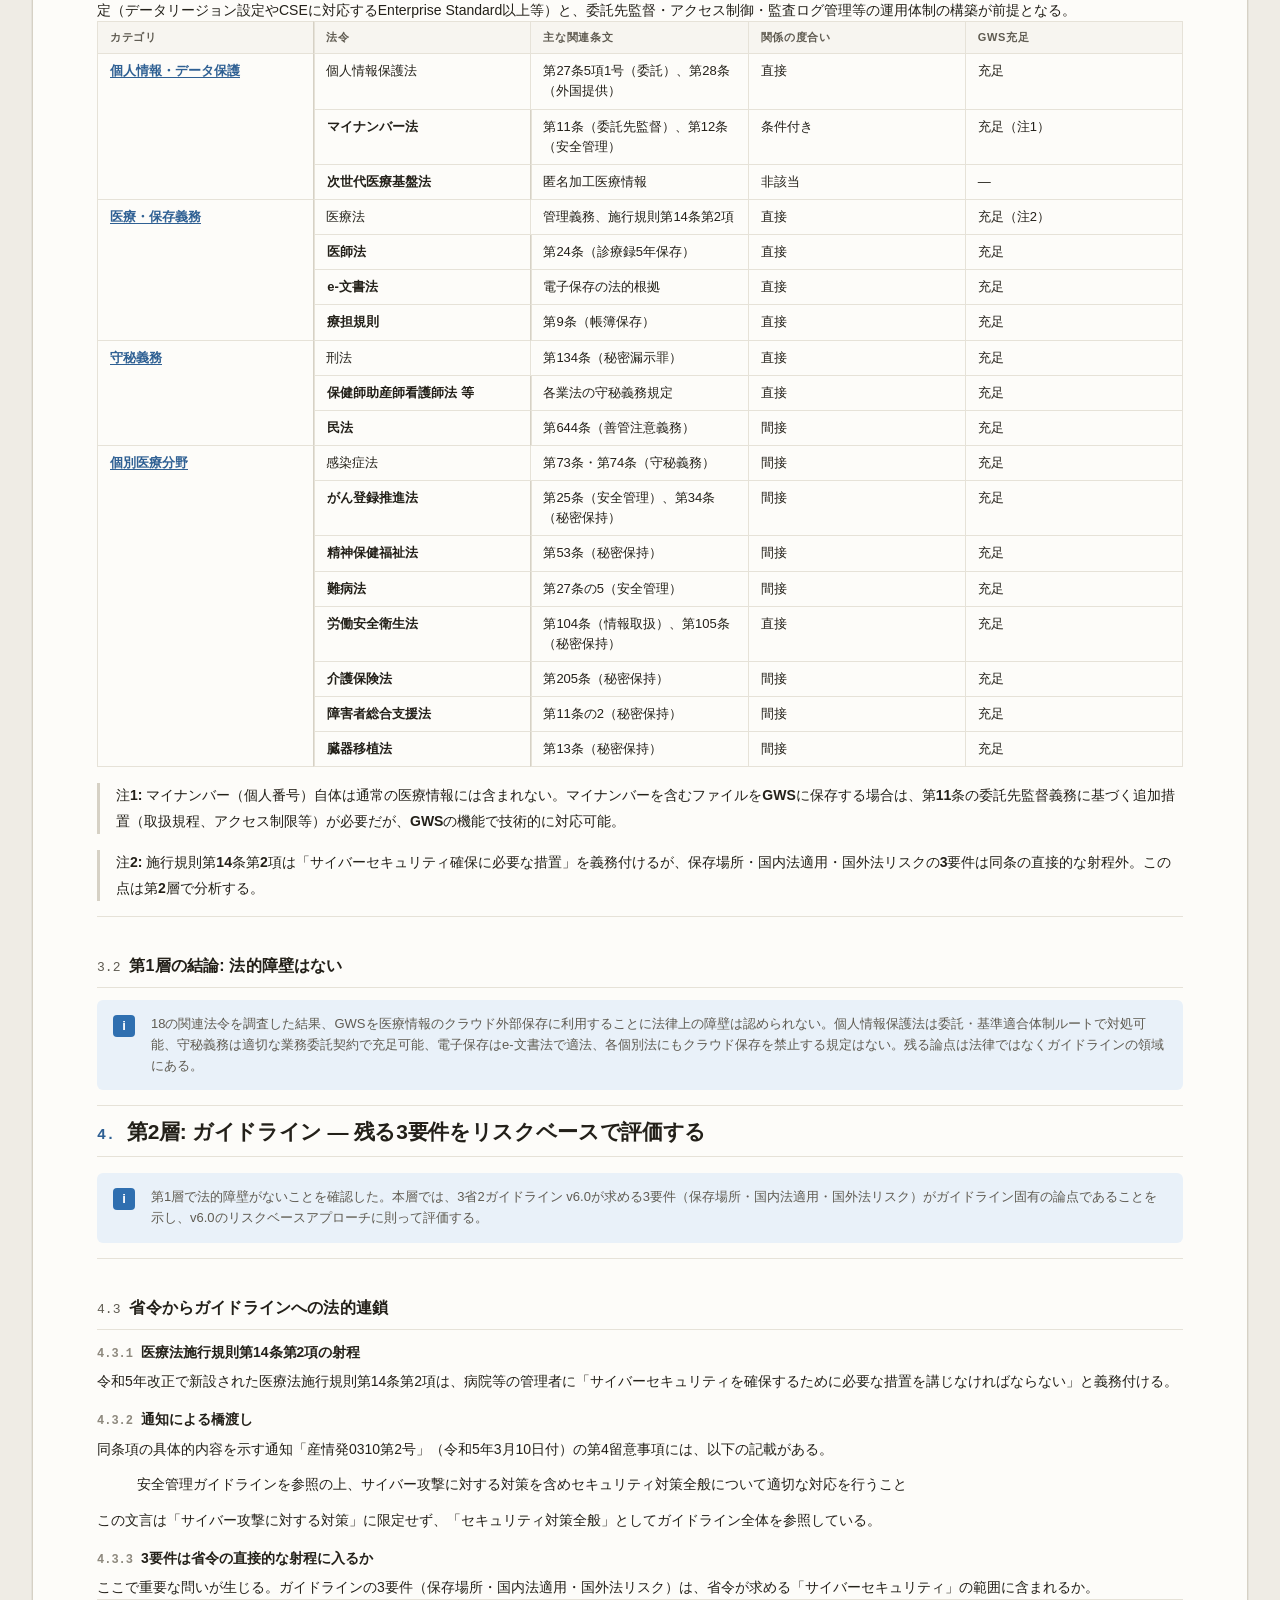
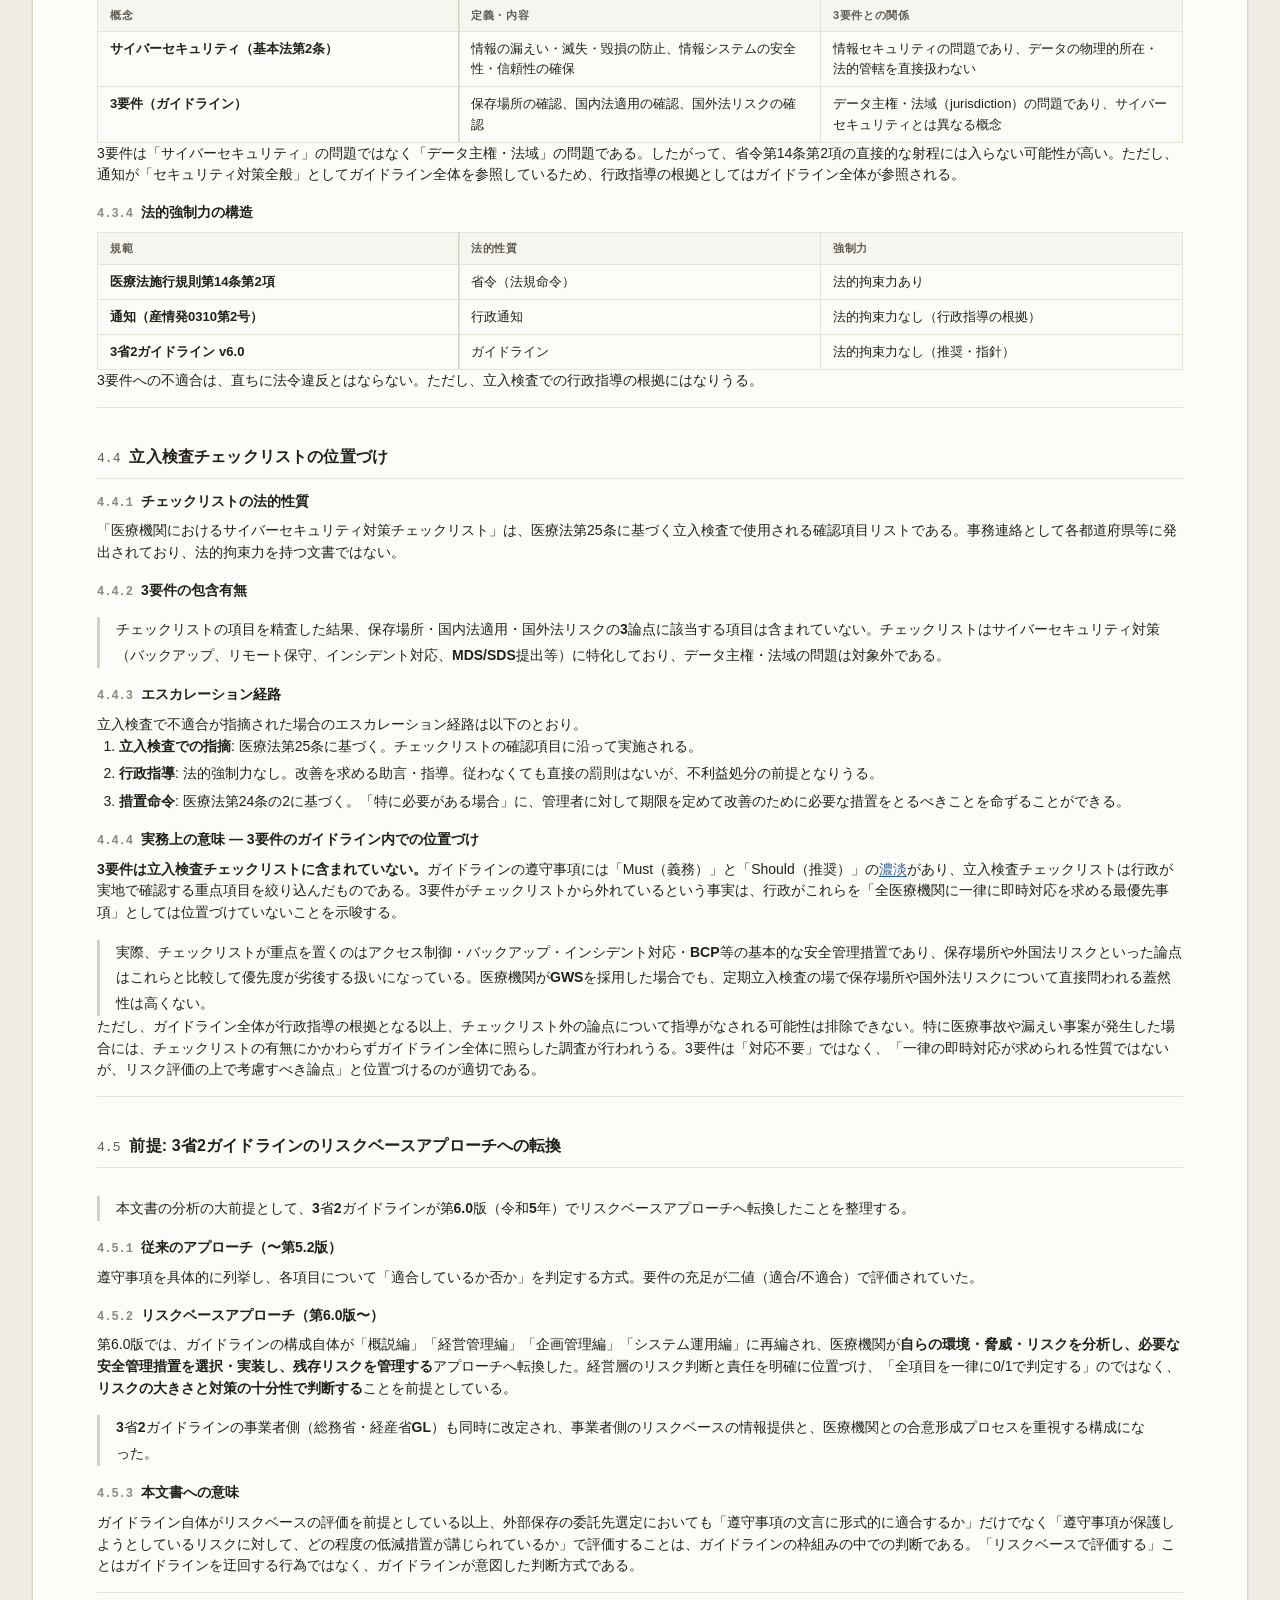
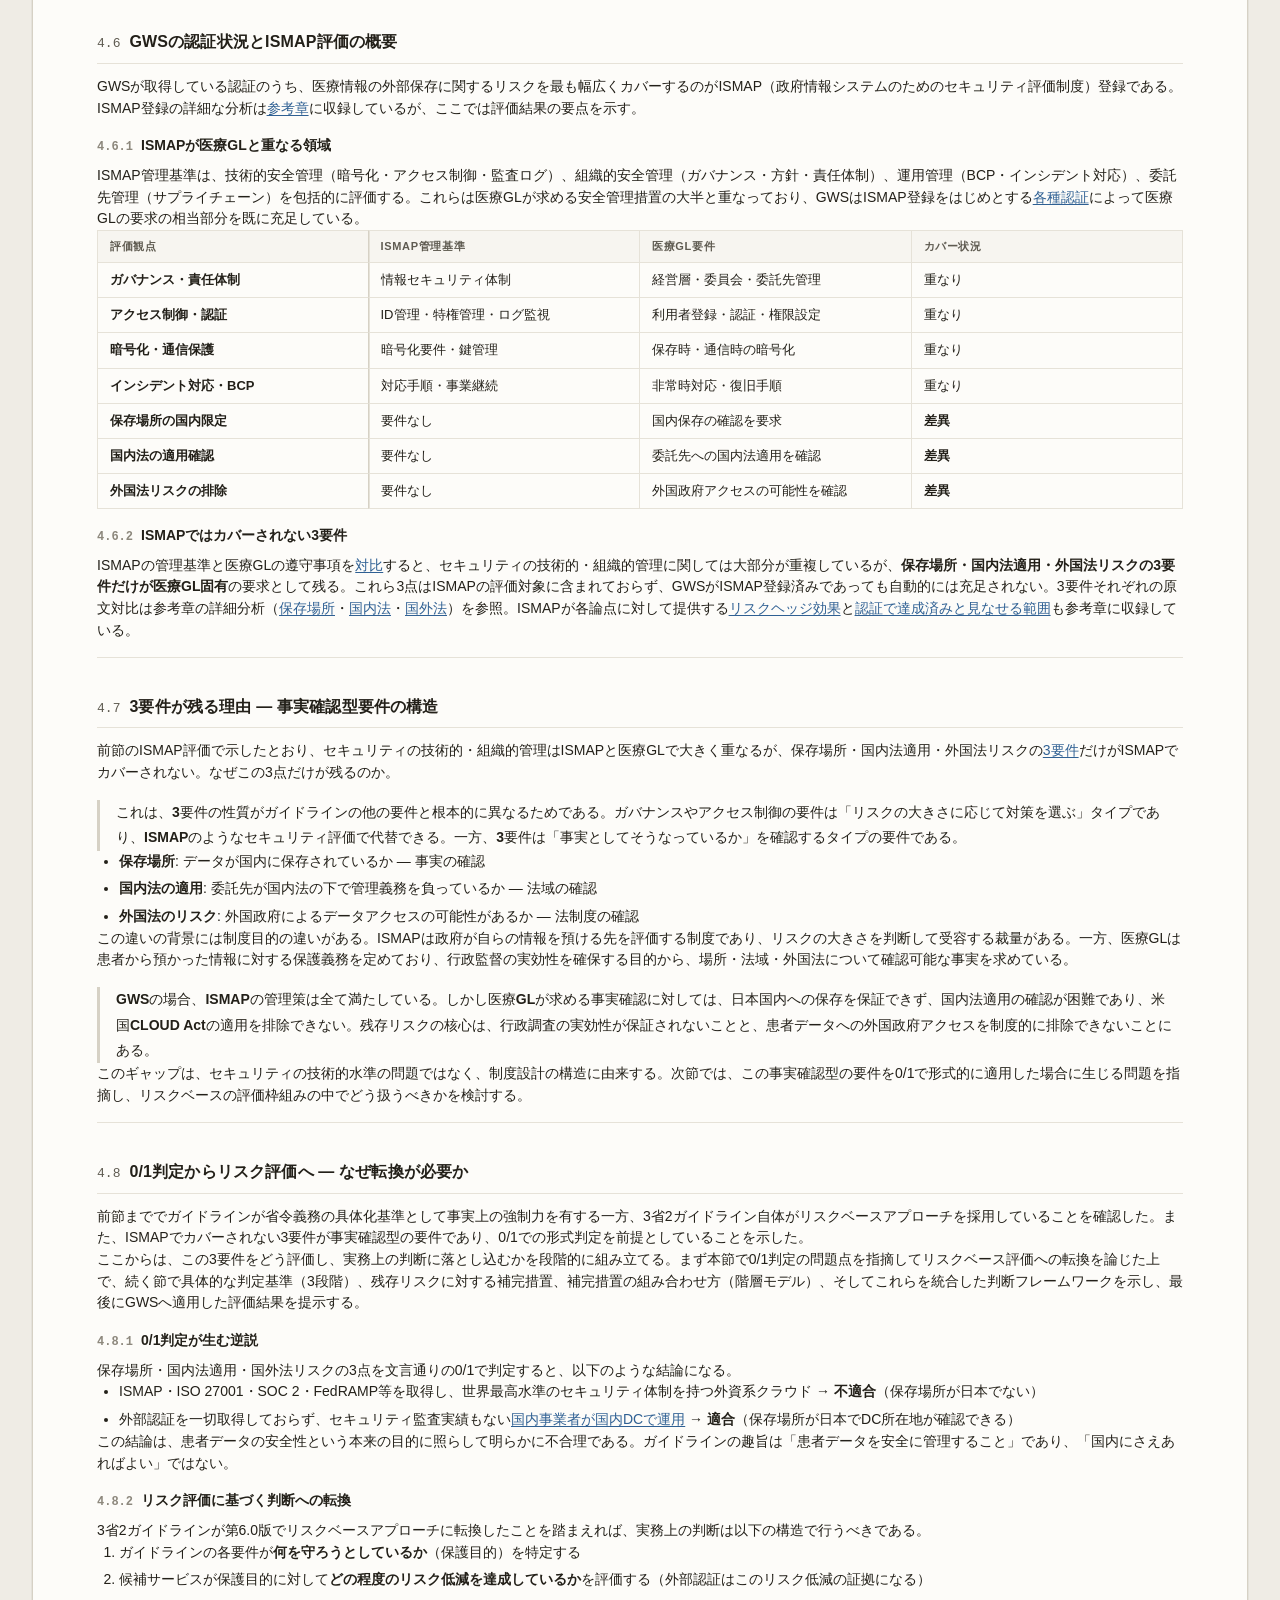
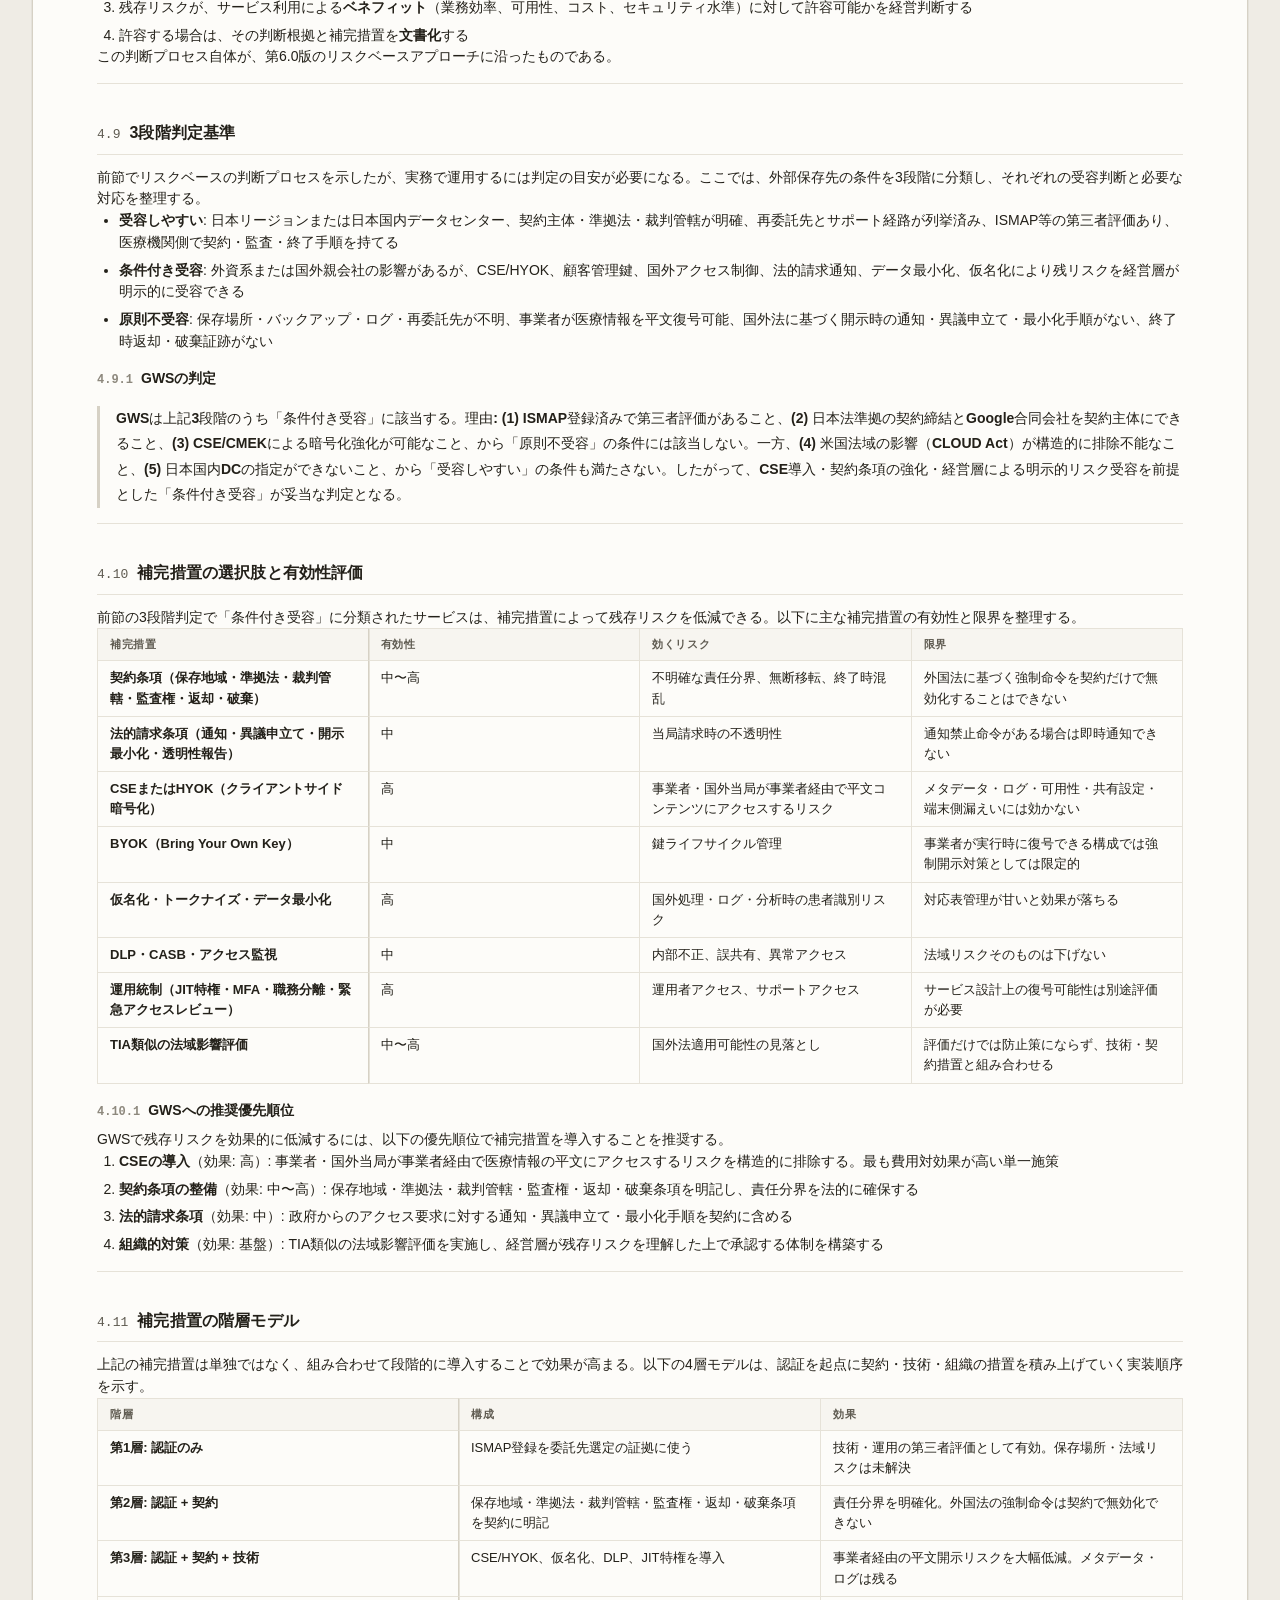
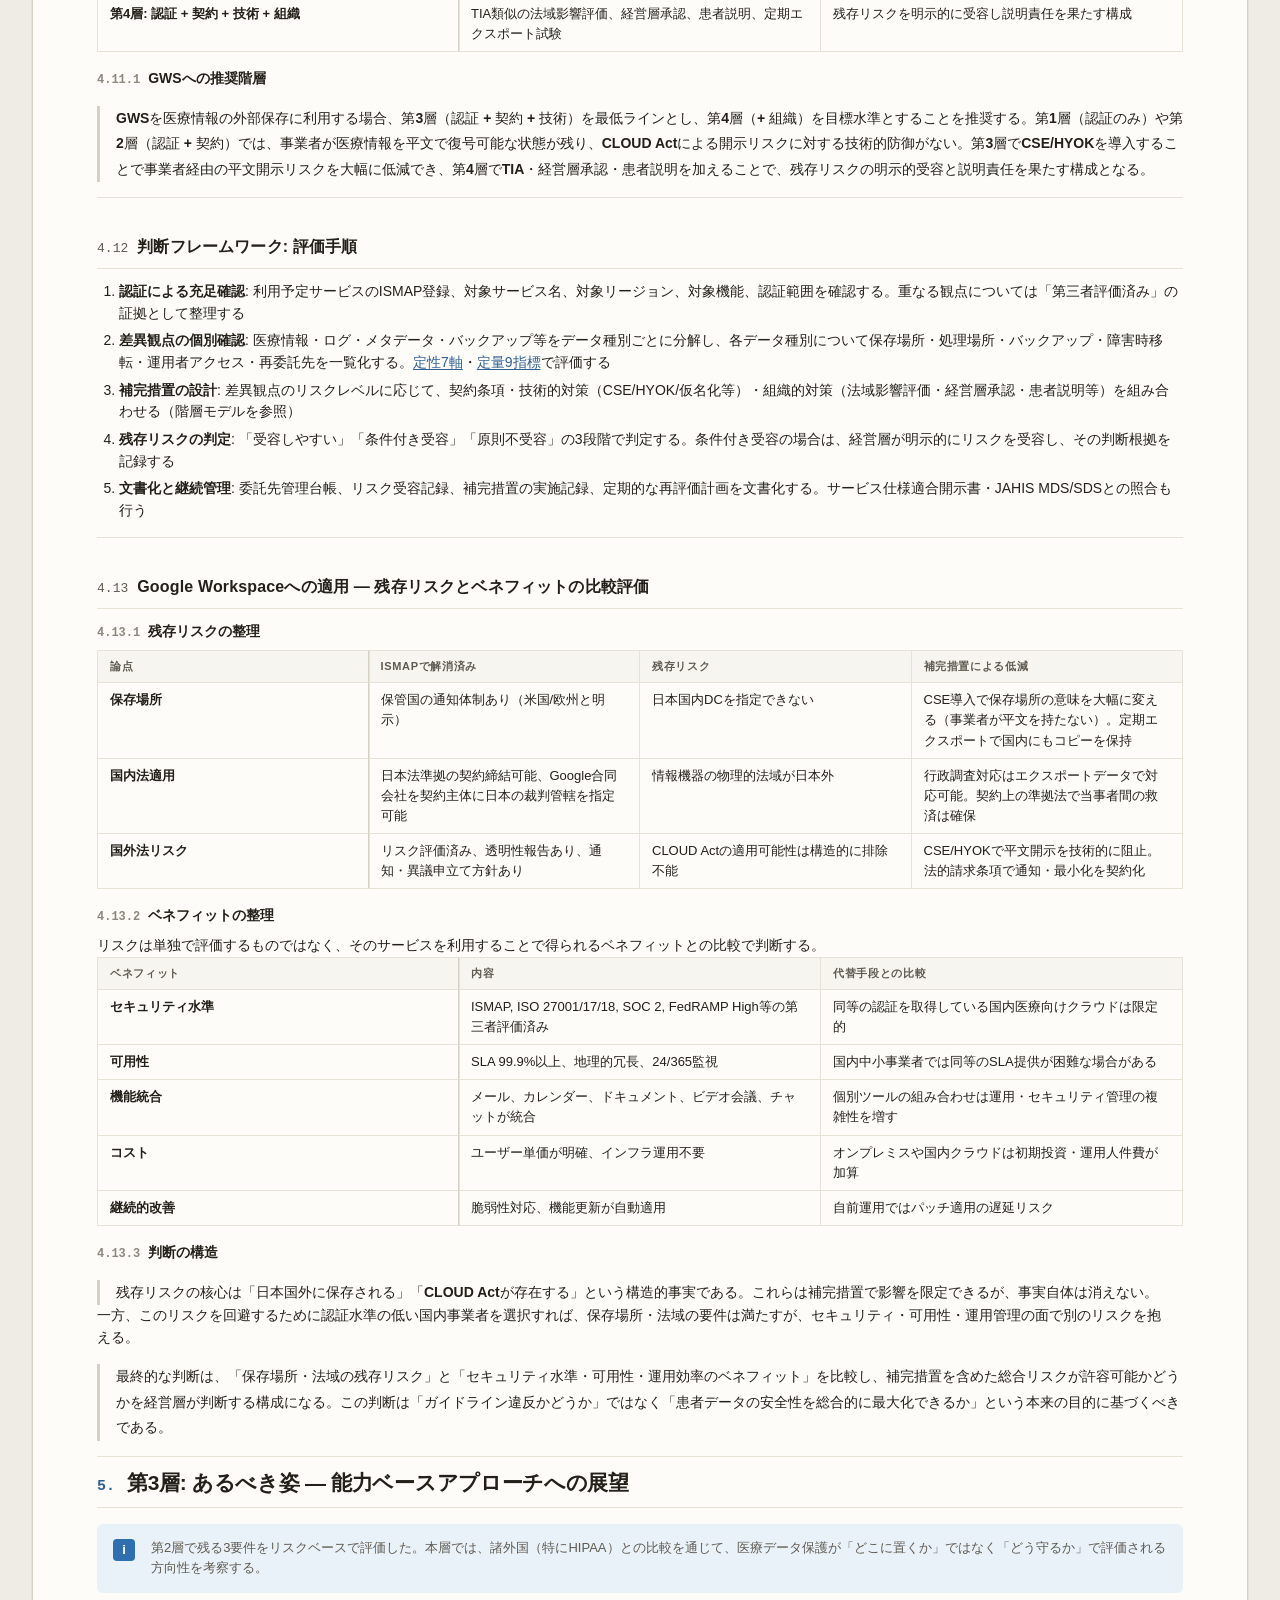
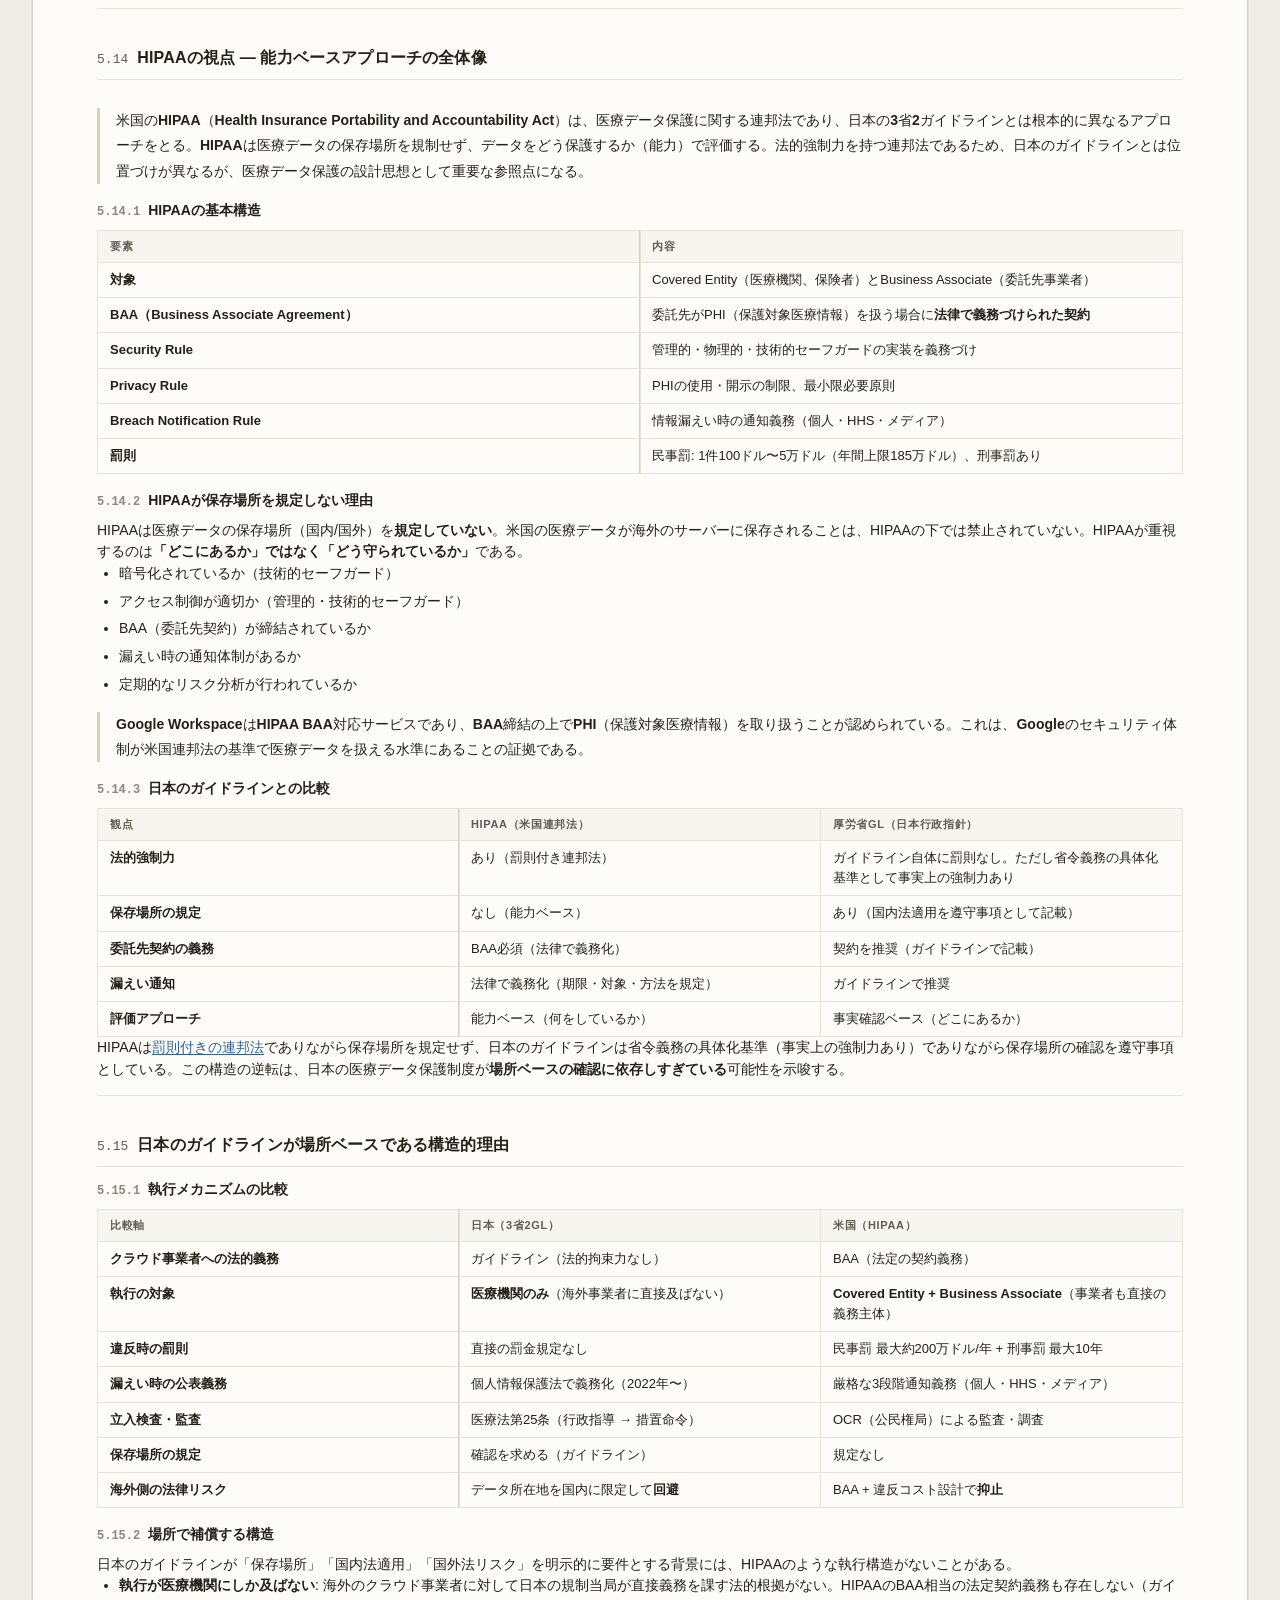
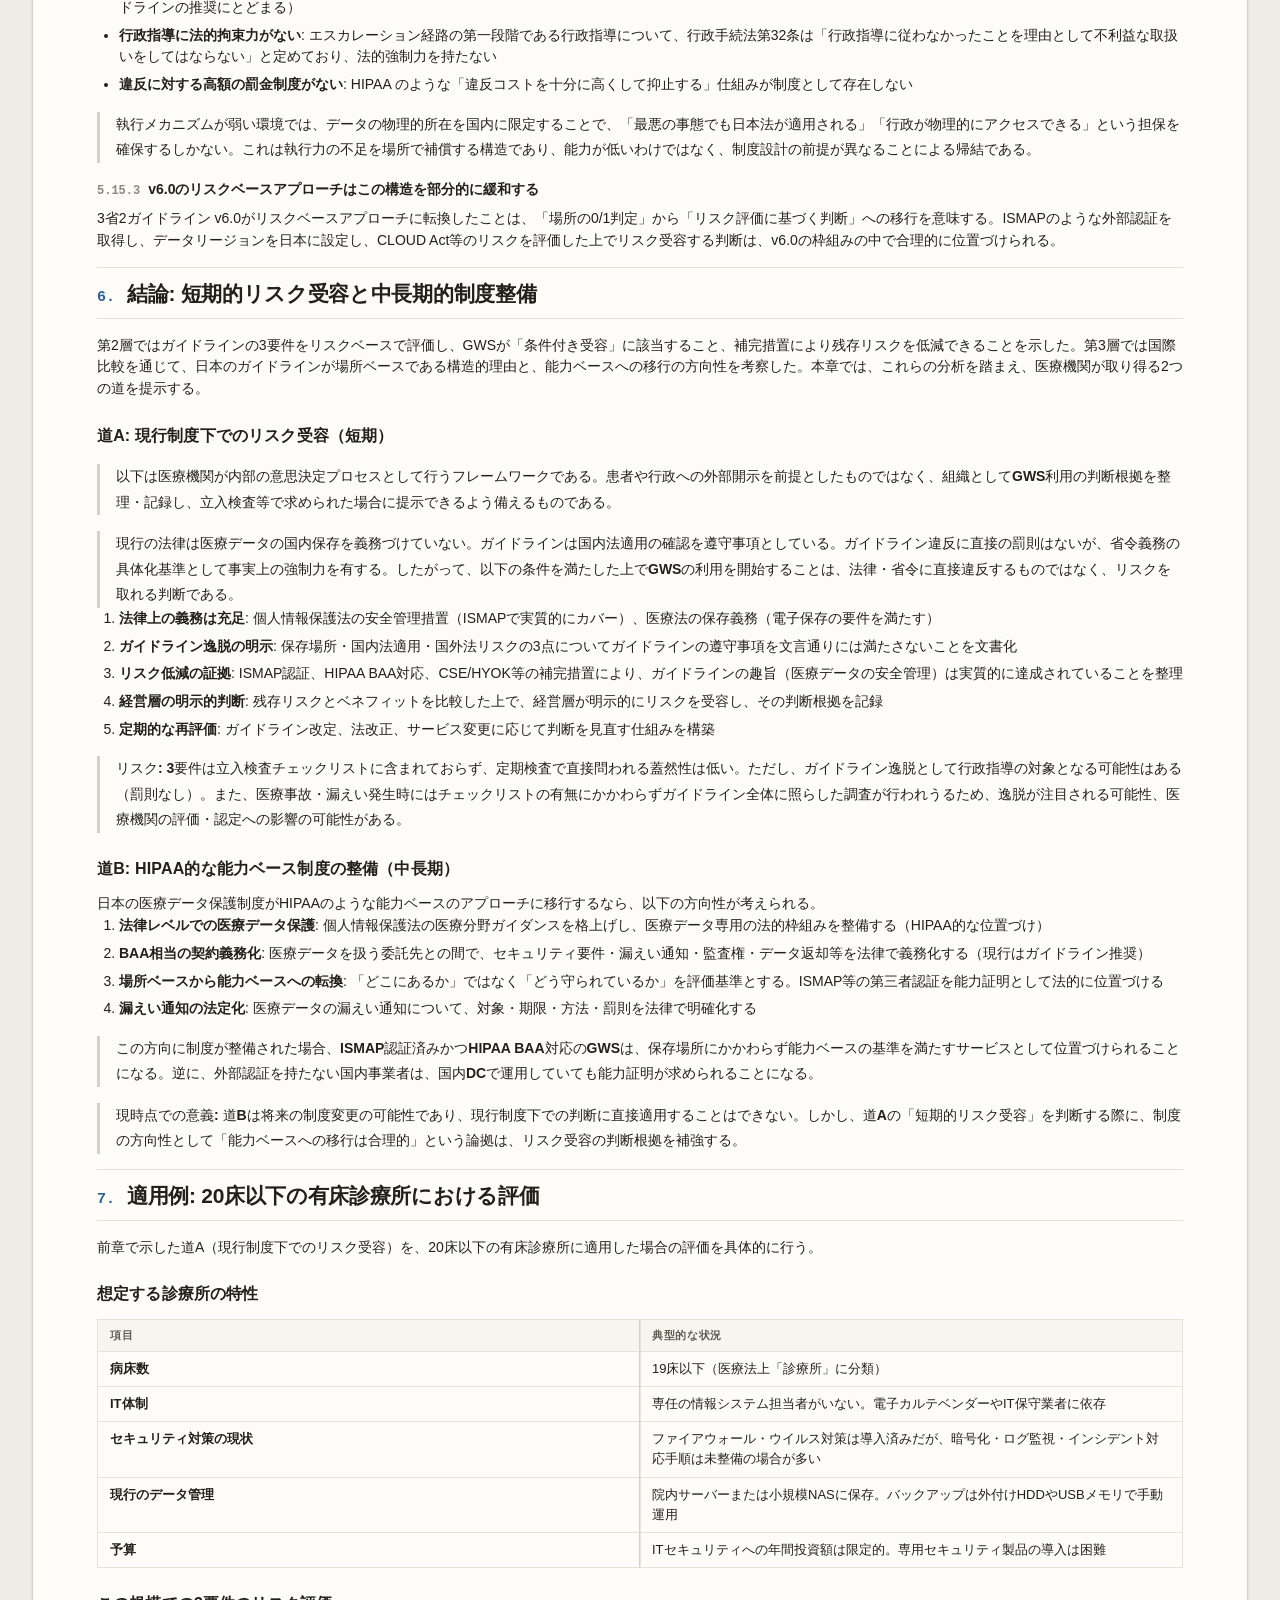
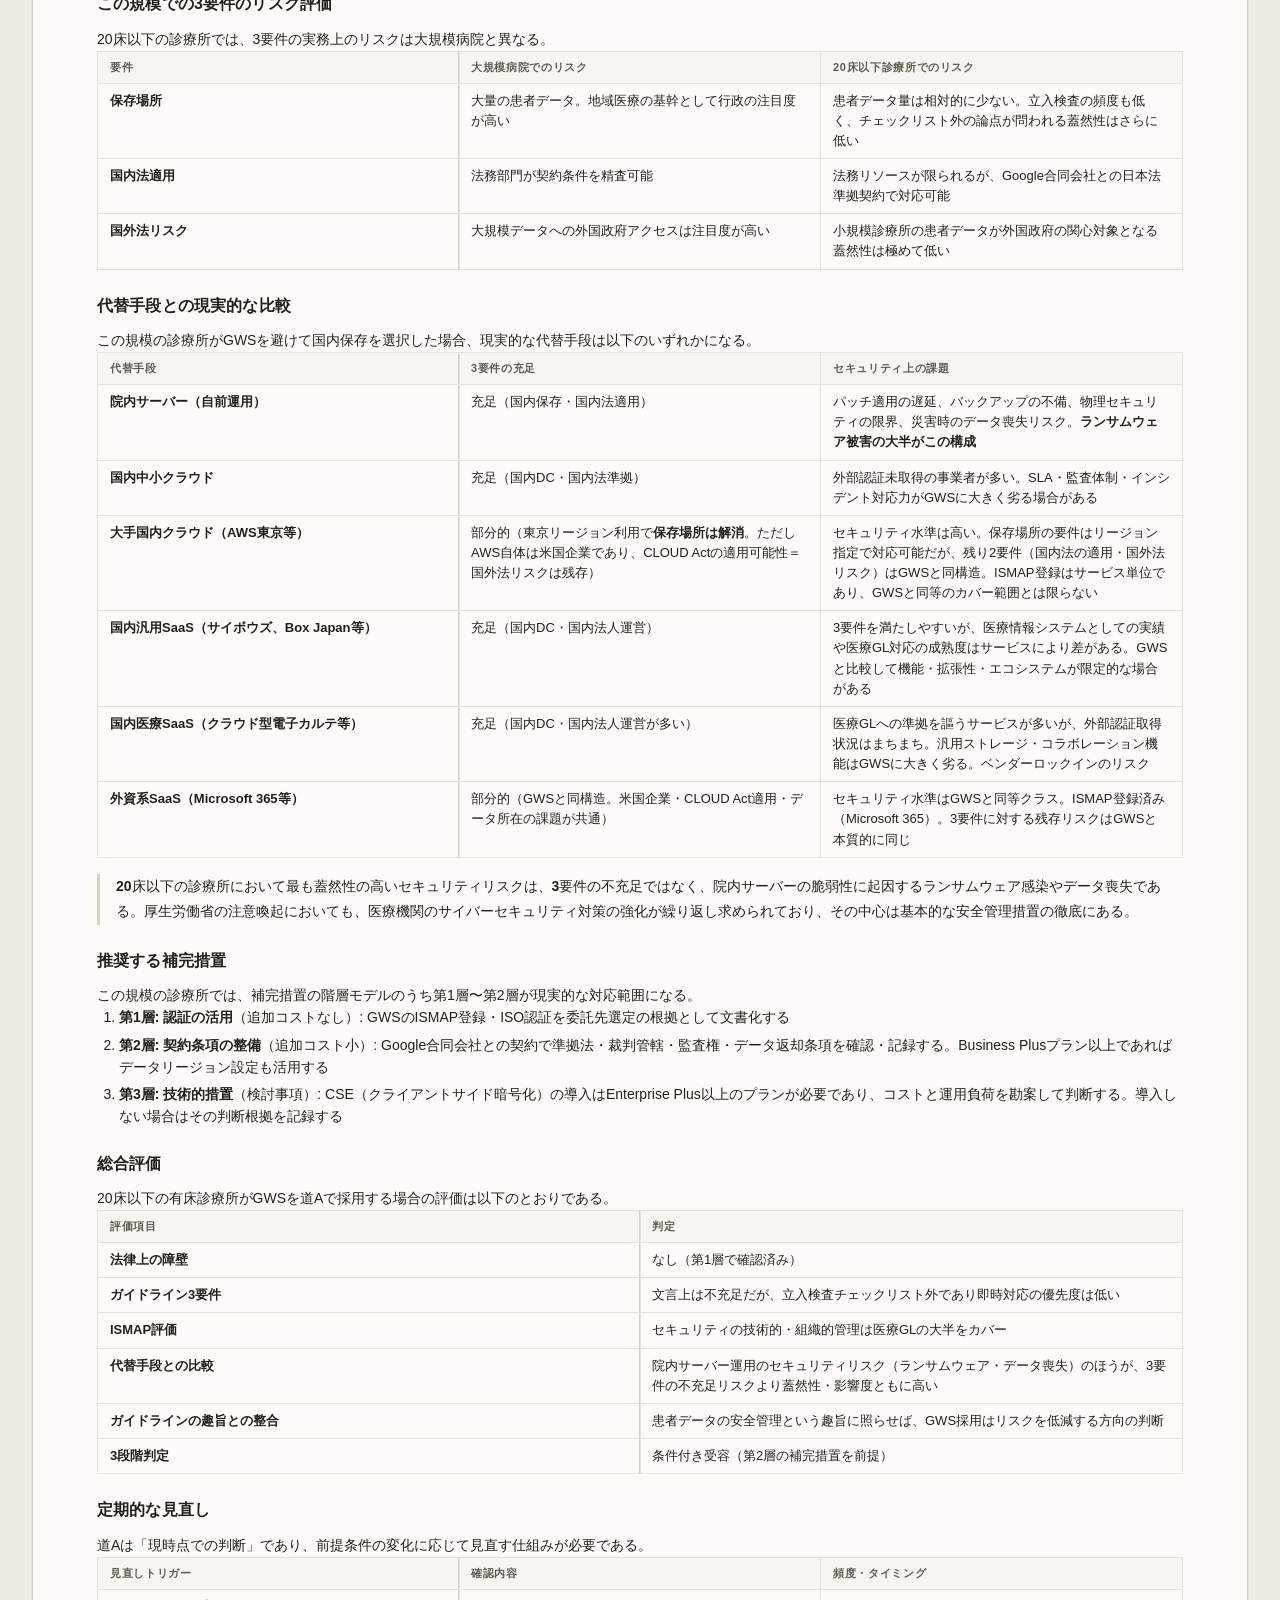
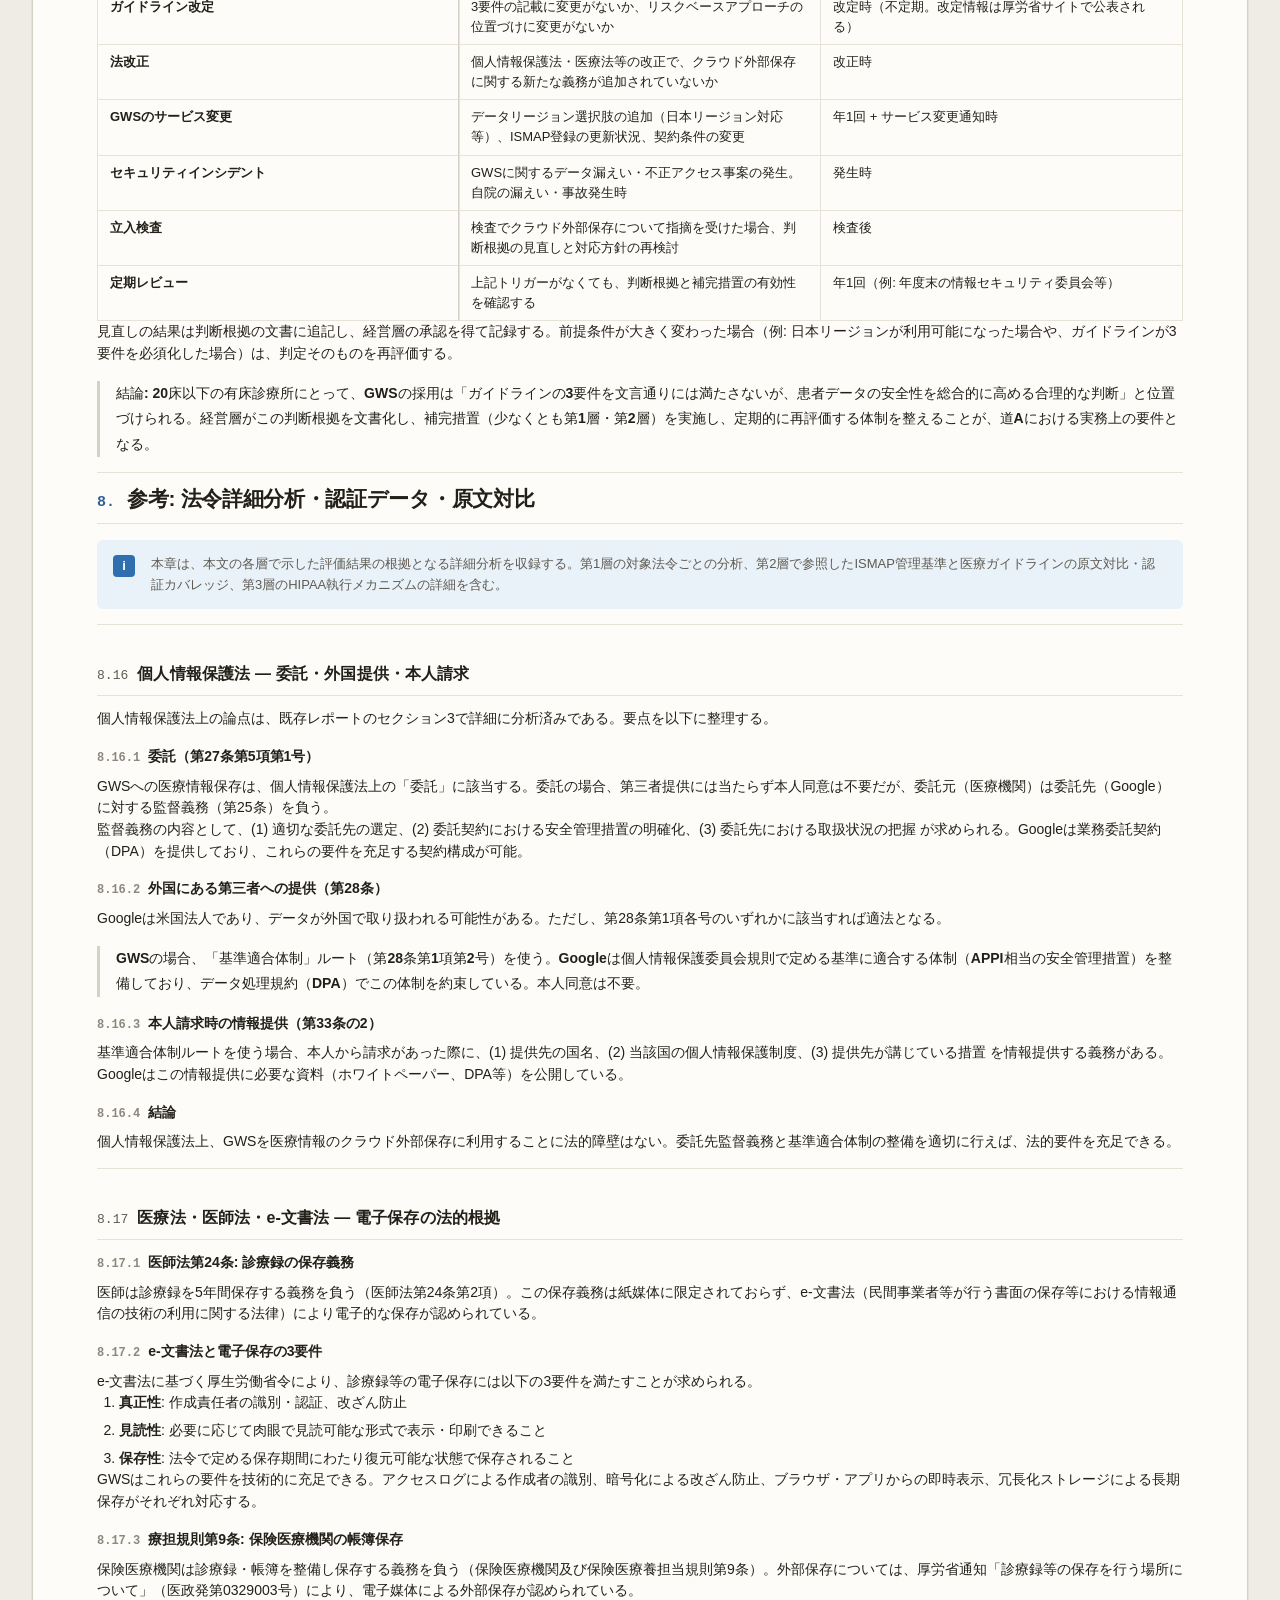
==== commit 0550b44e: "🔧 公開レポートの代替手段比較テーブルを拡充" ====
--- a/2026-06-14-gws-medical-data-risk-based-evaluation/index.html
+++ b/2026-06-14-gws-medical-data-risk-based-evaluation/index.html
@@ -4,6 +4,20 @@
 <meta charset="utf-8">
 <meta name="viewport" content="width=device-width, initial-scale=1.0">
 <title>医療データのGWS保存: 適合/不適合の二択からリスクベース評価へ</title>
+<!-- Google tag (gtag.js) -->
+<script async src="https://www.googletagmanager.com/gtag/js?id=G-YNNVTYJGS2"></script>
+<script>
+  window.dataLayer = window.dataLayer || [];
+  function gtag(){dataLayer.push(arguments);}
+  gtag('js', new Date());
+  gtag('config', 'G-YNNVTYJGS2');
+</script>
+<meta property="og:title" content="医療データのGWS保存: 適合/不適合の二択からリスクベース評価へ">
+<meta property="og:description" content="既存の公開レポート（GWS医療データ評価レポート）では、医療情報安全管理ガイドラインの遵守事項を文言通りに0/1で判定し、3要件（保存場所・国内法適用・国外法リスク）が全プランで未解消と結論した。">
+<meta property="og:type" content="article">
+<meta name="twitter:card" content="summary">
+<meta name="twitter:title" content="医療データのGWS保存: 適合/不適合の二択からリスクベース評価へ">
+<meta name="twitter:description" content="既存の公開レポート（GWS医療データ評価レポート）では、医療情報安全管理ガイドラインの遵守事項を文言通りに0/1で判定し、3要件（保存場所・国内法適用・国外法リスク）が全プランで未解消と結論した。">
 <style>
 :root { --font-sans: -apple-system, BlinkMacSystemFont, "Segoe UI", "Helvetica Neue",
     "Hiragino Kaku Gothic ProN", "Yu Gothic", "Yu Gothic UI", Meiryo, sans-serif; --font-serif: -apple-system, BlinkMacSystemFont, "Segoe UI", "Helvetica Neue",
@@ -58,6 +72,8 @@
 .doc-status .dot { width: 7px; height: 7px; border-radius: 50%; background: var(--reply); }
 .doc-status.in-review .dot { background: var(--open); }
 .eyebrow { font-size: var(--fs-caption); font-weight: 650; letter-spacing: 0.14em; text-transform: uppercase; color: var(--brand); margin-bottom: 10px; }
+.eyebrow a { color: inherit; text-decoration: none; }
+.eyebrow a:hover { text-decoration: underline; }
 h1.doc-title { font-family: var(--font-serif); font-weight: 700; font-size: var(--fs-h1); line-height: 1.18; letter-spacing: -0.02em; margin: 0 0 var(--sp-3); color: var(--ink); text-wrap: balance; }
 .doc-deck { font-size: var(--fs-lead); line-height: 1.55; color: var(--ink-2); margin: 0px; max-width: 60ch; text-wrap: pretty; }
 .byline { display: flex; align-items: center; gap: var(--sp-3); margin-top: var(--sp-4); font-size: var(--fs-small); color: var(--ink-2); flex-wrap: wrap; }
@@ -112,7 +128,7 @@
 .doc-head-main { flex: 1 1 0%; min-width: 260px; }
 .doc-meta, .document-meta { margin: var(--sp-3) 0 0; color: var(--ink-3); font-family: var(--font-mono); font-size: var(--fs-caption); }
 .document-summary { max-width: 60ch; margin: 0 0 var(--sp-4); color: var(--ink-2); font-size: var(--fs-lead); line-height: 1.55; text-wrap: pretty; }
-.review-block { position: relative; margin: 0 0 var(--block-gap); padding: var(--pad-card) 0 0; border-top: 1px solid var(--line-1); }
+.review-block { position: relative; margin: 0 0 var(--block-gap); padding: var(--pad-card) 0 0; border-top: 1px solid var(--line-1); scroll-margin-top: 24px; }
 .review-block:first-child { padding-top: 0px; border-top: 0px; }
 .review-block.has-review-comments { border-left: 3px solid var(--open); padding-left: var(--sp-4); }
 .review-block.has-review-replies { border-left-color: var(--reply); }
@@ -411,7 +427,7 @@
             <div class="paper">
               <header class="doc-headrow document-header" id="document-header">
                 <div class="doc-head-main">
-                  <p class="eyebrow">Reviewable HTML Workbench</p>
+                  <p class="eyebrow"><a href="https://github.com/u-ichi/reviewable-html-workbench" style="color:inherit;text-decoration:none;" target="_blank" rel="noopener">Reviewable HTML Workbench</a></p>
                   <h1 class="doc-title">医療データのGWS保存: 適合/不適合の二択からリスクベース評価へ</h1>
                   
                 </div>
@@ -653,7 +669,10 @@
 <tbody>
 <tr><td>院内サーバー（自前運用）</td><td>充足（国内保存・国内法適用）</td><td>パッチ適用の遅延、バックアップの不備、物理セキュリティの限界、災害時のデータ喪失リスク。<strong>ランサムウェア被害の大半がこの構成</strong></td></tr>
 <tr><td>国内中小クラウド</td><td>充足（国内DC・国内法準拠）</td><td>外部認証未取得の事業者が多い。SLA・監査体制・インシデント対応力がGWSに大きく劣る場合がある</td></tr>
-<tr><td>大手国内クラウド（AWS東京等）</td><td>部分的（AWS自体は米国企業であり、CLOUD Actの適用可能性は同じ）</td><td>セキュリティ水準は高いが、3要件の問題はGWSと同構造。かつISMAP登録はサービス単位であり、GWSと同等のカバー範囲とは限らない</td></tr>
+<tr><td>大手国内クラウド（AWS東京等）</td><td>部分的（東京リージョン利用で<strong>保存場所は解消</strong>。ただしAWS自体は米国企業であり、CLOUD Actの適用可能性＝国外法リスクは残存）</td><td>セキュリティ水準は高い。保存場所の要件はリージョン指定で対応可能だが、残り2要件（国内法の適用・国外法リスク）はGWSと同構造。ISMAP登録はサービス単位であり、GWSと同等のカバー範囲とは限らない</td></tr>
+<tr><td>国内汎用SaaS（サイボウズ、Box Japan等）</td><td>充足（国内DC・国内法人運営）</td><td>3要件を満たしやすいが、医療情報システムとしての実績や医療GL対応の成熟度はサービスにより差がある。GWSと比較して機能・拡張性・エコシステムが限定的な場合がある</td></tr>
+<tr><td>国内医療SaaS（クラウド型電子カルテ等）</td><td>充足（国内DC・国内法人運営が多い）</td><td>医療GLへの準拠を謳うサービスが多いが、外部認証取得状況はまちまち。汎用ストレージ・コラボレーション機能はGWSに大きく劣る。ベンダーロックインのリスク</td></tr>
+<tr><td>外資系SaaS（Microsoft 365等）</td><td>部分的（GWSと同構造。米国企業・CLOUD Act適用・データ所在の課題が共通）</td><td>セキュリティ水準はGWSと同等クラス。ISMAP登録済み（Microsoft 365）。3要件に対する残存リスクはGWSと本質的に同じ</td></tr>
 </tbody>
 </table>
 
